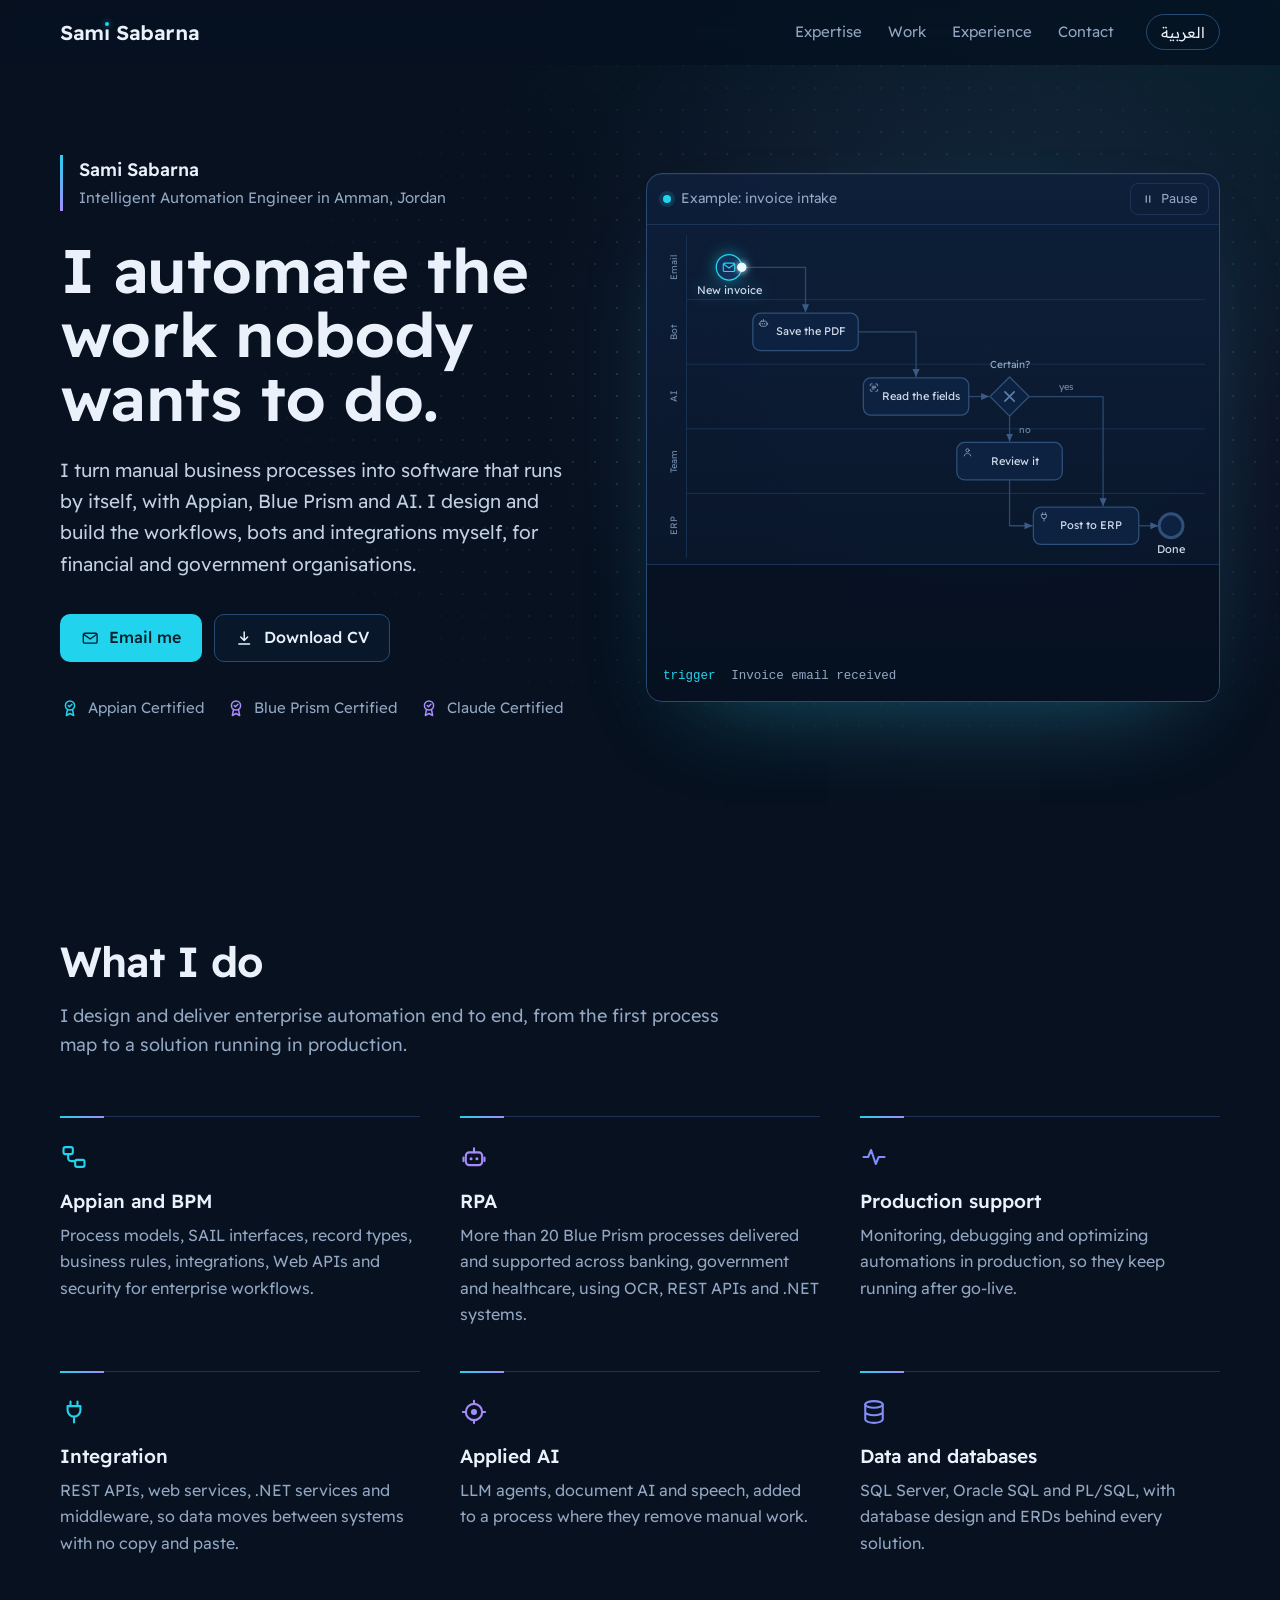
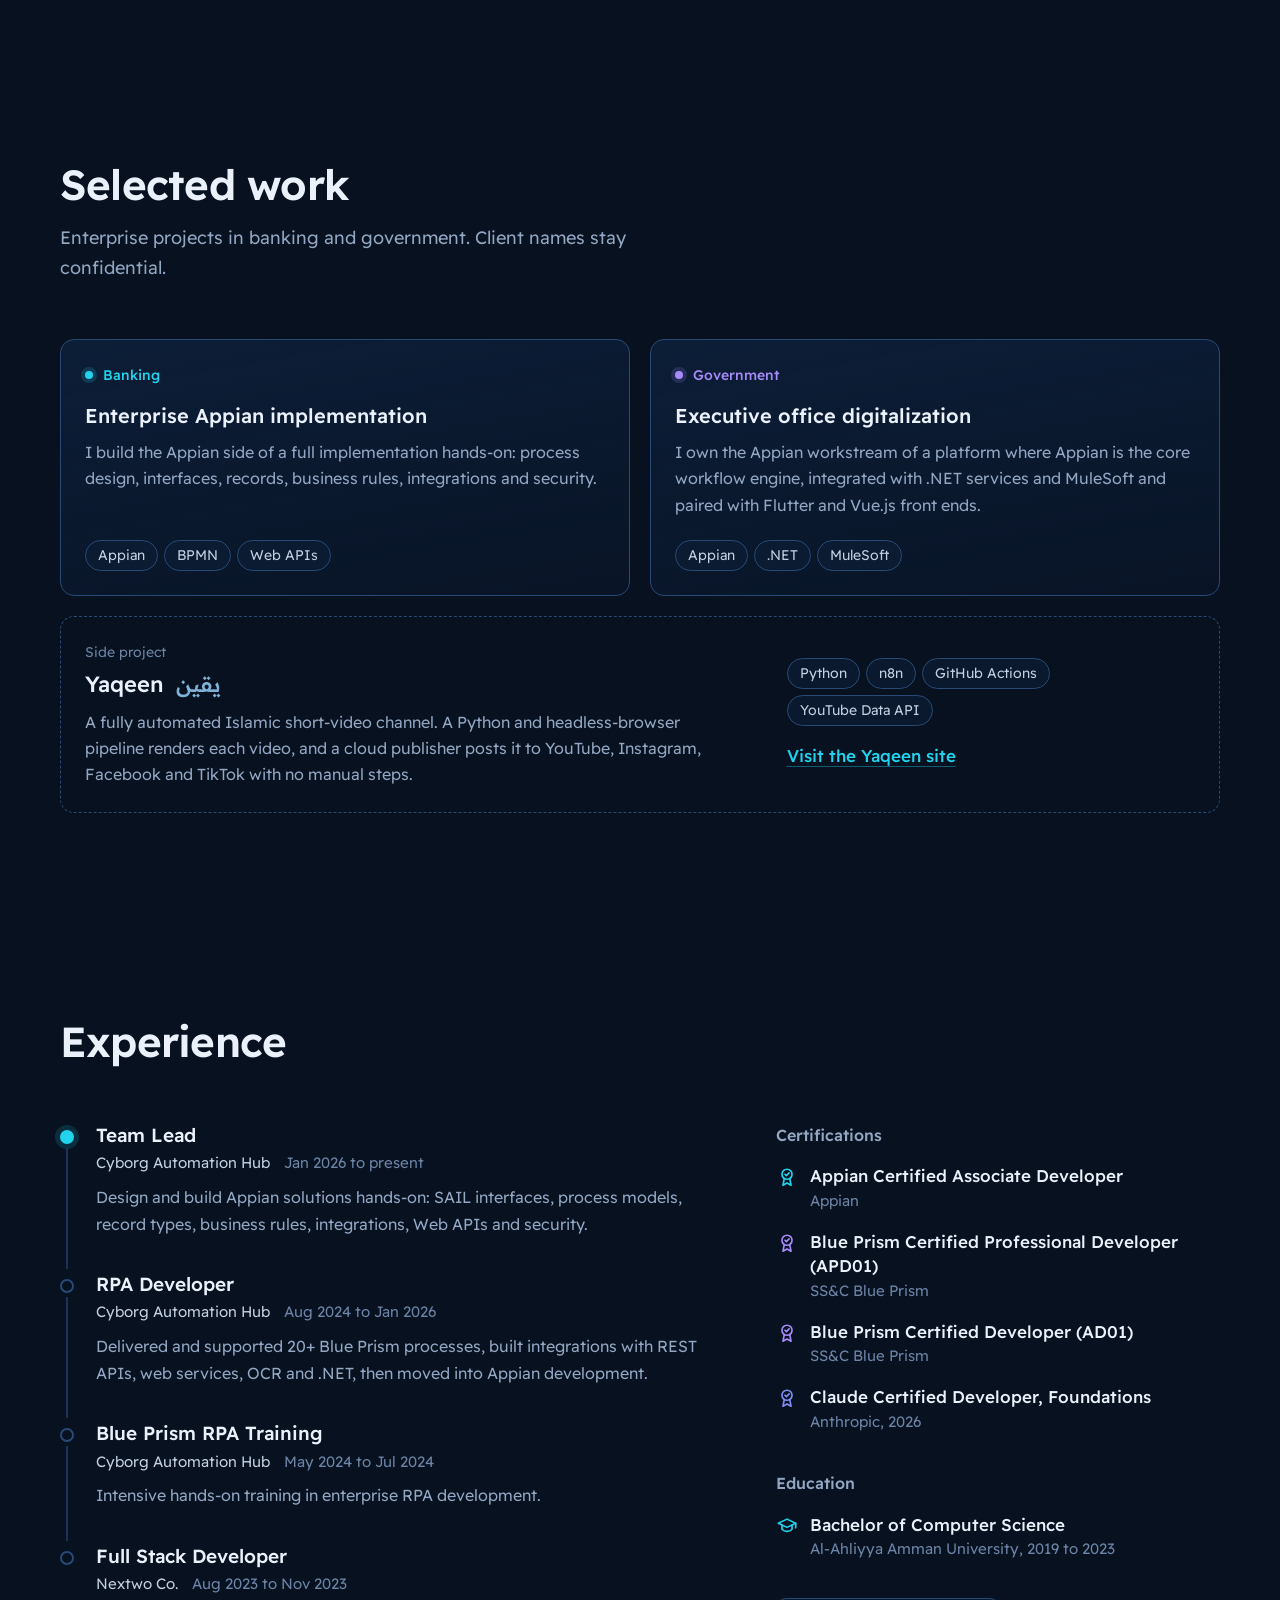
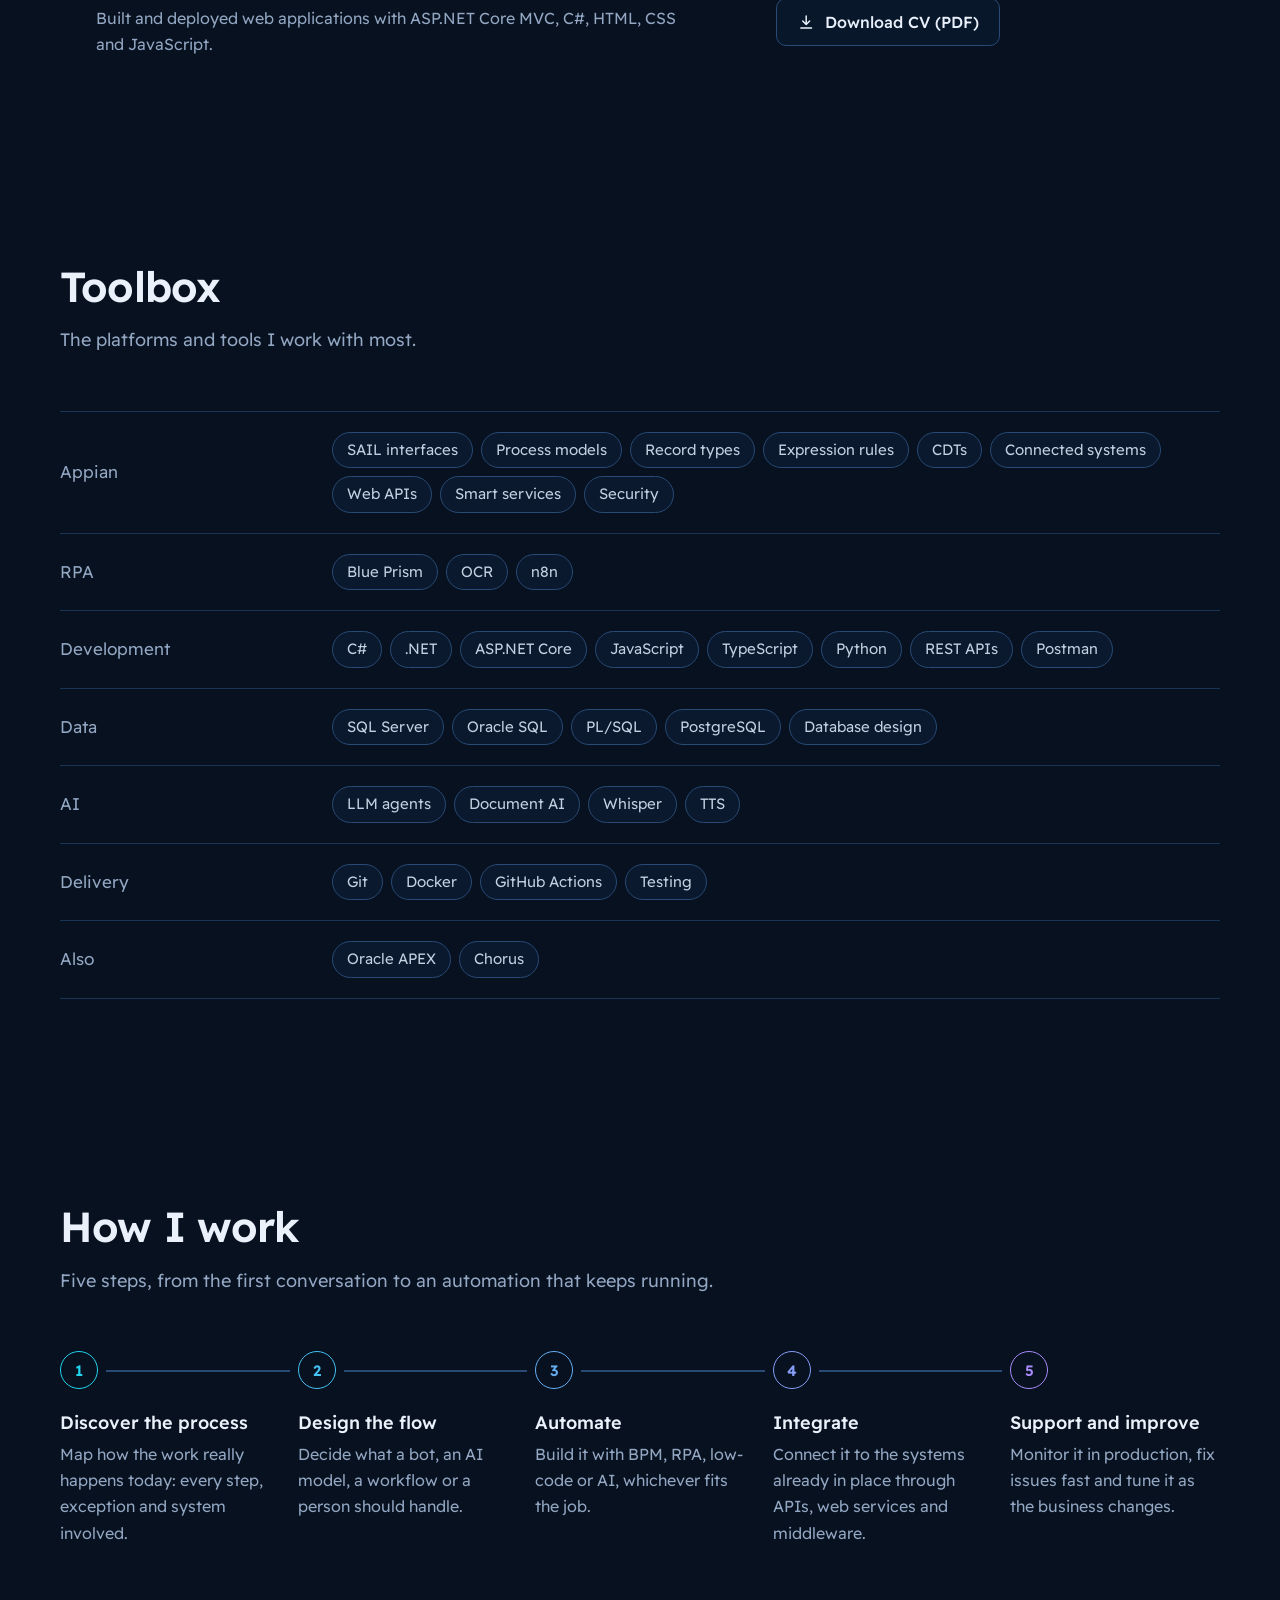
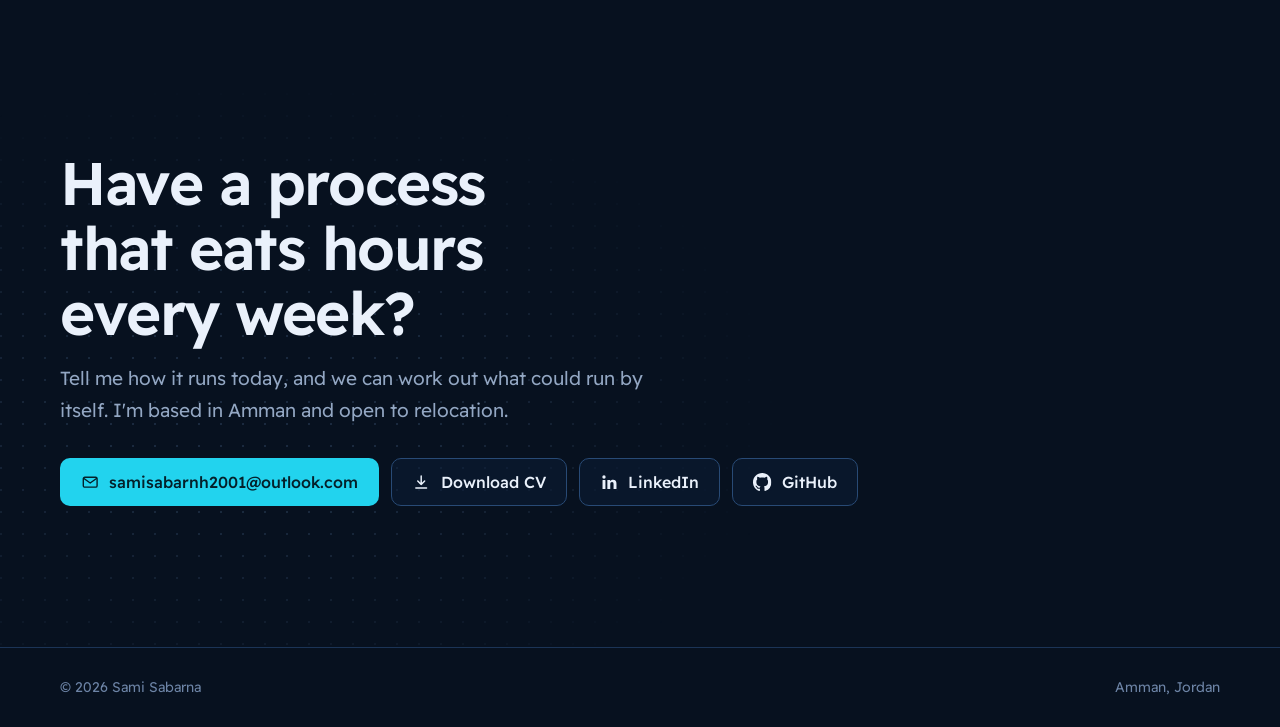
==== index.html @ a15de97c "Personal site: bilingual profile, work, experience and CV Co-Authored-By: Claude Opus 5.5 <noreply@a" ====
<!doctype html>
<html lang="en" dir="ltr" data-lang="en">
<head>
  <meta charset="utf-8">
  <meta name="viewport" content="width=device-width, initial-scale=1">
  <script>
    (function () {
      var l = 'en', q = null;
      try { q = new URLSearchParams(location.search).get('lang'); } catch (e) {}
      if (q === 'ar' || q === 'en') { l = q; }
      else { try { if (localStorage.getItem('lang') === 'ar') { l = 'ar'; } } catch (e) {} }
      var h = document.documentElement;
      h.lang = l; h.dir = l === 'ar' ? 'rtl' : 'ltr'; h.setAttribute('data-lang', l);
    })();
  </script>
  <title>Sami Sabarna | Intelligent Automation Engineer</title>
  <meta name="description" content="Sami Sabarna is an Intelligent Automation Engineer in Amman, Jordan, building Appian, Blue Prism and AI solutions for financial and government organisations.">
  <meta name="author" content="Sami Sabarna">
  <meta name="theme-color" content="#07111f">
  <meta name="color-scheme" content="dark">
  <link rel="canonical" href="https://samisabarna.github.io/">
  <link rel="alternate" hreflang="en" href="https://samisabarna.github.io/">
  <link rel="alternate" hreflang="ar" href="https://samisabarna.github.io/?lang=ar">
  <link rel="alternate" hreflang="x-default" href="https://samisabarna.github.io/">

  <meta property="og:type" content="profile">
  <meta property="og:site_name" content="Sami Sabarna">
  <meta property="og:title" content="Sami Sabarna | Intelligent Automation Engineer">
  <meta property="og:description" content="Appian, Blue Prism and AI. From a manual process to software that runs by itself.">
  <meta property="og:url" content="https://samisabarna.github.io/">
  <meta property="og:image" content="https://samisabarna.github.io/assets/og.png">
  <meta property="og:image:width" content="1200">
  <meta property="og:image:height" content="630">
  <meta property="og:image:alt" content="Sami Sabarna, Intelligent Automation Engineer, with an automation flow diagram">
  <meta property="og:locale" content="en_US">
  <meta property="og:locale:alternate" content="ar_JO">
  <meta name="twitter:card" content="summary_large_image">

  <link rel="icon" href="assets/favicon-32.png" type="image/png" sizes="32x32">
  <link rel="icon" href="assets/favicon-192.png" type="image/png" sizes="192x192">
  <link rel="apple-touch-icon" href="assets/apple-touch-icon.png">

  <link rel="preconnect" href="https://fonts.googleapis.com">
  <link rel="preconnect" href="https://fonts.gstatic.com" crossorigin>
  <link rel="stylesheet" href="https://fonts.googleapis.com/css2?family=Readex+Pro:HEXP,wght@0..100,160..700&display=swap">
  <link rel="stylesheet" href="assets/site.css">
  <script src="assets/site.js" defer></script>
  <noscript><style>.lang-toggle, .canvas-toggle { display: none; }</style></noscript>

  <script type="application/ld+json">
  {
    "@context": "https://schema.org",
    "@type": "Person",
    "name": "Sami Sabarna",
    "alternateName": "سامي صبارنة",
    "jobTitle": "Intelligent Automation Engineer",
    "worksFor": { "@type": "Organization", "name": "Cyborg Automation Hub" },
    "alumniOf": { "@type": "CollegeOrUniversity", "name": "Al-Ahliyya Amman University" },
    "url": "https://samisabarna.github.io/",
    "address": { "@type": "PostalAddress", "addressLocality": "Amman", "addressCountry": "JO" },
    "sameAs": ["https://www.linkedin.com/in/sami-sabarna/", "https://github.com/SamiSabarna"],
    "knowsAbout": ["Appian", "Blue Prism", "Business process management", "Robotic process automation", "Low-code development", "System integration", "AI agents"]
  }
  </script>
</head>
<body>
  <!-- Icon sprite -->
  <svg class="sprite" aria-hidden="true" focusable="false">
    <defs>
      <linearGradient id="g-accent" x1="0" y1="0" x2="1" y2="0">
        <stop offset="0" stop-color="#22d3ee"/>
        <stop offset="1" stop-color="#a78bfa"/>
      </linearGradient>
      <symbol id="i-mail" viewBox="0 0 24 24"><g fill="none" stroke="currentColor" stroke-width="1.8" stroke-linecap="round" stroke-linejoin="round"><rect x="3" y="5.5" width="18" height="13" rx="2"/><path d="m3.8 7.2 8.2 5.8 8.2-5.8"/></g></symbol>
      <symbol id="i-download" viewBox="0 0 24 24"><g fill="none" stroke="currentColor" stroke-width="1.9" stroke-linecap="round" stroke-linejoin="round"><path d="M12 4v11M7.5 10.5 12 15l4.5-4.5M5 19.5h14"/></g></symbol>
      <symbol id="i-robot" viewBox="0 0 24 24"><g fill="none" stroke="currentColor" stroke-width="1.8" stroke-linecap="round" stroke-linejoin="round"><rect x="5" y="8" width="14" height="11" rx="3"/><path d="M12 4.5V8M3 12.5v3M21 12.5v3"/></g><circle cx="9.5" cy="13.5" r="1.3" fill="currentColor"/><circle cx="14.5" cy="13.5" r="1.3" fill="currentColor"/></symbol>
      <symbol id="i-workflow" viewBox="0 0 24 24"><g fill="none" stroke="currentColor" stroke-width="1.8" stroke-linecap="round" stroke-linejoin="round"><rect x="3" y="3.5" width="8" height="6" rx="1.6"/><rect x="13" y="14.5" width="8" height="6" rx="1.6"/><path d="M7 9.5v3.5a2.5 2.5 0 0 0 2.5 2.5H13"/></g></symbol>
      <symbol id="i-db" viewBox="0 0 24 24"><g fill="none" stroke="currentColor" stroke-width="1.8" stroke-linecap="round"><ellipse cx="12" cy="5.5" rx="7.5" ry="2.8"/><path d="M4.5 5.5v13c0 1.5 3.4 2.8 7.5 2.8s7.5-1.3 7.5-2.8v-13M4.5 12c0 1.5 3.4 2.8 7.5 2.8s7.5-1.3 7.5-2.8"/></g></symbol>
      <symbol id="i-scan" viewBox="0 0 24 24"><g fill="none" stroke="currentColor" stroke-width="1.8" stroke-linecap="round" stroke-linejoin="round"><path d="M4 8V5.5A1.5 1.5 0 0 1 5.5 4H8M16 4h2.5A1.5 1.5 0 0 1 20 5.5V8M20 16v2.5a1.5 1.5 0 0 1-1.5 1.5H16M8 20H5.5A1.5 1.5 0 0 1 4 18.5V16"/><path d="M8 9h8M8 12h8M8 15h5"/></g></symbol>
      <symbol id="i-ai" viewBox="0 0 24 24"><g fill="none" stroke="currentColor" stroke-width="1.8" stroke-linecap="round"><circle cx="12" cy="12" r="7"/><circle cx="12" cy="12" r="2.6" fill="currentColor" stroke="none"/><path d="M12 2.5v2.5M12 19v2.5M2.5 12H5M19 12h2.5"/></g></symbol>
      <symbol id="i-user" viewBox="0 0 24 24"><g fill="none" stroke="currentColor" stroke-width="1.8" stroke-linecap="round"><circle cx="12" cy="8" r="3.6"/><path d="M5 20c.8-3.7 3.6-5.6 7-5.6s6.2 1.9 7 5.6"/></g></symbol>
      <symbol id="i-plug" viewBox="0 0 24 24"><g fill="none" stroke="currentColor" stroke-width="1.8" stroke-linecap="round" stroke-linejoin="round"><path d="M9 3v4M15 3v4M6.5 7h11v3.5a5.5 5.5 0 0 1-11 0zM12 16v5"/></g></symbol>
      <symbol id="i-pulse" viewBox="0 0 24 24"><path d="M3 12h4l2.5-6 4 12 2.5-6H21" fill="none" stroke="currentColor" stroke-width="1.8" stroke-linecap="round" stroke-linejoin="round"/></symbol>
      <symbol id="i-check" viewBox="0 0 24 24"><path d="m5 12.5 4.5 4.5L19 7.5" fill="none" stroke="currentColor" stroke-width="2" stroke-linecap="round" stroke-linejoin="round"/></symbol>
      <symbol id="i-seal" viewBox="0 0 24 24"><g fill="none" stroke="currentColor" stroke-width="1.8" stroke-linecap="round" stroke-linejoin="round"><circle cx="12" cy="9" r="5.5"/><path d="m9 13.8-1.4 7.2 4.4-2.4 4.4 2.4-1.4-7.2"/><path d="m9.8 9 1.5 1.5 3-3"/></g></symbol>
      <symbol id="i-cap" viewBox="0 0 24 24"><g fill="none" stroke="currentColor" stroke-width="1.8" stroke-linecap="round" stroke-linejoin="round"><path d="M2.5 9 12 4.5 21.5 9 12 13.5z"/><path d="M6.5 11v4.5c1.4 1.5 3.4 2.3 5.5 2.3s4.1-.8 5.5-2.3V11M21.5 9v5"/></g></symbol>
      <symbol id="i-pause" viewBox="0 0 24 24"><path d="M9 6.5v11M15 6.5v11" fill="none" stroke="currentColor" stroke-width="2.2" stroke-linecap="round"/></symbol>
      <symbol id="i-play" viewBox="0 0 24 24"><path d="M8 5.8v12.4L18 12z" fill="currentColor"/></symbol>
      <symbol id="i-github" viewBox="0 0 16 16"><path fill="currentColor" d="M8 0C3.58 0 0 3.58 0 8c0 3.54 2.29 6.53 5.47 7.59.4.07.55-.17.55-.38 0-.19-.01-.82-.01-1.49-2.01.37-2.53-.49-2.69-.94-.09-.23-.48-.94-.82-1.13-.28-.15-.68-.52-.01-.53.63-.01 1.08.58 1.23.82.72 1.21 1.87.87 2.33.66.07-.52.28-.87.51-1.07-1.78-.2-3.64-.89-3.64-3.95 0-.87.31-1.59.82-2.15-.08-.2-.36-1.02.08-2.12 0 0 .67-.21 2.2.82.64-.18 1.32-.27 2-.27.68 0 1.36.09 2 .27 1.53-1.04 2.2-.82 2.2-.82.44 1.1.16 1.92.08 2.12.51.56.82 1.27.82 2.15 0 3.07-1.87 3.75-3.65 3.95.29.25.54.73.54 1.48 0 1.07-.01 1.93-.01 2.2 0 .21.15.46.55.38A8.013 8.013 0 0 0 16 8c0-4.42-3.58-8-8-8z"/></symbol>
      <symbol id="i-linkedin" viewBox="0 0 24 24"><g fill="currentColor"><circle cx="5.2" cy="5.2" r="2.2"/><rect x="3.3" y="9" width="3.8" height="12" rx=".6"/><path d="M9.6 9h3.6v1.7c.6-1.1 2-2 3.9-2 3.1 0 4.4 1.9 4.4 5.2V21h-3.8v-6.4c0-1.7-.5-2.8-2-2.8-1.6 0-2.3 1.2-2.3 2.8V21H9.6z"/></g></symbol>
    </defs>
  </svg>

  <a class="skip-link" href="#main"><span lang="en">Skip to content</span><span lang="ar">انتقل إلى المحتوى</span></a>

  <header class="site-header">
    <div class="wrap header-inner">
      <a class="brand" href="#top" aria-label="Sami Sabarna">
        <span class="logo keep" lang="en" aria-hidden="true">Sam<span class="logo-i">ı</span> Sabarna</span>
      </a>
      <nav class="site-nav" aria-label="Main">
        <ul>
          <li><a href="#expertise"><span lang="en">Expertise</span><span lang="ar">خبراتي</span></a></li>
          <li><a href="#work"><span lang="en">Work</span><span lang="ar">أعمالي</span></a></li>
          <li><a href="#experience"><span lang="en">Experience</span><span lang="ar">مسيرتي</span></a></li>
          <li><a href="#contact"><span lang="en">Contact</span><span lang="ar">تواصل</span></a></li>
        </ul>
      </nav>
      <button class="lang-toggle" type="button" data-lang-toggle>
        <span class="lang-name keep" lang="ar" data-for="en">العربية</span>
        <span class="lang-name keep" lang="en" data-for="ar">English</span>
      </button>
    </div>
  </header>

  <main id="main">
    <!-- Hero -->
    <section class="hero" id="top" aria-labelledby="hero-title">
      <div class="wrap hero-grid">
        <div class="hero-copy">
          <p class="intro">
            <span class="intro-name"><span lang="en">Sami Sabarna</span><span lang="ar">سامي صبارنة</span></span>
            <span class="intro-role"><span lang="en">Intelligent Automation Engineer in Amman, Jordan</span><span lang="ar">مهندس أتمتة ذكية في عمّان، الأردن</span></span>
          </p>
          <h1 id="hero-title">
            <span lang="en">I automate the work nobody wants to do.</span>
            <span lang="ar">أحوّل العمل الروتيني إلى أنظمة تعمل وحدها.</span>
          </h1>
          <p class="lead" lang="en">I turn manual business processes into software that runs by itself, with Appian, Blue Prism and AI. I design and build the workflows, bots and integrations myself, for financial and government organisations.</p>
          <p class="lead" lang="ar">أحوّل الإجراءات اليدوية في المؤسسات إلى برمجيات تعمل تلقائياً باستخدام Appian وBlue Prism والذكاء الاصطناعي. أصمّم مسارات العمل والروبوتات والتكاملات وأبنيها بنفسي، لمؤسسات مالية وحكومية.</p>
          <div class="actions">
            <a class="btn btn-primary" href="#contact" data-mail>
              <svg class="icon" aria-hidden="true"><use href="#i-mail"/></svg>
              <span lang="en">Email me</span><span lang="ar">راسلني</span>
            </a>
            <a class="btn btn-ghost" href="assets/Sami_Sabarna_CV.pdf" download="Sami_Sabarna_CV.pdf">
              <svg class="icon" aria-hidden="true"><use href="#i-download"/></svg>
              <span lang="en">Download CV</span><span lang="ar">تحميل السيرة الذاتية</span>
            </a>
          </div>
          <ul class="creds">
            <li><svg class="icon" aria-hidden="true"><use href="#i-seal"/></svg><span lang="en">Appian Certified</span><span lang="ar">معتمد من Appian</span></li>
            <li><svg class="icon" aria-hidden="true"><use href="#i-seal"/></svg><span lang="en">Blue Prism Certified</span><span lang="ar">معتمد من Blue Prism</span></li>
            <li><svg class="icon" aria-hidden="true"><use href="#i-seal"/></svg><span lang="en">Claude Certified</span><span lang="ar">معتمد في Claude</span></li>
          </ul>
        </div>

        <figure class="canvas" data-canvas data-state="idle" aria-labelledby="canvas-title">
          <div class="canvas-bar">
            <span class="canvas-dot" aria-hidden="true"></span>
            <p class="canvas-title" id="canvas-title"><span lang="en">Example: invoice intake</span><span lang="ar">مثال: استلام فاتورة</span></p>
            <button class="canvas-toggle" type="button" data-canvas-toggle>
              <span class="when-running"><svg class="icon" aria-hidden="true"><use href="#i-pause"/></svg><span lang="en">Pause</span><span lang="ar">إيقاف</span></span>
              <span class="when-paused"><svg class="icon" aria-hidden="true"><use href="#i-play"/></svg><span lang="en">Play</span><span lang="ar">تشغيل</span></span>
            </button>
          </div>
          <p class="sr-only" lang="en">An animated example of an automated process. An invoice email arrives, a bot saves the attachment, AI reads the fields, unclear cases go to a person for review, and the invoice is posted to the ERP system.</p>
          <p class="sr-only" lang="ar">مثال متحرك على إجراء مؤتمت: يصل بريد يحمل فاتورة، فيحفظ الروبوت المرفق، ويقرأ الذكاء الاصطناعي البيانات، وتذهب الحالات غير الواضحة إلى موظف للمراجعة، ثم تُرحَّل الفاتورة إلى نظام ERP.</p>

          <svg class="bpmn" viewBox="0 0 640 380" dir="ltr" aria-hidden="true" focusable="false">
            <defs>
              <linearGradient id="g-flow" gradientUnits="userSpaceOnUse" x1="80" y1="0" x2="610" y2="0">
                <stop offset="0" stop-color="#22d3ee"/>
                <stop offset="1" stop-color="#a78bfa"/>
              </linearGradient>
              <marker id="arrow" viewBox="0 0 10 10" refX="9" refY="5" markerWidth="7" markerHeight="7" orient="auto">
                <path d="M0 1 9 5 0 9z" fill="#3b5b86"/>
              </marker>
              <marker id="arrow-lit" viewBox="0 0 10 10" refX="9" refY="5" markerWidth="7" markerHeight="7" orient="auto">
                <path d="M0 1 9 5 0 9z" fill="#8fdcf3"/>
              </marker>
              <filter id="glow" x="-60%" y="-60%" width="220%" height="220%">
                <feGaussianBlur stdDeviation="3.5" result="b"/>
                <feMerge><feMergeNode in="b"/><feMergeNode in="SourceGraphic"/></feMerge>
              </filter>
            </defs>

            <!-- swimlanes -->
            <g class="lanes">
              <line x1="30" y1="76" x2="640" y2="76"/>
              <line x1="30" y1="152" x2="640" y2="152"/>
              <line x1="30" y1="228" x2="640" y2="228"/>
              <line x1="30" y1="304" x2="640" y2="304"/>
              <line x1="30" y1="0" x2="30" y2="380"/>
            </g>
            <g class="lane-labels">
              <text lang="en" transform="translate(19 38) rotate(-90)">Email</text>
              <text lang="ar" transform="translate(19 38) rotate(-90)">البريد</text>
              <text lang="en" transform="translate(19 114) rotate(-90)">Bot</text>
              <text lang="ar" transform="translate(19 114) rotate(-90)">الروبوت</text>
              <text lang="en" transform="translate(19 190) rotate(-90)">AI</text>
              <text lang="ar" transform="translate(19 190) rotate(-90)">ذكاء اصطناعي</text>
              <text lang="en" transform="translate(19 266) rotate(-90)">Team</text>
              <text lang="ar" transform="translate(19 266) rotate(-90)">الفريق</text>
              <text transform="translate(19 342) rotate(-90)">ERP</text>
            </g>

            <!-- sequence flows -->
            <g class="flows">
              <path class="flow" data-seg="f1" d="M95 38H170V91" marker-end="url(#arrow)"/>
              <path class="flow" data-seg="f2" d="M232 114H300V167" marker-end="url(#arrow)"/>
              <path class="flow" data-seg="f3" d="M362 190H386" marker-end="url(#arrow)"/>
              <path class="flow" data-seg="f4y" d="M433 190H520V319" marker-end="url(#arrow)"/>
              <path class="flow" data-seg="f4n" d="M410 213V243" marker-end="url(#arrow)"/>
              <path class="flow" data-seg="f5n" d="M410 288V342H437" marker-end="url(#arrow)"/>
              <path class="flow" data-seg="f6" d="M562 342H585" marker-end="url(#arrow)"/>
              <path class="flow-lit" data-lit="f1" d="M95 38H170V91"/>
              <path class="flow-lit" data-lit="f2" d="M232 114H300V167"/>
              <path class="flow-lit" data-lit="f3" d="M362 190H386"/>
              <path class="flow-lit" data-lit="f4y" d="M433 190H520V319"/>
              <path class="flow-lit" data-lit="f4n" d="M410 213V243"/>
              <path class="flow-lit" data-lit="f5n" d="M410 288V342H437"/>
              <path class="flow-lit" data-lit="f6" d="M562 342H585"/>
              <text class="branch" lang="en" x="476" y="182">yes</text>
              <text class="branch" lang="ar" x="476" y="182">نعم</text>
              <text class="branch" lang="en" x="428" y="233">no</text>
              <text class="branch" lang="ar" x="426" y="233">لا</text>
            </g>

            <!-- nodes -->
            <g class="node event" data-node="start">
              <circle cx="80" cy="38" r="15"/>
              <use href="#i-mail" x="71" y="29" width="18" height="18"/>
              <text class="label" lang="en" x="80" y="69">New invoice</text>
              <text class="label" lang="ar" x="80" y="69">فاتورة جديدة</text>
            </g>
            <g class="node task" data-node="rpa">
              <rect x="108" y="92" width="124" height="44" rx="9"/>
              <use href="#i-robot" x="114" y="97" width="13" height="13"/>
              <text class="label" lang="en" x="176" y="118">Save the PDF</text>
              <text class="label" lang="ar" x="176" y="118">حفظ المرفق</text>
            </g>
            <g class="node task is-ai" data-node="ai">
              <rect x="238" y="168" width="124" height="44" rx="9"/>
              <use href="#i-scan" x="244" y="173" width="13" height="13"/>
              <text class="label" lang="en" x="306" y="194">Read the fields</text>
              <text class="label" lang="ar" x="306" y="194">قراءة البيانات</text>
            </g>
            <g class="node gateway is-ai" data-node="gw">
              <polygon points="410,167 433,190 410,213 387,190"/>
              <path class="gw-mark" d="M404.5 184.5l11 11M415.5 184.5l-11 11"/>
              <text class="label small" lang="en" x="410" y="157">Certain?</text>
              <text class="label small" lang="ar" x="410" y="157">مؤكدة؟</text>
            </g>
            <g class="node task is-team" data-node="team">
              <rect x="348" y="244" width="124" height="44" rx="9"/>
              <use href="#i-user" x="354" y="249" width="13" height="13"/>
              <text class="label" lang="en" x="416" y="270">Review it</text>
              <text class="label" lang="ar" x="416" y="270">مراجعة الحالة</text>
            </g>
            <g class="node task is-erp" data-node="erp">
              <rect x="438" y="320" width="124" height="44" rx="9"/>
              <use href="#i-plug" x="444" y="325" width="13" height="13"/>
              <text class="label" lang="en" x="506" y="346">Post to ERP</text>
              <text class="label" lang="ar" x="506" y="346">ترحيل إلى ERP</text>
            </g>
            <g class="node event is-end" data-node="end">
              <circle cx="600" cy="342" r="14"/>
              <use class="end-check" href="#i-check" x="592" y="334" width="16" height="16"/>
              <text class="label" lang="en" x="600" y="374">Done</text>
              <text class="label" lang="ar" x="600" y="374">تم</text>
            </g>

            <circle class="token" data-token r="5.5" cx="80" cy="38" filter="url(#glow)"/>
          </svg>

          <ol class="mini" aria-hidden="true">
            <li class="m-event" data-node="start"><svg class="icon"><use href="#i-mail"/></svg></li>
            <li class="m-task" data-node="rpa"><svg class="icon"><use href="#i-robot"/></svg></li>
            <li class="m-task is-ai" data-node="ai"><svg class="icon"><use href="#i-scan"/></svg></li>
            <li class="m-gw is-ai" data-node="gw"><span></span></li>
            <li class="m-task is-team" data-node="team"><svg class="icon"><use href="#i-user"/></svg></li>
            <li class="m-task is-erp" data-node="erp"><svg class="icon"><use href="#i-plug"/></svg></li>
            <li class="m-event is-end" data-node="end"><svg class="icon"><use href="#i-check"/></svg></li>
          </ol>

          <ol class="log" data-log aria-hidden="true"></ol>
        </figure>
      </div>
    </section>

    <!-- Expertise -->
    <section class="section" id="expertise" aria-labelledby="expertise-title">
      <div class="wrap">
        <header class="section-head">
          <h2 id="expertise-title"><span lang="en">What I do</span><span lang="ar">ما أقوم به</span></h2>
          <p lang="en">I design and deliver enterprise automation end to end, from the first process map to a solution running in production.</p>
          <p lang="ar">أصمّم أتمتة المؤسسات وأسلّمها من البداية إلى النهاية، من أول مخطط للإجراء حتى حل يعمل في بيئة الإنتاج.</p>
        </header>
        <ul class="services">
          <li class="service">
            <svg class="service-icon" aria-hidden="true"><use href="#i-workflow"/></svg>
            <h3><span lang="en">Appian and BPM</span><span lang="ar">Appian وإدارة العمليات</span></h3>
            <p lang="en">Process models, SAIL interfaces, record types, business rules, integrations, Web APIs and security for enterprise workflows.</p>
            <p lang="ar">نماذج إجراءات وواجهات SAIL وأنواع سجلات وقواعد عمل وتكاملات وواجهات Web API وصلاحيات لمسارات عمل المؤسسات.</p>
          </li>
          <li class="service">
            <svg class="service-icon" aria-hidden="true"><use href="#i-robot"/></svg>
            <h3><span lang="en">RPA</span><span lang="ar">أتمتة العمليات بالروبوتات</span></h3>
            <p lang="en">More than 20 Blue Prism processes delivered and supported across banking, government and healthcare, using OCR, REST APIs and .NET systems.</p>
            <p lang="ar">أكثر من 20 إجراء على Blue Prism سلّمتها ودعمتها في قطاعات البنوك والحكومة والرعاية الصحية، باستخدام OCR وواجهات REST وأنظمة <bdi>.NET</bdi>.</p>
          </li>
          <li class="service">
            <svg class="service-icon" aria-hidden="true"><use href="#i-pulse"/></svg>
            <h3><span lang="en">Production support</span><span lang="ar">الدعم في بيئة الإنتاج</span></h3>
            <p lang="en">Monitoring, debugging and optimizing automations in production, so they keep running after go-live.</p>
            <p lang="ar">مراقبة الأتمتة في بيئة الإنتاج وتتبع أخطائها وتحسينها، لتستمر بالعمل بعد الإطلاق.</p>
          </li>
          <li class="service">
            <svg class="service-icon" aria-hidden="true"><use href="#i-plug"/></svg>
            <h3><span lang="en">Integration</span><span lang="ar">ربط الأنظمة</span></h3>
            <p lang="en">REST APIs, web services, .NET services and middleware, so data moves between systems with no copy and paste.</p>
            <p lang="ar">واجهات REST وخدمات الويب وخدمات <bdi>.NET</bdi> والبرمجيات الوسيطة، لتنتقل البيانات بين الأنظمة دون نسخ ولصق.</p>
          </li>
          <li class="service">
            <svg class="service-icon" aria-hidden="true"><use href="#i-ai"/></svg>
            <h3><span lang="en">Applied AI</span><span lang="ar">ذكاء اصطناعي تطبيقي</span></h3>
            <p lang="en">LLM agents, document AI and speech, added to a process where they remove manual work.</p>
            <p lang="ar">وكلاء النماذج اللغوية وقراءة المستندات والتعامل مع الصوت، أضيفها إلى الإجراء حيث تختصر عملاً يدوياً.</p>
          </li>
          <li class="service">
            <svg class="service-icon" aria-hidden="true"><use href="#i-db"/></svg>
            <h3><span lang="en">Data and databases</span><span lang="ar">البيانات وقواعد البيانات</span></h3>
            <p lang="en">SQL Server, Oracle SQL and PL/SQL, with database design and ERDs behind every solution.</p>
            <p lang="ar">SQL Server وOracle SQL وPL/SQL، مع تصميم قواعد البيانات ومخططات ERD خلف كل حل.</p>
          </li>
        </ul>
      </div>
    </section>

    <!-- Work -->
    <section class="section" id="work" aria-labelledby="work-title">
      <div class="wrap">
        <header class="section-head">
          <h2 id="work-title"><span lang="en">Selected work</span><span lang="ar">أعمال مختارة</span></h2>
          <p lang="en">Enterprise projects in banking and government. Client names stay confidential.</p>
          <p lang="ar">مشاريع مؤسسية في قطاعي البنوك والحكومة. أسماء العملاء تبقى سرية.</p>
        </header>

        <ul class="projects">
          <li class="project" data-sector="bank">
            <p class="project-sector"><span lang="en">Banking</span><span lang="ar">بنوك</span></p>
            <h3><span lang="en">Enterprise Appian implementation</span><span lang="ar">تنفيذ Appian متكامل لبنك</span></h3>
            <p lang="en">I build the Appian side of a full implementation hands-on: process design, interfaces, records, business rules, integrations and security.</p>
            <p lang="ar">أبني جانب Appian عملياً في مشروع متكامل: تصميم الإجراءات والواجهات والسجلات وقواعد العمل والتكاملات والصلاحيات.</p>
            <ul class="chips"><li class="chip">Appian</li><li class="chip">BPMN</li><li class="chip">Web APIs</li></ul>
          </li>
          <li class="project" data-sector="gov">
            <p class="project-sector"><span lang="en">Government</span><span lang="ar">قطاع حكومي</span></p>
            <h3><span lang="en">Executive office digitalization</span><span lang="ar">رقمنة مكتب تنفيذي</span></h3>
            <p lang="en">I own the Appian workstream of a platform where Appian is the core workflow engine, integrated with .NET services and MuleSoft and paired with Flutter and Vue.js front ends.</p>
            <p lang="ar">أتولى مسار Appian في منصة يكون فيها Appian محرك سير العمل الأساسي، مع تكامل مع خدمات <bdi>.NET</bdi> وMuleSoft وواجهات مبنية بـ Flutter وVue.js.</p>
            <ul class="chips"><li class="chip">Appian</li><li class="chip">.NET</li><li class="chip">MuleSoft</li></ul>
          </li>
        </ul>

        <article class="side" aria-labelledby="side-title">
          <div class="side-copy">
            <p class="side-label"><span lang="en">Side project</span><span lang="ar">مشروع جانبي</span></p>
            <h3 class="side-title" id="side-title">
              <span lang="en">Yaqeen</span>
              <span class="side-ar keep" lang="ar">يقين</span>
            </h3>
            <p lang="en">A fully automated Islamic short-video channel. A Python and headless-browser pipeline renders each video, and a cloud publisher posts it to YouTube, Instagram, Facebook and TikTok with no manual steps.</p>
            <p lang="ar">قناة فيديوهات إسلامية قصيرة تعمل تلقائياً بالكامل. خط إنتاج مبني بـ Python ومتصفح بلا واجهة يُنتج كل فيديو، ثم ينشره ناشر سحابي على YouTube وInstagram وFacebook وTikTok دون أي خطوة يدوية.</p>
          </div>
          <div class="side-meta">
            <ul class="chips"><li class="chip">Python</li><li class="chip">n8n</li><li class="chip">GitHub Actions</li><li class="chip">YouTube Data API</li></ul>
            <a class="text-link" href="https://samisabarna.github.io/yaqeen/"><span lang="en">Visit the Yaqeen site</span><span lang="ar">زيارة موقع يقين</span></a>
          </div>
        </article>
      </div>
    </section>

    <!-- Experience -->
    <section class="section" id="experience" aria-labelledby="experience-title">
      <div class="wrap">
        <header class="section-head">
          <h2 id="experience-title"><span lang="en">Experience</span><span lang="ar">المسيرة المهنية</span></h2>
        </header>
        <div class="exp-grid">
          <ol class="timeline">
            <li class="role is-current">
              <h3><span lang="en">Team Lead</span><span lang="ar">قائد فريق</span></h3>
              <p class="role-meta"><span class="role-org">Cyborg Automation Hub</span><span class="role-date"><span lang="en">Jan 2026 to present</span><span lang="ar">كانون الثاني 2026 حتى الآن</span></span></p>
              <p lang="en">Design and build Appian solutions hands-on: SAIL interfaces, process models, record types, business rules, integrations, Web APIs and security.</p>
              <p lang="ar">أصمّم حلول Appian وأبنيها بنفسي: واجهات SAIL ونماذج الإجراءات وأنواع السجلات وقواعد العمل والتكاملات وواجهات Web API والصلاحيات.</p>
            </li>
            <li class="role">
              <h3><span lang="en">RPA Developer</span><span lang="ar">مطوّر RPA</span></h3>
              <p class="role-meta"><span class="role-org">Cyborg Automation Hub</span><span class="role-date"><span lang="en">Aug 2024 to Jan 2026</span><span lang="ar">آب 2024 حتى كانون الثاني 2026</span></span></p>
              <p lang="en">Delivered and supported 20+ Blue Prism processes, built integrations with REST APIs, web services, OCR and .NET, then moved into Appian development.</p>
              <p lang="ar">سلّمت ودعمت أكثر من 20 إجراء على Blue Prism، وبنيت تكاملات مع واجهات REST وخدمات الويب وOCR و<bdi>.NET</bdi>، ثم انتقلت إلى تطوير Appian.</p>
            </li>
            <li class="role">
              <h3><span lang="en">Blue Prism RPA Training</span><span lang="ar">تدريب Blue Prism RPA</span></h3>
              <p class="role-meta"><span class="role-org">Cyborg Automation Hub</span><span class="role-date"><span lang="en">May 2024 to Jul 2024</span><span lang="ar">أيار 2024 حتى تموز 2024</span></span></p>
              <p lang="en">Intensive hands-on training in enterprise RPA development.</p>
              <p lang="ar">تدريب عملي مكثف على تطوير أتمتة العمليات للمؤسسات.</p>
            </li>
            <li class="role">
              <h3><span lang="en">Full Stack Developer</span><span lang="ar">مطوّر Full Stack</span></h3>
              <p class="role-meta"><span class="role-org">Nextwo Co.</span><span class="role-date"><span lang="en">Aug 2023 to Nov 2023</span><span lang="ar">آب 2023 حتى تشرين الثاني 2023</span></span></p>
              <p lang="en">Built and deployed web applications with ASP.NET Core MVC, C#, HTML, CSS and JavaScript.</p>
              <p lang="ar">بنيت تطبيقات ويب ونشرتها باستخدام ASP.NET Core MVC و<bdi>C#</bdi> وHTML وCSS وJavaScript.</p>
            </li>
          </ol>

          <div class="exp-side">
            <h3 class="exp-side-title"><span lang="en">Certifications</span><span lang="ar">الشهادات</span></h3>
            <ul class="cert-list">
              <li><svg class="icon" aria-hidden="true"><use href="#i-seal"/></svg><span><strong>Appian Certified Associate Developer</strong><span class="cert-org">Appian</span></span></li>
              <li><svg class="icon" aria-hidden="true"><use href="#i-seal"/></svg><span><strong>Blue Prism Certified Professional Developer (APD01)</strong><span class="cert-org">SS&amp;C Blue Prism</span></span></li>
              <li><svg class="icon" aria-hidden="true"><use href="#i-seal"/></svg><span><strong>Blue Prism Certified Developer (AD01)</strong><span class="cert-org">SS&amp;C Blue Prism</span></span></li>
              <li><svg class="icon" aria-hidden="true"><use href="#i-seal"/></svg><span><strong>Claude Certified Developer, Foundations</strong><span class="cert-org">Anthropic, 2026</span></span></li>
            </ul>
            <h3 class="exp-side-title"><span lang="en">Education</span><span lang="ar">التعليم</span></h3>
            <ul class="cert-list">
              <li><svg class="icon" aria-hidden="true"><use href="#i-cap"/></svg><span><strong><span lang="en">Bachelor of Computer Science</span><span lang="ar">بكالوريوس علم الحاسوب</span></strong><span class="cert-org"><span lang="en">Al-Ahliyya Amman University, 2019 to 2023</span><span lang="ar">جامعة عمّان الأهلية، 2019 حتى 2023</span></span></span></li>
            </ul>
            <a class="btn btn-ghost" href="assets/Sami_Sabarna_CV.pdf" download="Sami_Sabarna_CV.pdf">
              <svg class="icon" aria-hidden="true"><use href="#i-download"/></svg>
              <span lang="en">Download CV (PDF)</span><span lang="ar">تحميل السيرة الذاتية (PDF)</span>
            </a>
          </div>
        </div>
      </div>
    </section>

    <!-- Toolbox -->
    <section class="section" id="toolbox" aria-labelledby="toolbox-title">
      <div class="wrap">
        <header class="section-head">
          <h2 id="toolbox-title"><span lang="en">Toolbox</span><span lang="ar">الأدوات</span></h2>
          <p lang="en">The platforms and tools I work with most.</p>
          <p lang="ar">المنصات والأدوات التي أعمل بها أكثر من غيرها.</p>
        </header>
        <dl class="tools">
          <div class="tools-row">
            <dt>Appian</dt>
            <dd><ul class="chips"><li class="chip">SAIL interfaces</li><li class="chip">Process models</li><li class="chip">Record types</li><li class="chip">Expression rules</li><li class="chip">CDTs</li><li class="chip">Connected systems</li><li class="chip">Web APIs</li><li class="chip">Smart services</li><li class="chip">Security</li></ul></dd>
          </div>
          <div class="tools-row">
            <dt>RPA</dt>
            <dd><ul class="chips"><li class="chip">Blue Prism</li><li class="chip">OCR</li><li class="chip">n8n</li></ul></dd>
          </div>
          <div class="tools-row">
            <dt><span lang="en">Development</span><span lang="ar">البرمجة</span></dt>
            <dd><ul class="chips"><li class="chip">C#</li><li class="chip">.NET</li><li class="chip">ASP.NET Core</li><li class="chip">JavaScript</li><li class="chip">TypeScript</li><li class="chip">Python</li><li class="chip">REST APIs</li><li class="chip">Postman</li></ul></dd>
          </div>
          <div class="tools-row">
            <dt><span lang="en">Data</span><span lang="ar">البيانات</span></dt>
            <dd><ul class="chips"><li class="chip">SQL Server</li><li class="chip">Oracle SQL</li><li class="chip">PL/SQL</li><li class="chip">PostgreSQL</li><li class="chip"><span lang="en">Database design</span><span lang="ar">تصميم قواعد البيانات</span></li></ul></dd>
          </div>
          <div class="tools-row">
            <dt><span lang="en">AI</span><span lang="ar">الذكاء الاصطناعي</span></dt>
            <dd><ul class="chips"><li class="chip"><span lang="en">LLM agents</span><span lang="ar">وكلاء LLM</span></li><li class="chip">Document AI</li><li class="chip">Whisper</li><li class="chip">TTS</li></ul></dd>
          </div>
          <div class="tools-row">
            <dt><span lang="en">Delivery</span><span lang="ar">التسليم والتشغيل</span></dt>
            <dd><ul class="chips"><li class="chip">Git</li><li class="chip">Docker</li><li class="chip">GitHub Actions</li><li class="chip"><span lang="en">Testing</span><span lang="ar">الاختبار</span></li></ul></dd>
          </div>
          <div class="tools-row">
            <dt><span lang="en">Also</span><span lang="ar">أدوات أخرى</span></dt>
            <dd><ul class="chips"><li class="chip">Oracle APEX</li><li class="chip">Chorus</li></ul></dd>
          </div>
        </dl>
      </div>
    </section>

    <!-- Process -->
    <section class="section" id="process" aria-labelledby="process-title">
      <div class="wrap">
        <header class="section-head">
          <h2 id="process-title"><span lang="en">How I work</span><span lang="ar">طريقة عملي</span></h2>
          <p lang="en">Five steps, from the first conversation to an automation that keeps running.</p>
          <p lang="ar">خمس خطوات، من أول حديث حتى أتمتة تستمر بالعمل.</p>
        </header>
        <ol class="steps">
          <li class="step">
            <h3><span lang="en">Discover the process</span><span lang="ar">فهم الإجراء</span></h3>
            <p lang="en">Map how the work really happens today: every step, exception and system involved.</p>
            <p lang="ar">أرسم كيف يتم العمل فعلاً اليوم: كل خطوة واستثناء ونظام.</p>
          </li>
          <li class="step">
            <h3><span lang="en">Design the flow</span><span lang="ar">تصميم المسار</span></h3>
            <p lang="en">Decide what a bot, an AI model, a workflow or a person should handle.</p>
            <p lang="ar">أحدد ما يتولاه الروبوت، وما يتولاه الذكاء الاصطناعي أو مسار العمل، وما يبقى بيد الموظف.</p>
          </li>
          <li class="step">
            <h3><span lang="en">Automate</span><span lang="ar">الأتمتة</span></h3>
            <p lang="en">Build it with BPM, RPA, low-code or AI, whichever fits the job.</p>
            <p lang="ar">أبنيه باستخدام BPM أو RPA أو المنصات منخفضة الكود أو الذكاء الاصطناعي، حسب ما يناسب المهمة.</p>
          </li>
          <li class="step">
            <h3><span lang="en">Integrate</span><span lang="ar">الربط</span></h3>
            <p lang="en">Connect it to the systems already in place through APIs, web services and middleware.</p>
            <p lang="ar">أربطه بالأنظمة الموجودة عبر واجهات API وخدمات الويب والبرمجيات الوسيطة.</p>
          </li>
          <li class="step">
            <h3><span lang="en">Support and improve</span><span lang="ar">الدعم والتحسين</span></h3>
            <p lang="en">Monitor it in production, fix issues fast and tune it as the business changes.</p>
            <p lang="ar">أراقبه في بيئة الإنتاج، وأعالج المشكلات بسرعة، وأطوّره مع تغيّر احتياجات العمل.</p>
          </li>
        </ol>
      </div>
    </section>

    <!-- Contact -->
    <section class="section contact" id="contact" aria-labelledby="contact-title">
      <div class="wrap">
        <h2 class="contact-title" id="contact-title">
          <span lang="en">Have a process that eats hours every week?</span>
          <span lang="ar">هل لديك إجراء يستهلك ساعات كل أسبوع؟</span>
        </h2>
        <p class="contact-lead" lang="en">Tell me how it runs today, and we can work out what could run by itself. I'm based in Amman and open to relocation.</p>
        <p class="contact-lead" lang="ar">أخبرني كيف يتم اليوم، ولنحدد معاً ما يمكن أن يعمل وحده. أقيم في عمّان ومنفتح على الانتقال للعمل في بلد آخر.</p>
        <div class="actions">
          <a class="btn btn-primary" href="#contact" data-mail>
            <svg class="icon" aria-hidden="true"><use href="#i-mail"/></svg>
            <span class="mail-text" data-mail-text dir="ltr">samisabarnh2001 [at] outlook.com</span>
          </a>
          <a class="btn btn-ghost" href="assets/Sami_Sabarna_CV.pdf" download="Sami_Sabarna_CV.pdf">
            <svg class="icon" aria-hidden="true"><use href="#i-download"/></svg>
            <span lang="en">Download CV</span><span lang="ar">تحميل السيرة الذاتية</span>
          </a>
          <a class="btn btn-ghost" href="https://www.linkedin.com/in/sami-sabarna/">
            <svg class="icon" aria-hidden="true"><use href="#i-linkedin"/></svg>LinkedIn
          </a>
          <a class="btn btn-ghost" href="https://github.com/SamiSabarna">
            <svg class="icon" aria-hidden="true"><use href="#i-github"/></svg>GitHub
          </a>
        </div>
      </div>
    </section>
  </main>

  <footer class="site-footer">
    <div class="wrap footer-inner">
      <p>&copy; <span data-year>2026</span> <span lang="en">Sami Sabarna</span><span lang="ar">سامي صبارنة</span></p>
      <p><span lang="en">Amman, Jordan</span><span lang="ar">عمّان، الأردن</span></p>
    </div>
  </footer>
</body>
</html>
---- assets/site.css ----
/* Sami Sabarna — personal site
   Palette and motif follow the GitHub profile banner: navy/teal canvas, cyan to violet accent,
   BPMN-style shapes (events = circles, tasks = rounded rectangles, gateways = diamonds). */

:root {
  --bg: #07111f;
  --bg-raised: #0c1d35;
  --teal: #062d38;
  --line: #1b3456;
  --line-2: #284a75;
  --text: #eaf1fb;
  --text-2: #c3d0e1;
  --muted: #93a7c3;
  --faint: #6d84a6;
  --cyan: #22d3ee;
  --violet: #a78bfa;
  --indigo: #818cf8;
  --grad: linear-gradient(90deg, var(--cyan), var(--violet));
  --font: "Readex Pro", "Segoe UI", system-ui, -apple-system, sans-serif;
  --mono: ui-monospace, "Cascadia Mono", "SF Mono", Menlo, Consolas, monospace;
  --wrap: 1160px;
  --gutter: clamp(16px, 4vw, 32px);
  color-scheme: dark;
}

*, *::before, *::after { box-sizing: border-box; }

html {
  -webkit-text-size-adjust: 100%;
  text-size-adjust: 100%;
  scroll-behavior: smooth;
  scroll-padding-top: 84px;
  background: var(--bg);
}

body {
  margin: 0;
  min-height: 100vh;
  background:
    radial-gradient(1200px 600px at 100% 0%, rgba(6, 45, 56, .55), transparent 70%),
    var(--bg);
  color: var(--text);
  font-family: var(--font);
  font-size: 1.0625rem;
  font-weight: 360;
  line-height: 1.65;
  -webkit-font-smoothing: antialiased;
  -moz-osx-font-smoothing: grayscale;
  text-rendering: optimizeLegibility;
}

html[lang="ar"] body { font-size: 1.125rem; line-height: 1.85; }
:lang(ar) { letter-spacing: 0 !important; }

/* Language switching: both languages live in the markup, the inactive one is hidden. */
html[data-lang="en"] [lang="ar"]:not(.keep),
html[data-lang="ar"] [lang="en"]:not(.keep) { display: none !important; }
html[data-lang="en"] .lang-name[data-for="ar"],
html[data-lang="ar"] .lang-name[data-for="en"] { display: none; }

::selection { background: rgba(34, 211, 238, .32); color: #fff; }

a { color: inherit; }
img, svg { display: block; }
h1, h2, h3 { color: var(--text); }
p { margin: 0 0 1em; }

:focus-visible {
  outline: 2px solid var(--cyan);
  outline-offset: 3px;
  border-radius: 6px;
}

.sprite { position: absolute; width: 0; height: 0; overflow: hidden; }
.icon { width: 1.15em; height: 1.15em; flex: none; }

.sr-only {
  position: absolute !important;
  width: 1px; height: 1px;
  padding: 0; margin: -1px;
  overflow: hidden; clip: rect(0 0 0 0);
  white-space: nowrap; border: 0;
}

.skip-link {
  position: absolute;
  inset-inline-start: 16px;
  top: -100px;
  z-index: 100;
  padding: 10px 16px;
  border-radius: 10px;
  background: var(--cyan);
  color: #04202a;
  font-weight: 600;
  text-decoration: none;
}
.skip-link:focus { top: 12px; }

.wrap {
  width: 100%;
  max-width: calc(var(--wrap) + 2 * var(--gutter));
  margin-inline: auto;
  padding-inline: var(--gutter);
}

/* ---------- Header ---------- */

.site-header {
  position: sticky;
  top: 0;
  z-index: 50;
  background: rgba(7, 17, 31, .74);
  -webkit-backdrop-filter: saturate(140%) blur(14px);
  backdrop-filter: saturate(140%) blur(14px);
  border-bottom: 1px solid transparent;
  transition: border-color .2s ease;
}
.site-header.is-scrolled { border-bottom-color: var(--line); }

.header-inner { display: flex; align-items: center; gap: 20px; height: 64px; }

.brand {
  display: inline-flex;
  align-items: center;
  gap: 10px;
  color: var(--text);
  text-decoration: none;
  font-weight: 560;
  font-size: 1rem;
  white-space: nowrap;
}
.logo {
  position: relative;
  font-size: 1.25rem;
  font-weight: 620;
  letter-spacing: -.02em;
  font-variation-settings: "HEXP" 12;
  color: var(--text);
}
.logo-i { position: relative; }
.logo-i::after {
  content: "";
  position: absolute;
  top: .1em;
  left: 50%;
  width: .21em;
  height: .21em;
  margin-left: -.105em;
  border-radius: 50%;
  background: var(--cyan);
  box-shadow: 0 0 .3em rgba(34, 211, 238, .8);
}

.site-nav { margin-inline-start: auto; }
.site-nav ul { display: flex; gap: 2px; list-style: none; margin: 0; padding: 0; }
.site-nav a {
  display: block;
  padding: 8px 12px;
  border-radius: 8px;
  color: var(--muted);
  font-size: .9375rem;
  text-decoration: none;
  transition: color .15s ease, background-color .15s ease;
}
.site-nav a:hover { color: var(--text); background: rgba(148, 178, 220, .07); }

.lang-toggle {
  min-height: 36px;
  padding: 4px 14px;
  border: 1px solid var(--line-2);
  border-radius: 999px;
  background: transparent;
  color: var(--text);
  font: inherit;
  font-size: .9375rem;
  line-height: 1;
  cursor: pointer;
  transition: border-color .15s ease;
}
.lang-toggle:hover { border-color: var(--cyan); }

@media (max-width: 760px) {
  .site-nav { display: none; }
  .lang-toggle { margin-inline-start: auto; }
}

/* ---------- Buttons and chips ---------- */

.actions { display: flex; flex-wrap: wrap; gap: 12px; }

.btn {
  display: inline-flex;
  align-items: center;
  justify-content: center;
  gap: 10px;
  min-height: 48px;
  padding: 0 20px;
  border: 1px solid transparent;
  border-radius: 10px;
  font: inherit;
  font-size: 1rem;
  font-weight: 500;
  line-height: 1.2;
  text-decoration: none;
  cursor: pointer;
  transition: background-color .15s ease, border-color .15s ease, color .15s ease;
}
.btn-primary { background: var(--cyan); color: #04202a; }
.btn-primary:hover { background: #67e8f9; }
.btn-ghost { background: rgba(12, 29, 53, .55); border-color: var(--line-2); color: var(--text); }
.btn-ghost:hover { border-color: var(--cyan); }

.chip {
  display: inline-flex;
  align-items: center;
  padding: 4px 12px;
  border: 1px solid var(--line-2);
  border-radius: 999px;
  background: rgba(12, 29, 53, .7);
  color: var(--text-2);
  font-size: .875rem;
  line-height: 1.5;
  white-space: nowrap;
}

/* ---------- Hero ---------- */

.hero {
  position: relative;
  isolation: isolate;
  overflow: hidden;
  padding-block: clamp(40px, 7vw, 96px) clamp(72px, 9vw, 128px);
}
.hero::before {
  content: "";
  position: absolute;
  inset: 0;
  z-index: -1;
  background-image: radial-gradient(circle at 1px 1px, rgba(120, 160, 210, .2) 1px, transparent 1.3px);
  background-size: 22px 22px;
  -webkit-mask-image: radial-gradient(ellipse 75% 70% at 68% 42%, #000 25%, transparent 75%);
  mask-image: radial-gradient(ellipse 75% 70% at 68% 42%, #000 25%, transparent 75%);
}
.hero::after {
  content: "";
  position: absolute;
  z-index: -1;
  top: -20%;
  inset-inline-end: -12%;
  width: min(900px, 95vw);
  aspect-ratio: 1;
  background: radial-gradient(closest-side, rgba(34, 211, 238, .13), rgba(167, 139, 250, .06) 55%, transparent);
  pointer-events: none;
}

.hero-grid { display: grid; gap: clamp(44px, 5vw, 72px); align-items: center; }
@media (min-width: 1000px) {
  .hero-grid { grid-template-columns: minmax(0, 1fr) minmax(0, 1.1fr); }
}

.intro {
  display: flex;
  flex-direction: column;
  gap: 2px;
  margin: 0 0 28px;
  padding-inline-start: 16px;
  border-inline-start: 3px solid var(--cyan);
  border-image: linear-gradient(180deg, var(--cyan), var(--violet)) 1;
}
.intro-name { font-size: 1.125rem; font-weight: 560; color: var(--text); }
.intro-role { font-size: .9375rem; color: var(--muted); }

h1 {
  margin: 0 0 24px;
  font-size: clamp(2.5rem, 1.2rem + 3.3vw, 4.125rem);
  font-weight: 620;
  line-height: 1.04;
  letter-spacing: -.028em;
  font-variation-settings: "HEXP" 12;
  text-wrap: balance;
}
html[lang="ar"] h1 {
  font-size: clamp(2.125rem, 1.2rem + 2.8vw, 3.5rem);
  font-weight: 600;
  line-height: 1.32;
  font-variation-settings: normal;
}

.lead {
  max-width: 54ch;
  margin: 0;
  color: var(--text-2);
  font-size: clamp(1.0625rem, 1rem + .3vw, 1.1875rem);
}

.hero .actions { margin-top: 34px; }

.creds {
  display: flex;
  flex-wrap: wrap;
  gap: 10px 22px;
  margin: 34px 0 0;
  padding: 0;
  list-style: none;
  color: var(--muted);
  font-size: .9375rem;
}
.creds li { display: inline-flex; align-items: center; gap: 8px; }
.creds .icon { width: 20px; height: 20px; color: var(--cyan); }
.creds li + li .icon { color: var(--violet); }

/* ---------- Process canvas (hero visual) ---------- */

.canvas {
  position: relative;
  margin: 0;
  overflow: hidden;
  border: 1px solid var(--line-2);
  border-radius: 16px;
  background: linear-gradient(180deg, rgba(13, 31, 58, .94), rgba(8, 20, 38, .94));
  box-shadow: 0 40px 90px -45px rgba(34, 211, 238, .35), inset 0 1px 0 rgba(255, 255, 255, .03);
}

.canvas-bar {
  display: flex;
  align-items: center;
  gap: 10px;
  padding: 9px 10px;
  padding-inline-start: 16px;
  border-bottom: 1px solid var(--line);
}
.canvas-dot {
  width: 8px; height: 8px;
  flex: none;
  border-radius: 50%;
  background: var(--faint);
  transition: background-color .2s ease, box-shadow .2s ease;
}
.canvas[data-state="running"] .canvas-dot,
.canvas[data-state="static"] .canvas-dot { background: var(--cyan); box-shadow: 0 0 0 4px rgba(34, 211, 238, .14); }
.canvas-title { flex: 1; min-width: 0; margin: 0; color: var(--muted); font-size: .875rem; }

.canvas-toggle {
  display: inline-flex;
  align-items: center;
  min-height: 32px;
  padding: 4px 10px;
  border: 1px solid var(--line);
  border-radius: 8px;
  background: transparent;
  color: var(--muted);
  font: inherit;
  font-size: .8125rem;
  cursor: pointer;
  transition: color .15s ease, border-color .15s ease;
}
.canvas-toggle:hover { color: var(--text); border-color: var(--line-2); }
.canvas-toggle .icon { width: 14px; height: 14px; }
.when-running, .when-paused { display: inline-flex; align-items: center; gap: 6px; }
.when-paused { display: none; }
.canvas[data-state="paused"] .when-running { display: none; }
.canvas[data-state="paused"] .when-paused { display: inline-flex; }
.canvas[data-state="static"] .canvas-toggle { display: none; }

.bpmn { width: 100%; height: auto; padding: 10px 14px 6px; }
.bpmn text {
  font-family: var(--font);
  font-size: 13px;
  font-weight: 400;
  text-anchor: middle;
  fill: #cfdbeb;
}
.bpmn text[lang="ar"] { direction: rtl; font-size: 13.5px; }
.bpmn .label.small { font-size: 12px; fill: var(--muted); }
.bpmn .lanes line { stroke: var(--line); stroke-width: 1; }
.bpmn .lane-labels text { font-size: 11px; fill: var(--faint); }
.bpmn .branch { font-size: 11px; fill: var(--faint); }

.flow { fill: none; stroke: #2c4a70; stroke-width: 1.5; stroke-linejoin: round; }
.flow.is-done { marker-end: url(#arrow-lit); }
.flow-lit {
  fill: none;
  stroke: url(#g-flow);
  stroke-width: 2.2;
  stroke-linejoin: round;
  stroke-linecap: round;
  opacity: 0;
}
.flow-lit.is-on { opacity: 1; }

[data-node] { --c: var(--cyan); }
[data-node].is-ai { --c: var(--violet); }
[data-node].is-team { --c: #e2e8f0; }
[data-node].is-erp { --c: var(--indigo); }

.node { color: #8aa2c2; }
.node rect, .node circle, .node polygon {
  fill: #0d2140;
  stroke: #2f5078;
  stroke-width: 1.5;
  transition: stroke .35s ease, fill .35s ease;
}
.node.is-end circle { stroke-width: 3.5; }
.node .gw-mark { fill: none; stroke: #5d7ca5; stroke-width: 2; stroke-linecap: round; transition: stroke .35s ease; }
.node .end-check { opacity: 0; transition: opacity .3s ease; }
.node.is-active, .node.is-done { color: var(--c); }
.node.is-active rect, .node.is-active circle, .node.is-active polygon { stroke: var(--c); fill: #11315b; }
.node.is-done rect, .node.is-done circle, .node.is-done polygon { stroke: color-mix(in srgb, var(--c) 62%, #2f5078); }
.node.is-active { filter: drop-shadow(0 0 9px color-mix(in srgb, var(--c) 50%, transparent)); }
.node.is-active .gw-mark, .node.is-done .gw-mark { stroke: var(--c); }
.node.is-active .end-check, .node.is-done .end-check { opacity: 1; }

.token { fill: #e6fcff; opacity: 0; transition: opacity .25s ease; }
.canvas.has-token .token { opacity: 1; }

/* Small screens: a compact strip replaces the swimlane diagram. */
.mini { display: none; }

@media (max-width: 719px) {
  .bpmn { display: none; }
  .mini {
    position: relative;
    display: flex;
    align-items: center;
    justify-content: space-between;
    margin: 0;
    padding: 22px 16px;
    list-style: none;
  }
  .mini::before {
    content: "";
    position: absolute;
    top: 50%;
    inset-inline: 32px;
    height: 1.5px;
    background: #2c4a70;
  }
  .mini li {
    position: relative;
    display: grid;
    place-items: center;
    width: 34px;
    height: 34px;
    border: 1.5px solid #2f5078;
    background: #0d2140;
    color: #8aa2c2;
    transition: border-color .3s ease, color .3s ease, box-shadow .3s ease;
  }
  .mini .icon { width: 16px; height: 16px; }
  .mini .m-event { border-radius: 50%; }
  .mini .m-event.is-end { border-width: 3px; }
  .mini .m-task { border-radius: 9px; }
  .mini .m-gw { width: 25px; height: 25px; border-radius: 4px; transform: rotate(45deg); }
  .mini li.is-active { border-color: var(--c); color: var(--c); box-shadow: 0 0 0 4px color-mix(in srgb, var(--c) 18%, transparent); }
  .mini li.is-done { border-color: color-mix(in srgb, var(--c) 62%, #2f5078); color: var(--c); }
}

.log {
  display: flex;
  flex-direction: column;
  justify-content: flex-end;
  height: calc(5 * 1.75em + 28px);
  margin: 0;
  padding: 14px 16px;
  overflow: hidden;
  border-top: 1px solid var(--line);
  background: rgba(4, 12, 24, .4);
  color: var(--muted);
  font-family: var(--mono);
  font-size: .78125rem;
  line-height: 1.75;
  list-style: none;
}
html[lang="ar"] .log { font-family: var(--font); font-size: .84375rem; }
.log li { display: flex; gap: 12px; min-width: 0; white-space: nowrap; animation: log-in .3s ease-out; }
.log-key { flex: none; width: 7.5ch; font-family: var(--mono); color: var(--c, var(--cyan)); }
.log-msg { min-width: 0; overflow: hidden; text-overflow: ellipsis; }
.log li.is-old { opacity: .55; }
@keyframes log-in { from { opacity: 0; transform: translateY(4px); } to { opacity: 1; transform: none; } }

/* ---------- Sections ---------- */

.section { padding-block: clamp(64px, 8vw, 104px); }

.section-head { max-width: 680px; margin-bottom: clamp(36px, 4.5vw, 56px); }
h2 {
  margin: 0 0 14px;
  font-size: clamp(1.875rem, 1.35rem + 1.7vw, 2.625rem);
  font-weight: 600;
  line-height: 1.15;
  letter-spacing: -.018em;
  text-wrap: balance;
}
html[lang="ar"] h2 { line-height: 1.4; }
.section-head p { margin: 0; max-width: 60ch; color: var(--muted); font-size: 1.125rem; }

/* Expertise */
.services {
  display: grid;
  gap: clamp(32px, 3vw, 40px);
  margin: 0;
  padding: 0;
  list-style: none;
}
@media (min-width: 640px) { .services { grid-template-columns: repeat(2, minmax(0, 1fr)); } }
@media (min-width: 1040px) { .services { grid-template-columns: repeat(3, minmax(0, 1fr)); gap: 44px 40px; } }

.service { position: relative; padding-top: 26px; border-top: 1px solid var(--line); }
.service::before {
  content: "";
  position: absolute;
  top: -1px;
  inset-inline-start: 0;
  width: 44px;
  height: 2px;
  background: var(--grad);
}
html[dir="rtl"] .service::before { background: linear-gradient(270deg, var(--cyan), var(--violet)); }
.service-icon { width: 28px; height: 28px; margin-bottom: 18px; color: var(--cyan); }
.service:nth-child(3n+2) .service-icon { color: var(--violet); }
.service:nth-child(3n) .service-icon { color: var(--indigo); }
.service h3 { margin: 0 0 8px; font-size: 1.1875rem; font-weight: 550; line-height: 1.3; }
.service p { margin: 0; color: var(--muted); font-size: 1rem; }

/* Work */
.projects { display: grid; gap: 20px; margin: 0; padding: 0; list-style: none; }
@media (min-width: 760px) { .projects { grid-template-columns: repeat(2, minmax(0, 1fr)); } }

.project {
  --c: var(--cyan);
  display: flex;
  flex-direction: column;
  padding: 24px;
  border: 1px solid var(--line-2);
  border-radius: 14px;
  background: linear-gradient(170deg, rgba(13, 31, 58, .9), rgba(9, 22, 42, .6));
}
.project[data-sector="gov"] { --c: var(--violet); }
.project[data-sector="fin"] { --c: var(--indigo); }
.project-sector {
  display: inline-flex;
  align-items: center;
  gap: 10px;
  margin: 0 0 16px;
  color: var(--c);
  font-size: .875rem;
  font-weight: 500;
}
.project-sector::before {
  content: "";
  width: 8px;
  height: 8px;
  border-radius: 50%;
  background: var(--c);
  box-shadow: 0 0 0 4px color-mix(in srgb, var(--c) 16%, transparent);
}
.project h3 { margin: 0 0 10px; font-size: 1.25rem; font-weight: 550; line-height: 1.3; }
.project > p:not(.project-sector) { margin: 0 0 22px; color: var(--muted); font-size: 1rem; }
.project .chips { gap: 6px; margin-top: auto; }

.side {
  display: grid;
  gap: 20px 48px;
  margin-top: 20px;
  padding: 24px;
  border: 1px dashed var(--line-2);
  border-radius: 14px;
}
@media (min-width: 900px) { .side { grid-template-columns: minmax(0, 1.6fr) minmax(0, 1fr); align-items: center; } }
.side-label { margin: 0 0 6px; color: var(--faint); font-size: .875rem; }
.side-title {
  display: flex;
  flex-wrap: wrap;
  align-items: baseline;
  gap: 4px 12px;
  margin: 0 0 10px;
  font-size: 1.375rem;
  font-weight: 550;
  line-height: 1.3;
}
.side-ar { color: #7fb2d6; font-weight: 500; }
html[lang="ar"] .side-ar { color: var(--text); font-weight: 550; }
.side-copy p:not(.side-label) { margin: 0; color: var(--muted); font-size: 1rem; }
.side-meta { display: flex; flex-direction: column; align-items: flex-start; gap: 16px; }
.side-meta .chips { gap: 6px; }
.text-link {
  color: var(--cyan);
  font-weight: 500;
  text-decoration: underline;
  text-decoration-color: rgba(34, 211, 238, .4);
  text-underline-offset: 4px;
}
.text-link:hover { text-decoration-color: var(--cyan); }

/* Experience */
.exp-grid { display: grid; gap: 48px 72px; }
@media (min-width: 960px) { .exp-grid { grid-template-columns: minmax(0, 1.45fr) minmax(0, 1fr); } }

.timeline { margin: 0; padding: 0; list-style: none; }
.role { position: relative; padding-inline-start: 36px; padding-bottom: 34px; }
.role:last-child { padding-bottom: 0; }
.role::before {
  content: "";
  position: absolute;
  top: 8px;
  inset-inline-start: 0;
  width: 14px;
  height: 14px;
  border: 2px solid var(--line-2);
  border-radius: 50%;
  background: var(--bg);
}
.role.is-current::before { border-color: var(--cyan); background: var(--cyan); box-shadow: 0 0 0 5px rgba(34, 211, 238, .15); }
.role::after {
  content: "";
  position: absolute;
  top: 26px;
  bottom: 2px;
  inset-inline-start: 6px;
  width: 2px;
  background: var(--line);
}
.role:last-child::after { display: none; }
.role h3 { margin: 0; font-size: 1.1875rem; font-weight: 550; line-height: 1.45; }
.role-meta { display: flex; flex-wrap: wrap; gap: 2px 14px; margin: 2px 0 8px; font-size: .9375rem; }
.role-org { color: var(--text-2); }
.role-date { color: var(--faint); font-variant-numeric: tabular-nums; }
.role > p:not(.role-meta) { max-width: 62ch; margin: 0; color: var(--muted); font-size: 1rem; }

.exp-side { display: flex; flex-direction: column; align-items: flex-start; }
.exp-side-title { margin: 0 0 16px; color: var(--muted); font-size: 1rem; font-weight: 550; }
.cert-list { display: grid; gap: 16px; width: 100%; margin: 0 0 36px; padding: 0; list-style: none; }
.cert-list li { display: flex; align-items: flex-start; gap: 12px; }
.cert-list .icon { width: 22px; height: 22px; margin-top: 2px; color: var(--cyan); }
.cert-list li:nth-child(2) .icon, .cert-list li:nth-child(3) .icon { color: var(--violet); }
.cert-list li:nth-child(4) .icon { color: var(--indigo); }
.cert-list strong { display: block; color: var(--text); font-weight: 500; line-height: 1.45; }
.cert-org { display: block; color: var(--faint); font-size: .9375rem; }

/* Toolbox */
.tools { display: grid; margin: 0; border-top: 1px solid var(--line); }
.tools-row { display: grid; gap: 12px 32px; padding: 20px 0; border-bottom: 1px solid var(--line); }
@media (min-width: 720px) { .tools-row { grid-template-columns: 240px minmax(0, 1fr); align-items: center; } }
.tools dt { color: var(--muted); }
.tools dd { margin: 0; }
.chips { display: flex; flex-wrap: wrap; gap: 8px; margin: 0; padding: 0; list-style: none; }
.tools .chip { padding: 6px 14px; font-size: .9375rem; }

/* Process */
.steps { display: grid; gap: 30px; margin: 0; padding: 0; list-style: none; counter-reset: step; }
.step { --c: var(--cyan); position: relative; padding-inline-start: 58px; counter-increment: step; }
.step:nth-child(2) { --c: #43c1f1; }
.step:nth-child(3) { --c: #64aff4; }
.step:nth-child(4) { --c: #869df7; }
.step:nth-child(5) { --c: var(--violet); }
.step::before {
  content: counter(step);
  position: absolute;
  top: 0;
  inset-inline-start: 0;
  display: grid;
  place-items: center;
  width: 38px;
  height: 38px;
  border: 1.5px solid var(--c);
  border-radius: 50%;
  background: var(--bg);
  color: var(--c);
  font-size: .9375rem;
  font-weight: 600;
  line-height: 1;
}
html[lang="ar"] .step::before { content: counter(step, arabic-indic); }
.step::after {
  content: "";
  position: absolute;
  top: 44px;
  bottom: -26px;
  inset-inline-start: 18px;
  width: 1.5px;
  background: var(--line-2);
}
.step:last-child::after { display: none; }
.step h3 { margin: 6px 0 6px; font-size: 1.125rem; font-weight: 550; line-height: 1.3; }
.step p { margin: 0; color: var(--muted); font-size: 1rem; }

@media (min-width: 960px) {
  .steps { grid-template-columns: repeat(5, minmax(0, 1fr)); gap: 28px; }
  .step { padding-inline-start: 0; padding-top: 60px; }
  .step::after { top: 19px; bottom: auto; inset-inline-start: 46px; inset-inline-end: -20px; width: auto; height: 1.5px; }
  .step:last-child::after { display: none; }
  .step h3 { margin-top: 0; }
}

/* Contact */
.contact { position: relative; isolation: isolate; overflow: hidden; padding-bottom: clamp(88px, 11vw, 150px); }
.contact::before {
  content: "";
  position: absolute;
  inset: 0;
  z-index: -1;
  background-image: radial-gradient(circle at 1px 1px, rgba(120, 160, 210, .18) 1px, transparent 1.3px);
  background-size: 22px 22px;
  -webkit-mask-image: radial-gradient(ellipse 60% 80% at 20% 60%, #000 20%, transparent 70%);
  mask-image: radial-gradient(ellipse 60% 80% at 20% 60%, #000 20%, transparent 70%);
}
html[dir="rtl"] .contact::before {
  -webkit-mask-image: radial-gradient(ellipse 60% 80% at 80% 60%, #000 20%, transparent 70%);
  mask-image: radial-gradient(ellipse 60% 80% at 80% 60%, #000 20%, transparent 70%);
}
.contact-title {
  max-width: 17ch;
  margin: 0 0 18px;
  font-size: clamp(2.125rem, 1.35rem + 3.1vw, 3.75rem);
  line-height: 1.08;
  letter-spacing: -.024em;
}
html[lang="ar"] .contact-title { line-height: 1.38; max-width: 20ch; }
.contact-lead { max-width: 52ch; margin: 0 0 32px; color: var(--muted); font-size: clamp(1.0625rem, 1rem + .3vw, 1.1875rem); }
.mail-text { direction: ltr; unicode-bidi: isolate; }

/* Footer */
.site-footer { padding-block: 28px; border-top: 1px solid var(--line); color: var(--faint); font-size: .875rem; }
.footer-inner { display: flex; flex-wrap: wrap; justify-content: space-between; gap: 8px 24px; }
.footer-inner p { margin: 0; }

/* Small screens */
@media (max-width: 480px) {
  .actions .btn { flex: 1 1 auto; }
  .contact .actions .btn { width: 100%; }
}

@media (prefers-reduced-motion: reduce) {
  html { scroll-behavior: auto; }
  *, *::before, *::after { animation: none !important; transition: none !important; }
}

/* Latin terms inside Arabic text (".NET", "C#", "Co.") keep their own direction */
.chip, .role-org { unicode-bidi: plaintext; }
bdi { unicode-bidi: isolate; }
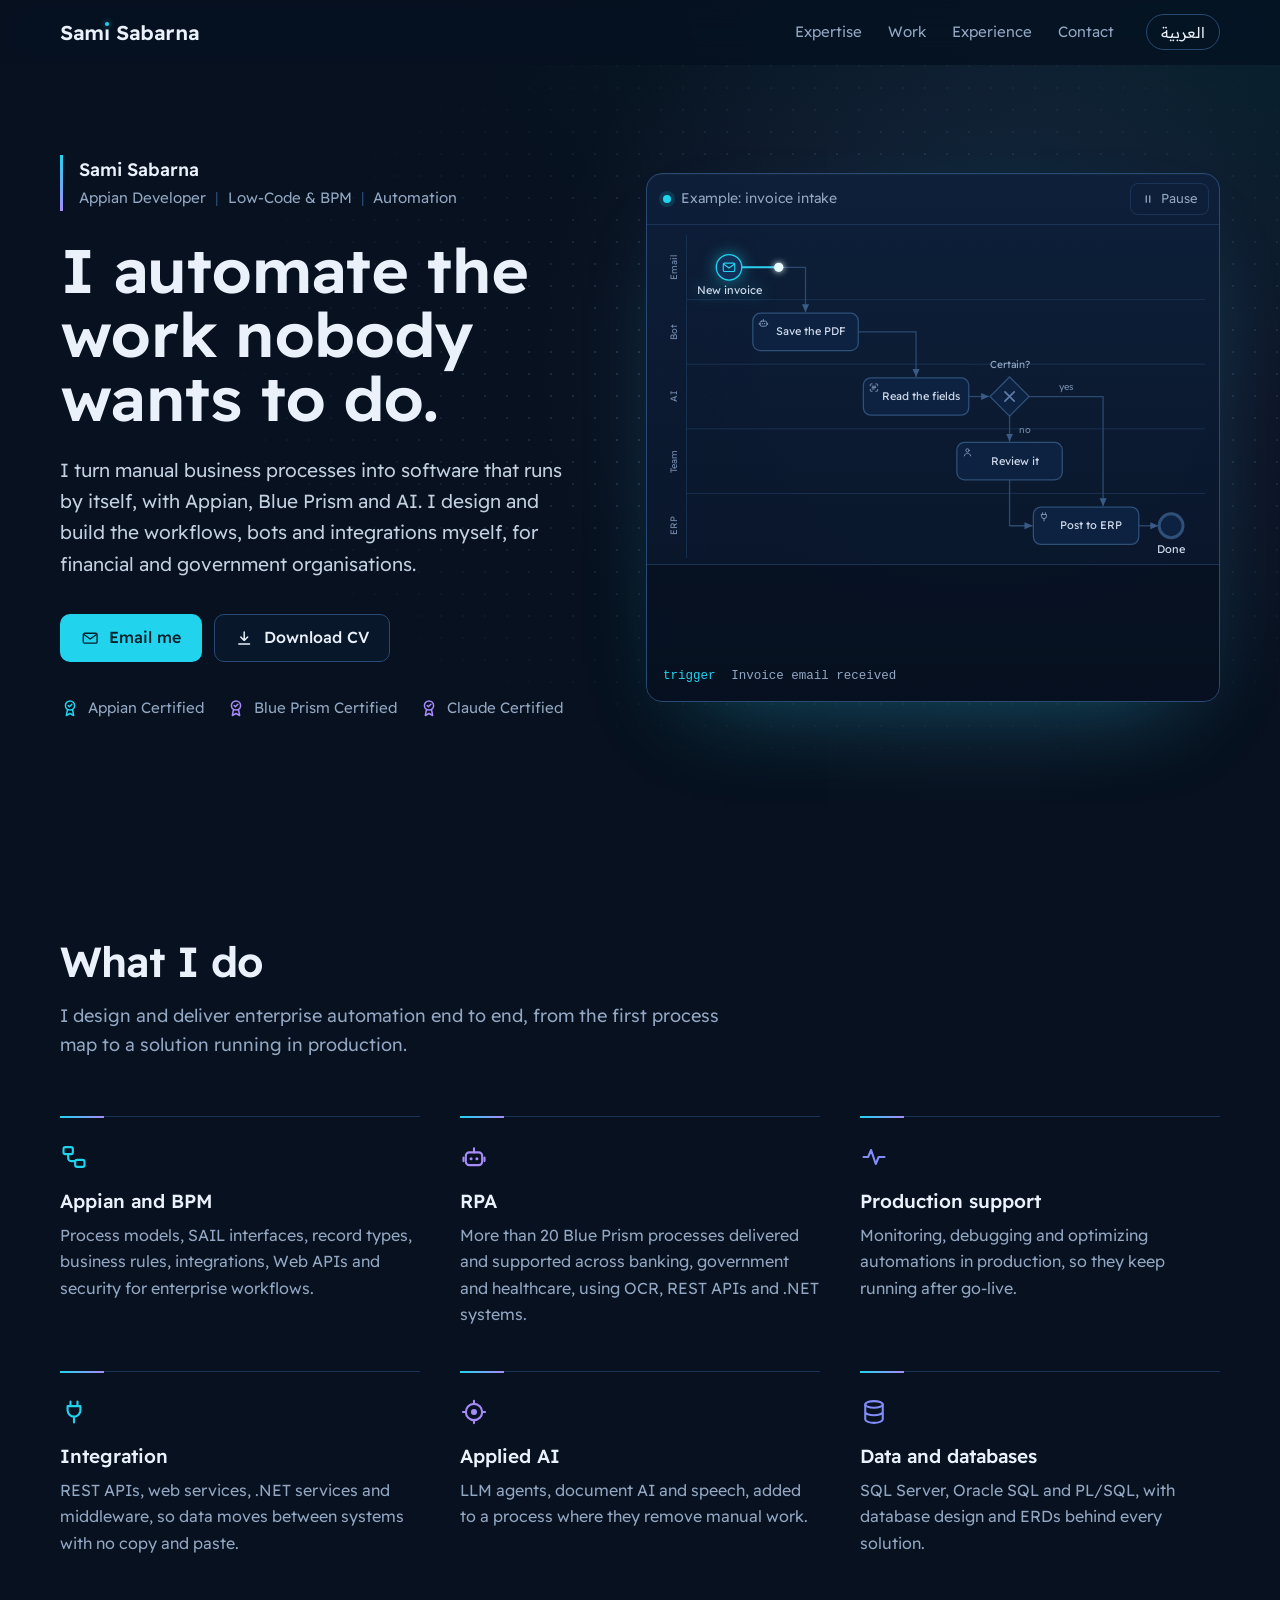
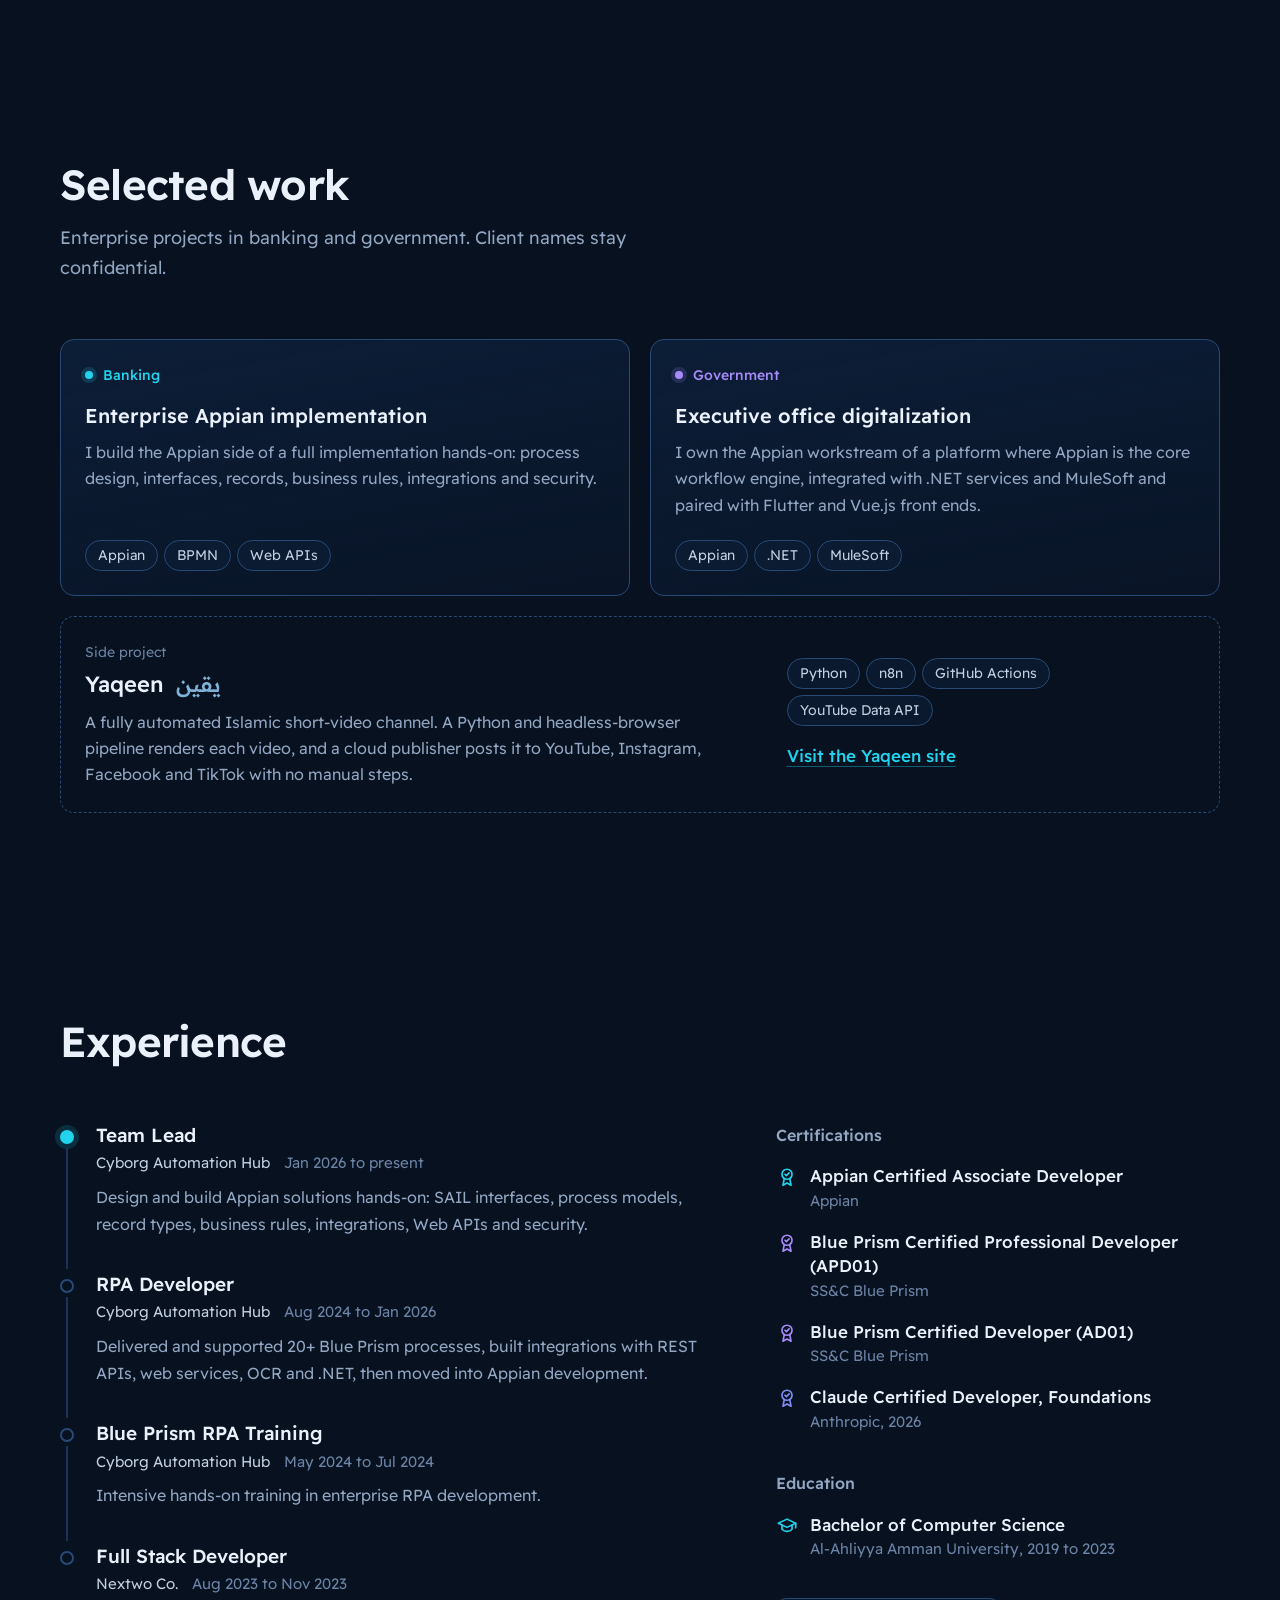
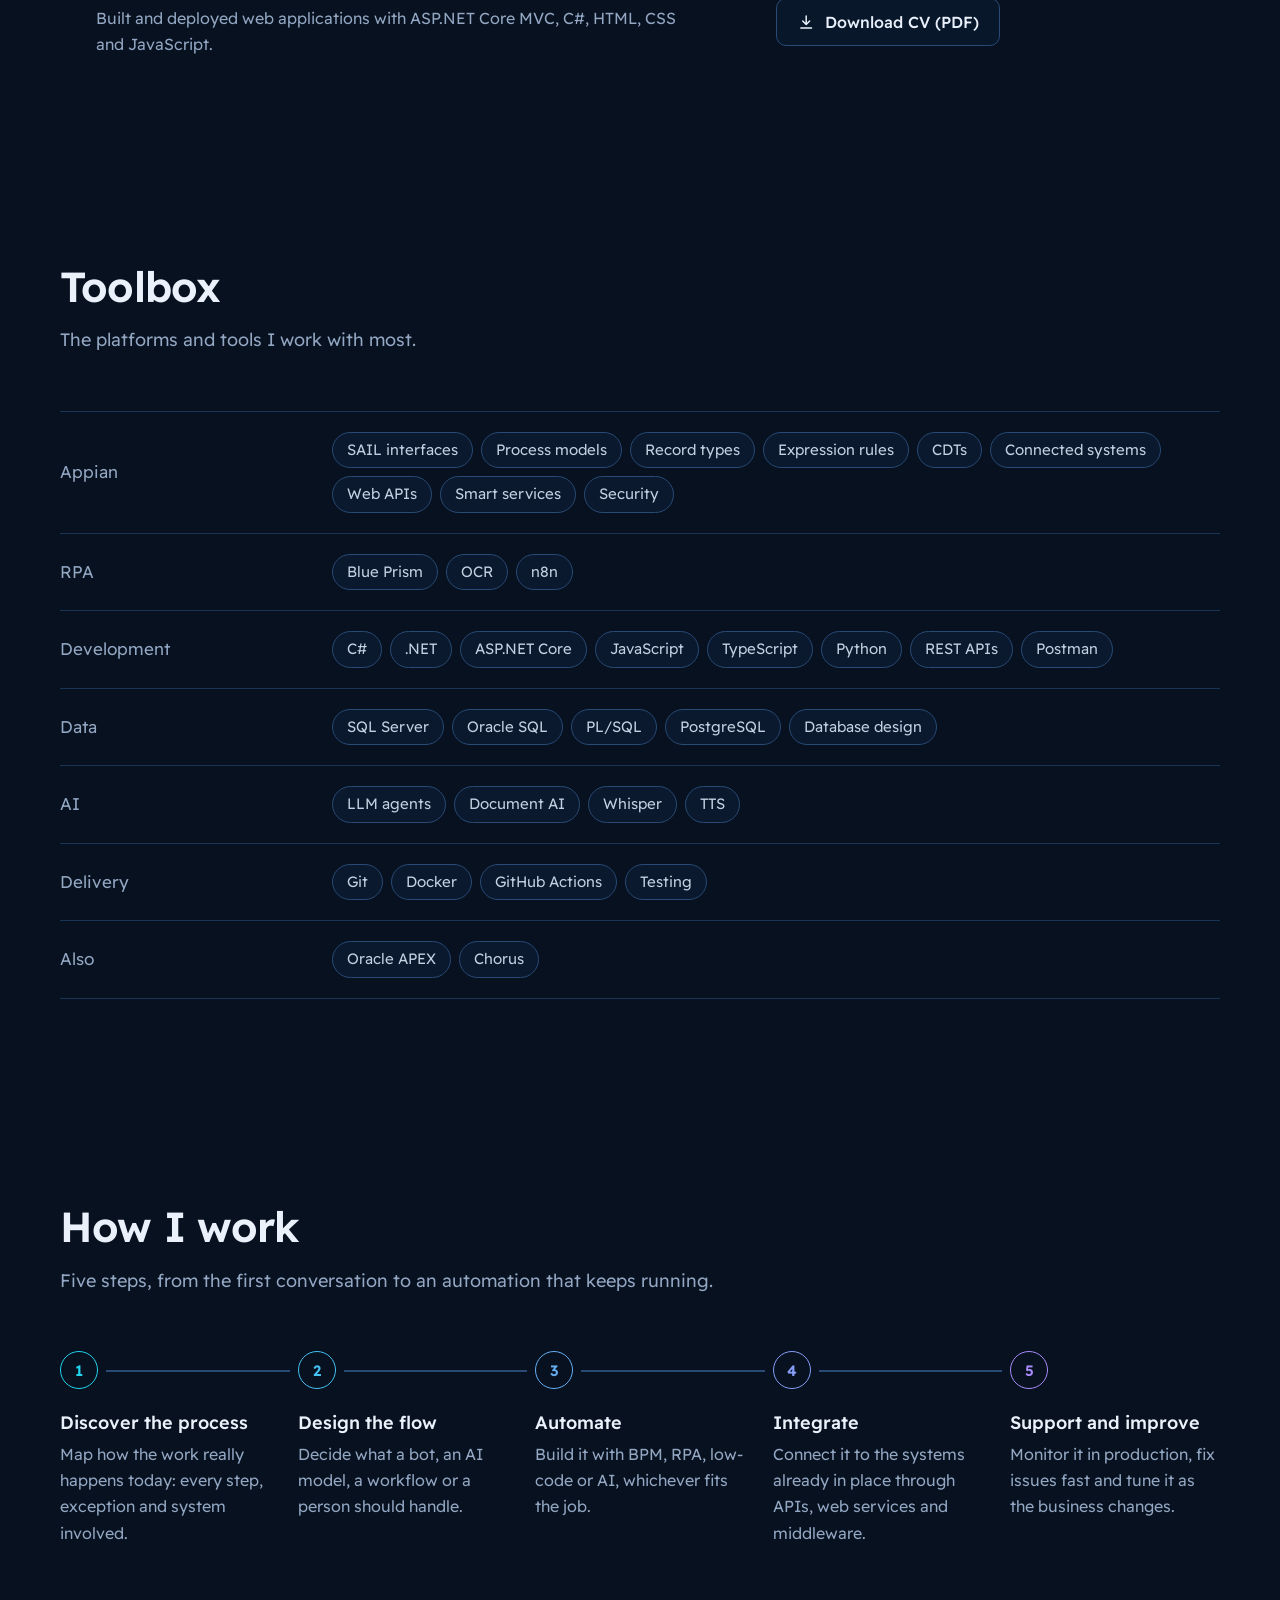
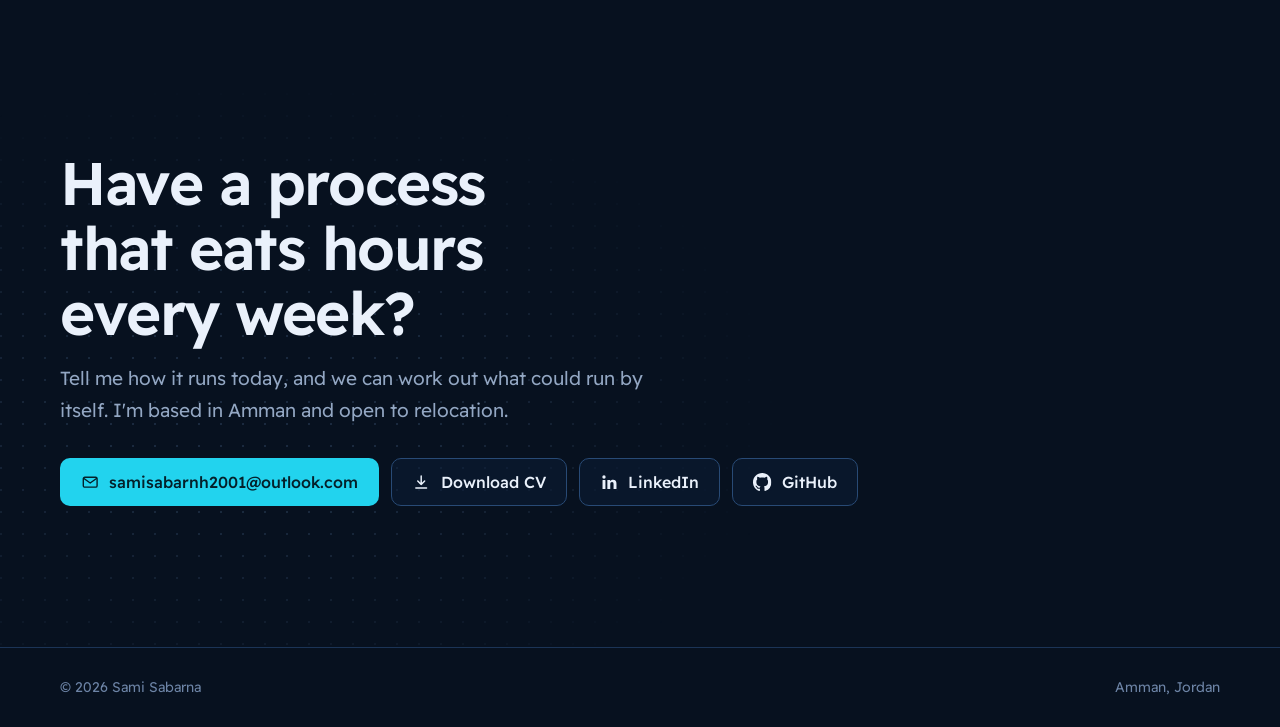
==== commit 8985b8fa: "Show the CV headline under the name Co-Authored-By: Claude Opus 5.5 <noreply@anthropic.com>" ====
--- a/index.html
+++ b/index.html
@@ -120,7 +120,7 @@
         <div class="hero-copy">
           <p class="intro">
             <span class="intro-name"><span lang="en">Sami Sabarna</span><span lang="ar">سامي صبارنة</span></span>
-            <span class="intro-role"><span lang="en">Intelligent Automation Engineer in Amman, Jordan</span><span lang="ar">مهندس أتمتة ذكية في عمّان، الأردن</span></span>
+            <span class="intro-role"><span lang="en">Appian Developer <span class="sep" aria-hidden="true">|</span> Low-Code &amp; BPM <span class="sep" aria-hidden="true">|</span> Automation</span><span lang="ar">مطوّر Appian <span class="sep" aria-hidden="true">|</span> المنصات منخفضة الكود وBPM <span class="sep" aria-hidden="true">|</span> الأتمتة</span></span>
           </p>
           <h1 id="hero-title">
             <span lang="en">I automate the work nobody wants to do.</span>
--- a/assets/site.css
+++ b/assets/site.css
@@ -269,6 +269,7 @@
 }
 .intro-name { font-size: 1.125rem; font-weight: 560; color: var(--text); }
 .intro-role { font-size: .9375rem; color: var(--muted); }
+.intro-role .sep { margin-inline: .35em; color: var(--line-2); }
 
 h1 {
   margin: 0 0 24px;
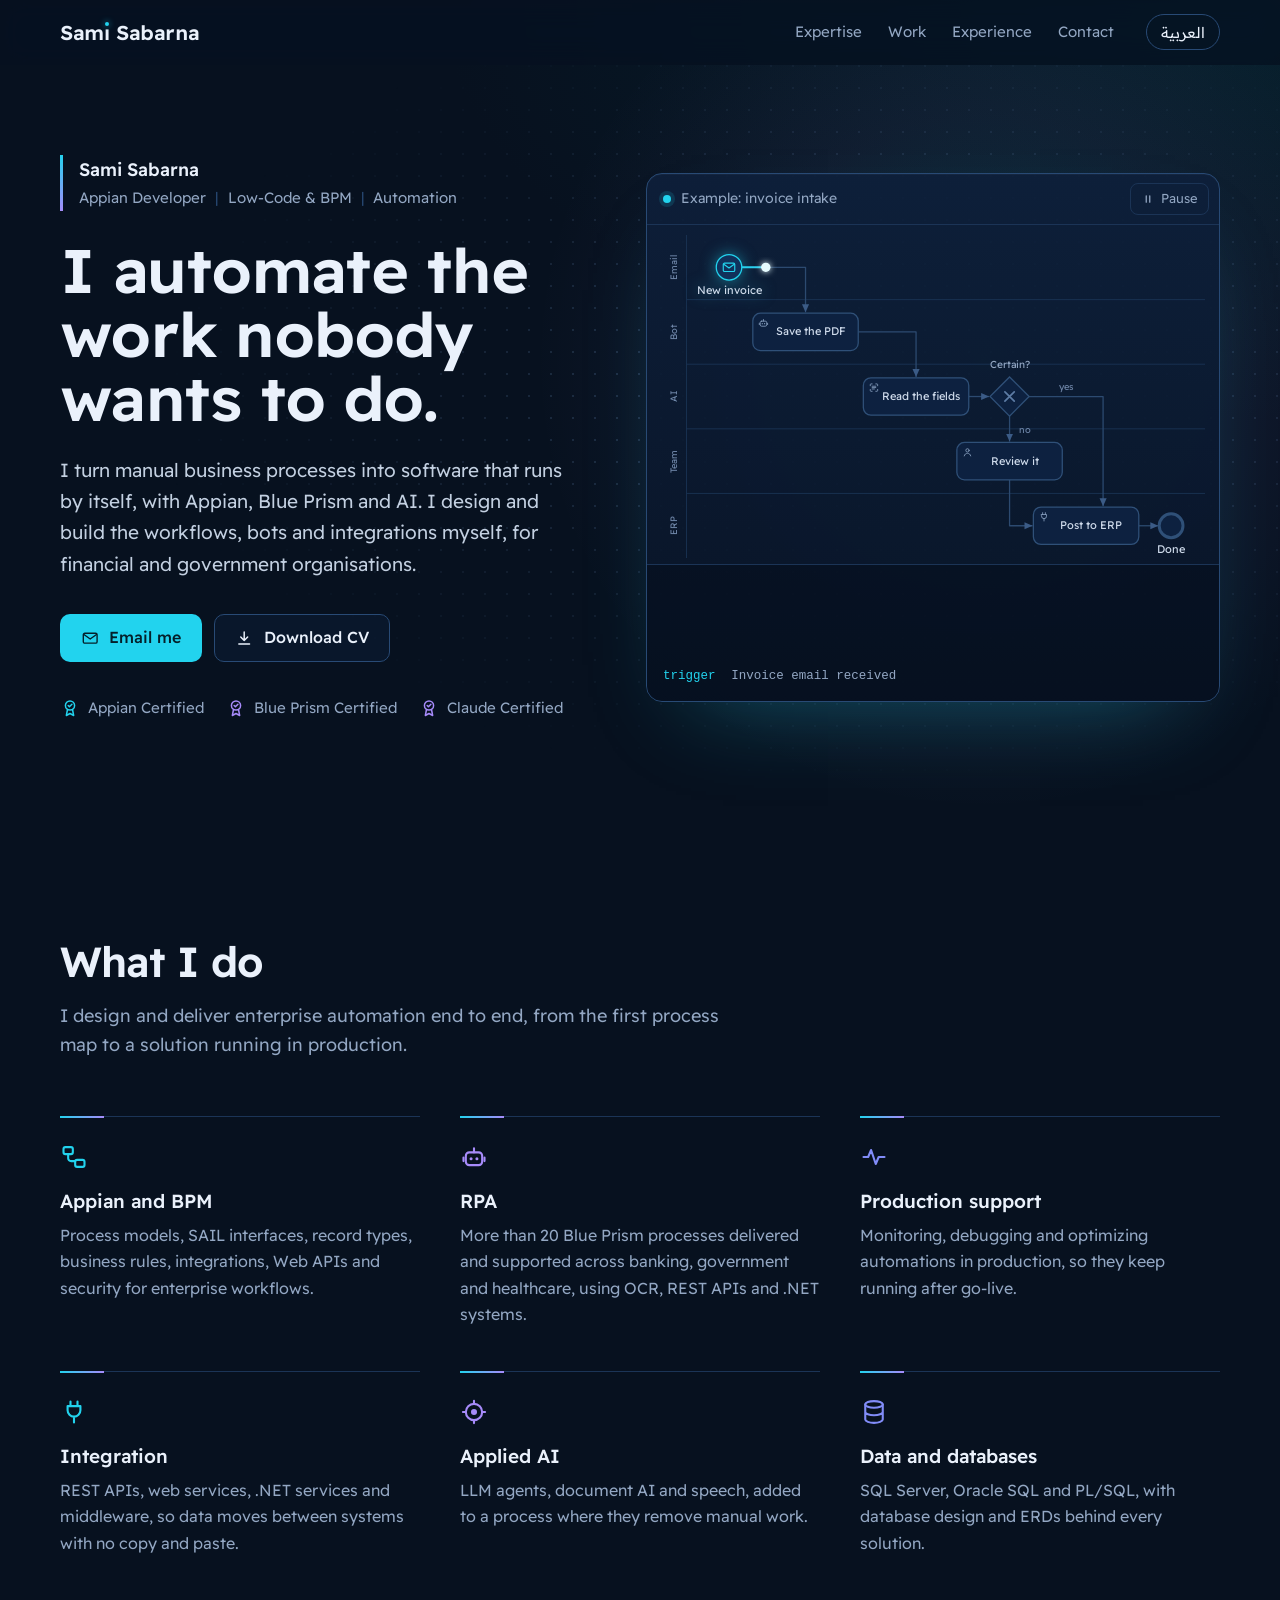
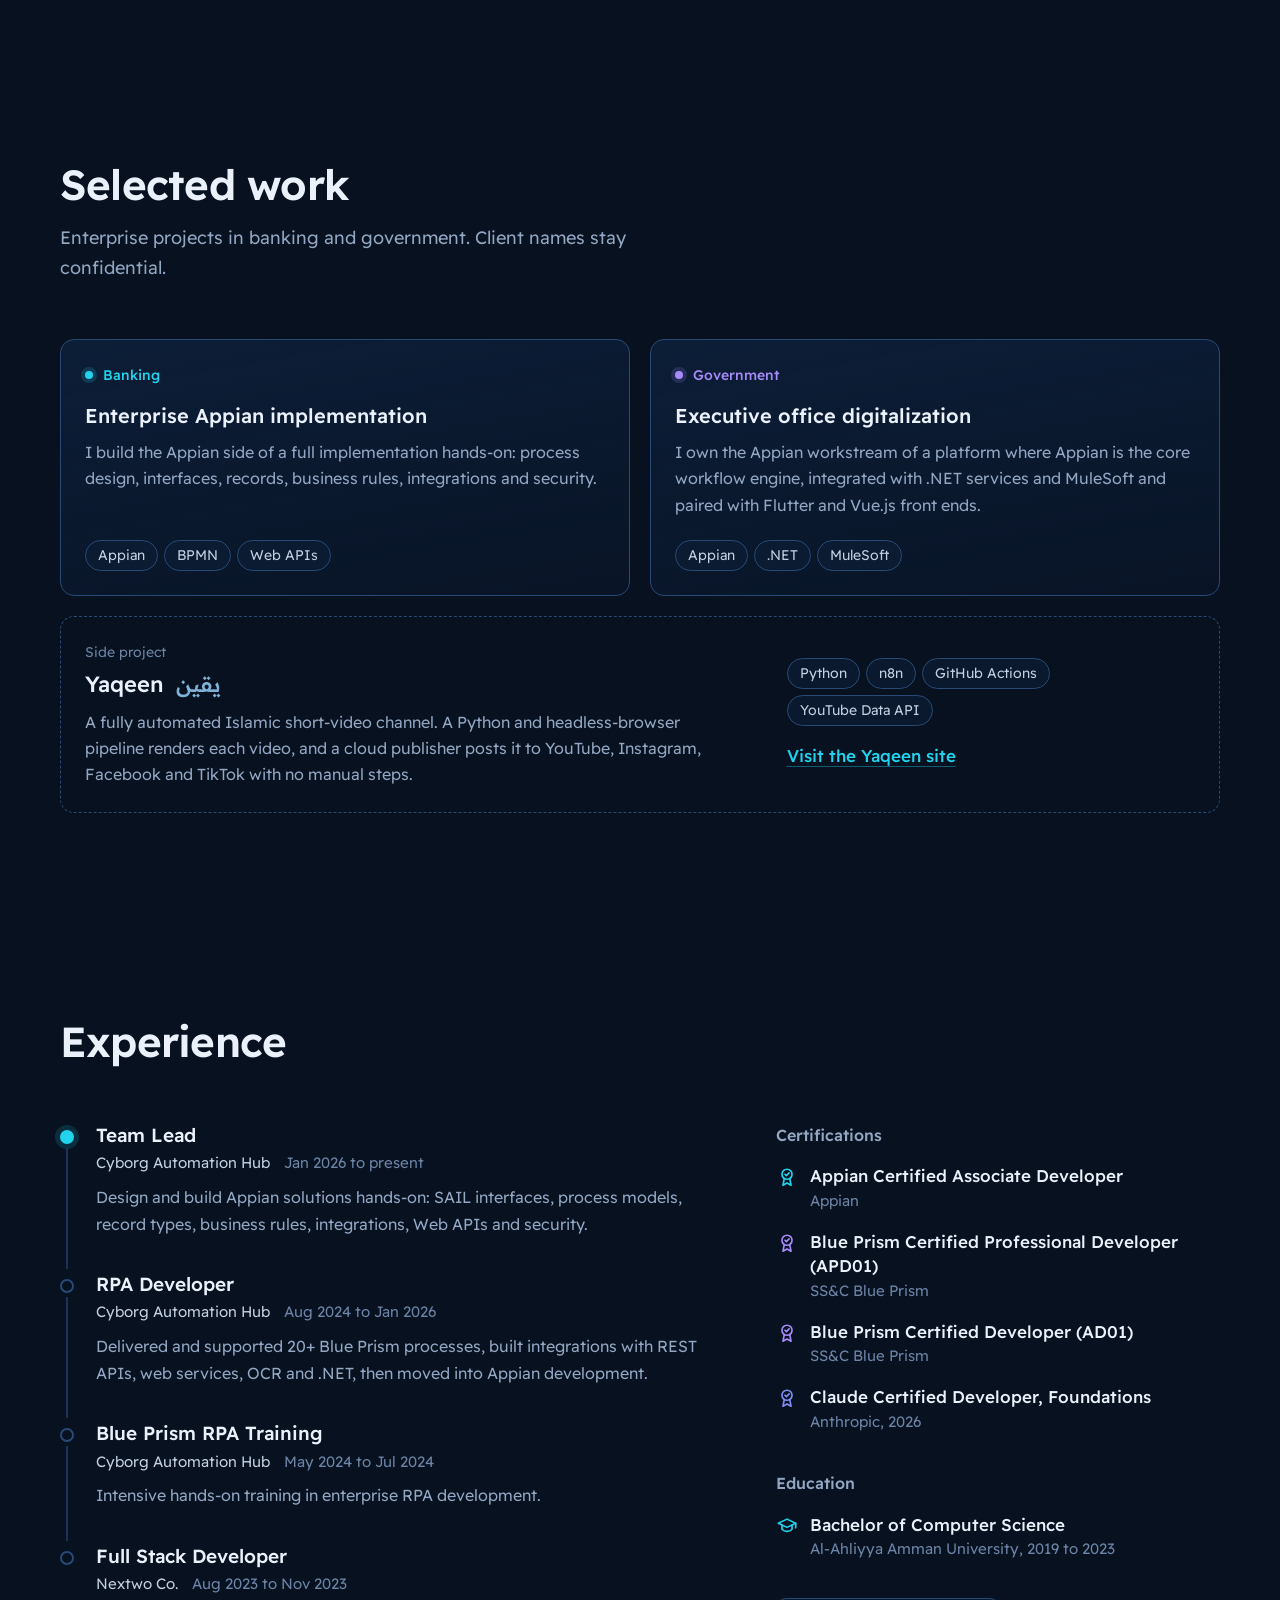
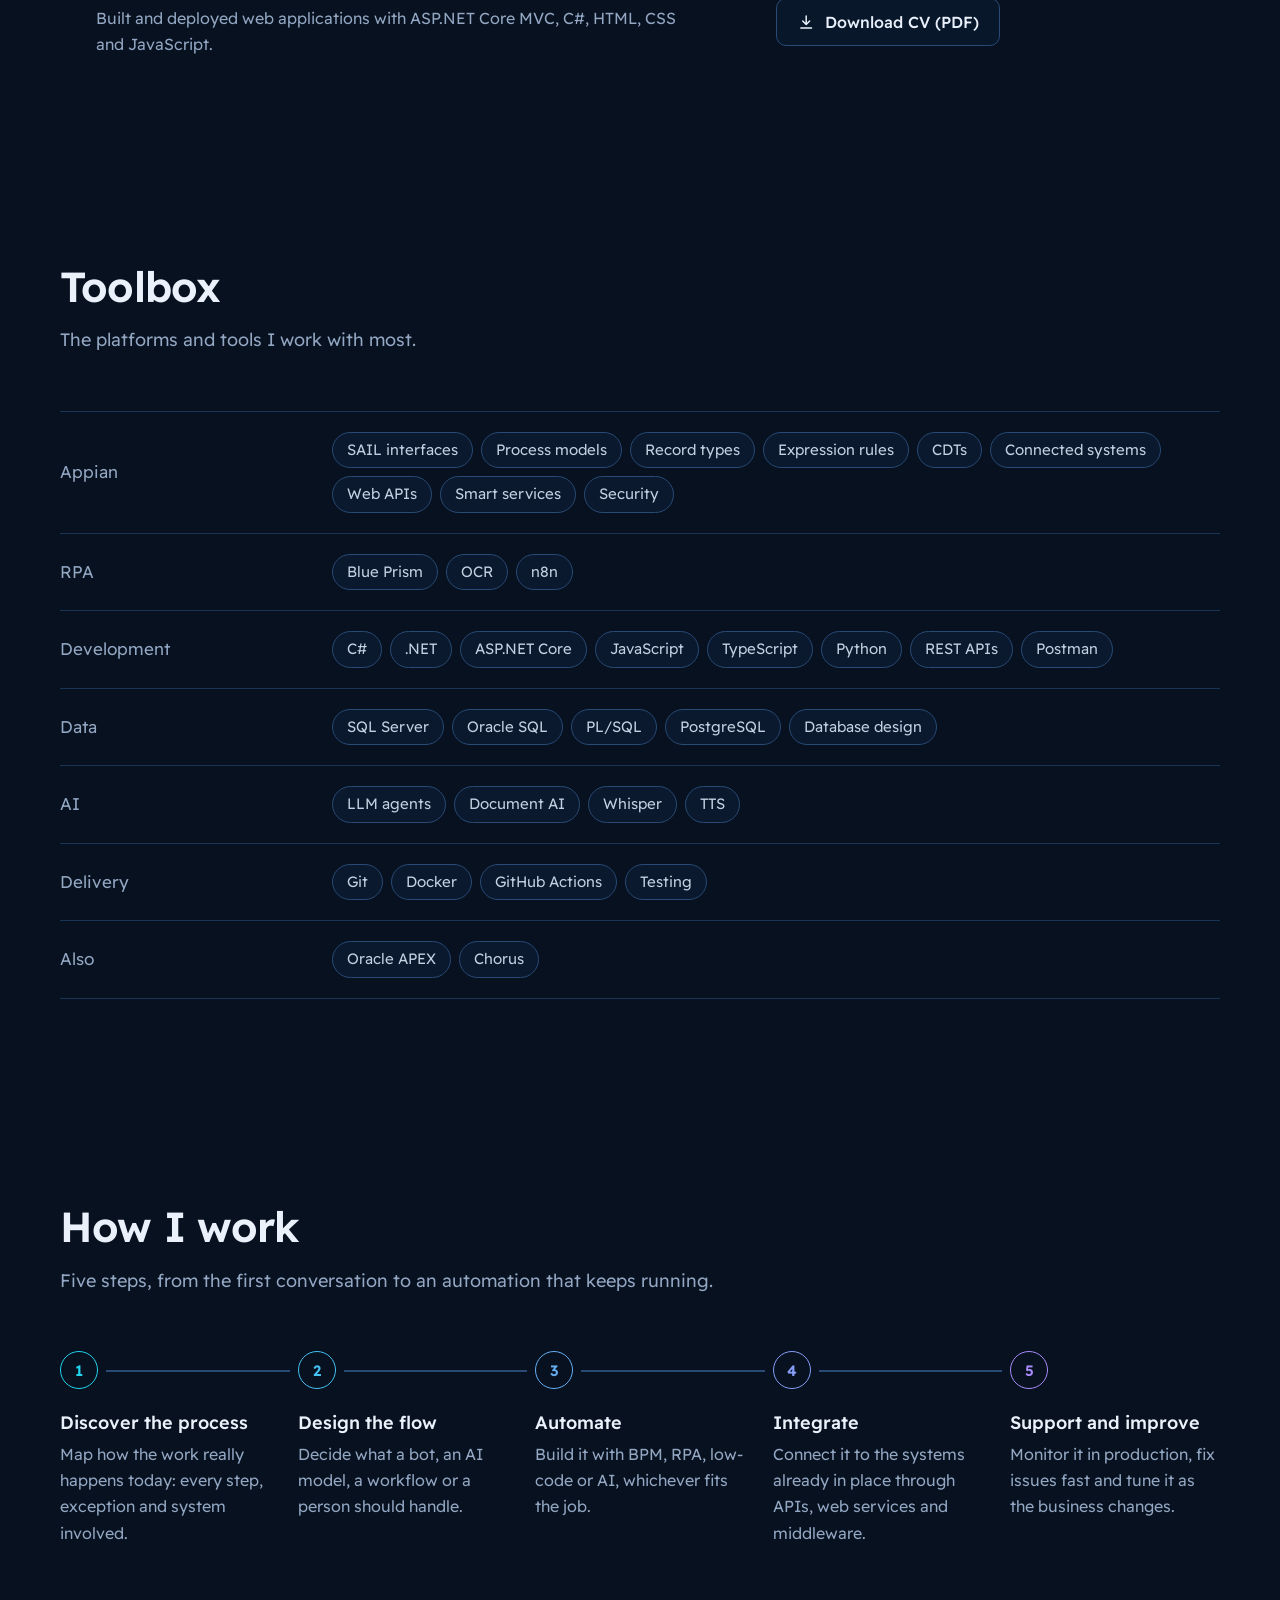
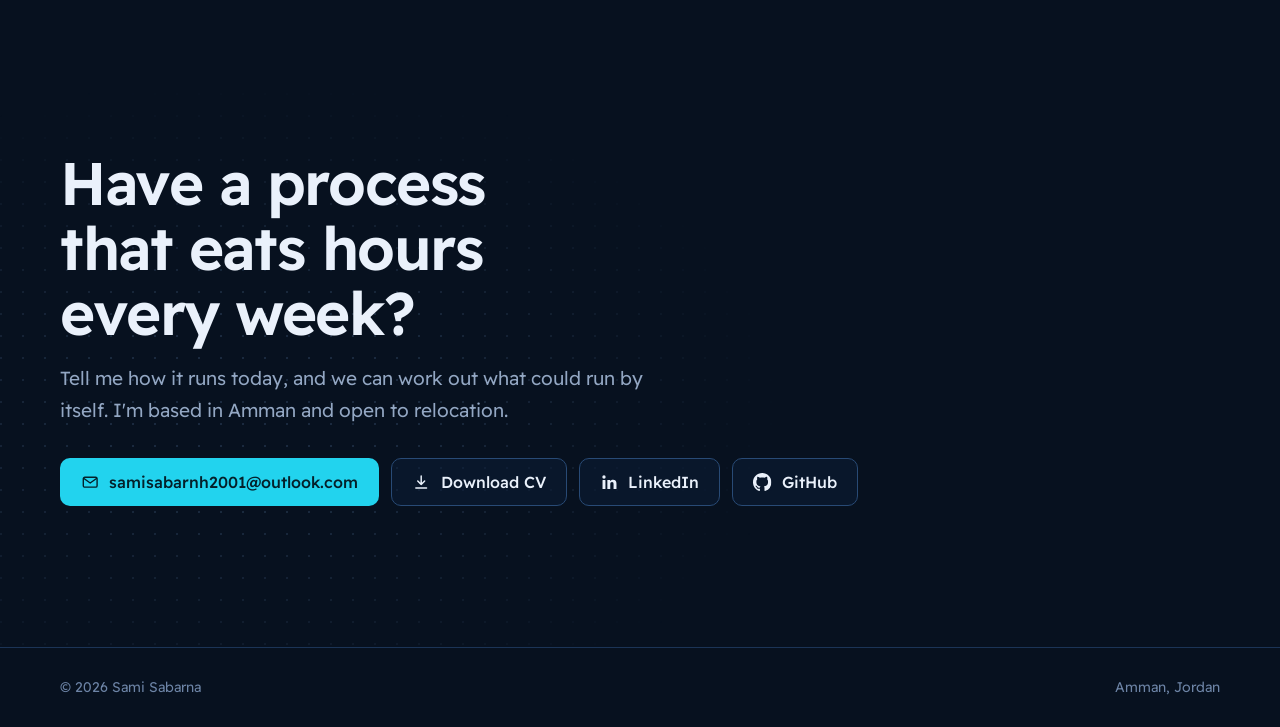
==== commit 907d549a: "SEO: Google Search Console verification, clearer title and description Co-Authored-By: Claude Opus 5" ====
--- a/index.html
+++ b/index.html
@@ -13,9 +13,10 @@
       h.lang = l; h.dir = l === 'ar' ? 'rtl' : 'ltr'; h.setAttribute('data-lang', l);
     })();
   </script>
-  <title>Sami Sabarna | Intelligent Automation Engineer</title>
-  <meta name="description" content="Sami Sabarna is an Intelligent Automation Engineer in Amman, Jordan, building Appian, Blue Prism and AI solutions for financial and government organisations.">
+  <title>Sami Sabarna | Appian Developer &amp; Intelligent Automation Engineer</title>
+  <meta name="description" content="Sami Sabarna is an Appian developer and intelligent automation engineer in Amman, Jordan, building Appian, Blue Prism and AI solutions for financial and government organisations.">
   <meta name="author" content="Sami Sabarna">
+  <meta name="google-site-verification" content="_aaR7siOGMglRLm1wD4MlE7_PqkwJ9cT15-JqxNWj3w">
   <meta name="theme-color" content="#07111f">
   <meta name="color-scheme" content="dark">
   <link rel="canonical" href="https://samisabarna.github.io/">
@@ -25,7 +26,7 @@
 
   <meta property="og:type" content="profile">
   <meta property="og:site_name" content="Sami Sabarna">
-  <meta property="og:title" content="Sami Sabarna | Intelligent Automation Engineer">
+  <meta property="og:title" content="Sami Sabarna | Appian Developer &amp; Intelligent Automation Engineer">
   <meta property="og:description" content="Appian, Blue Prism and AI. From a manual process to software that runs by itself.">
   <meta property="og:url" content="https://samisabarna.github.io/">
   <meta property="og:image" content="https://samisabarna.github.io/assets/og.png">
@@ -53,7 +54,7 @@
     "@type": "Person",
     "name": "Sami Sabarna",
     "alternateName": "سامي صبارنة",
-    "jobTitle": "Intelligent Automation Engineer",
+    "jobTitle": "Appian Developer and Intelligent Automation Engineer",
     "worksFor": { "@type": "Organization", "name": "Cyborg Automation Hub" },
     "alumniOf": { "@type": "CollegeOrUniversity", "name": "Al-Ahliyya Amman University" },
     "url": "https://samisabarna.github.io/",
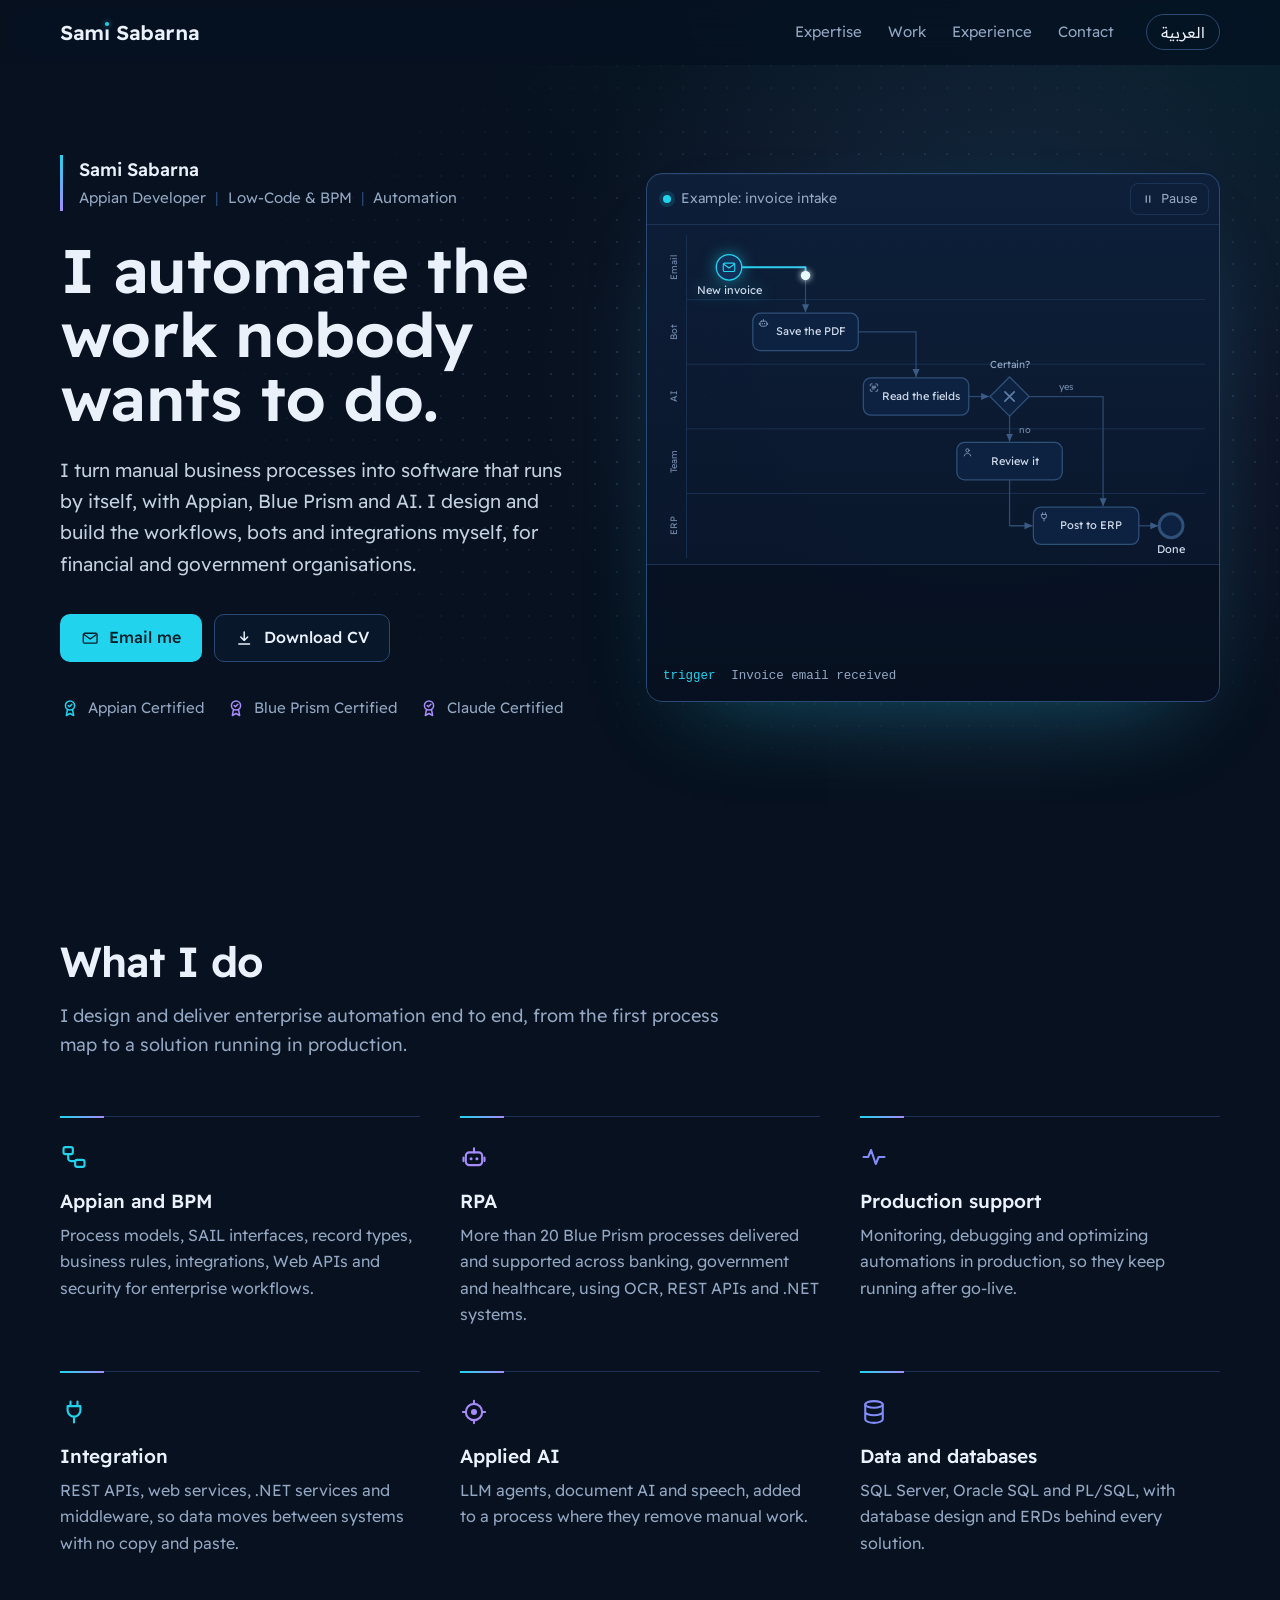
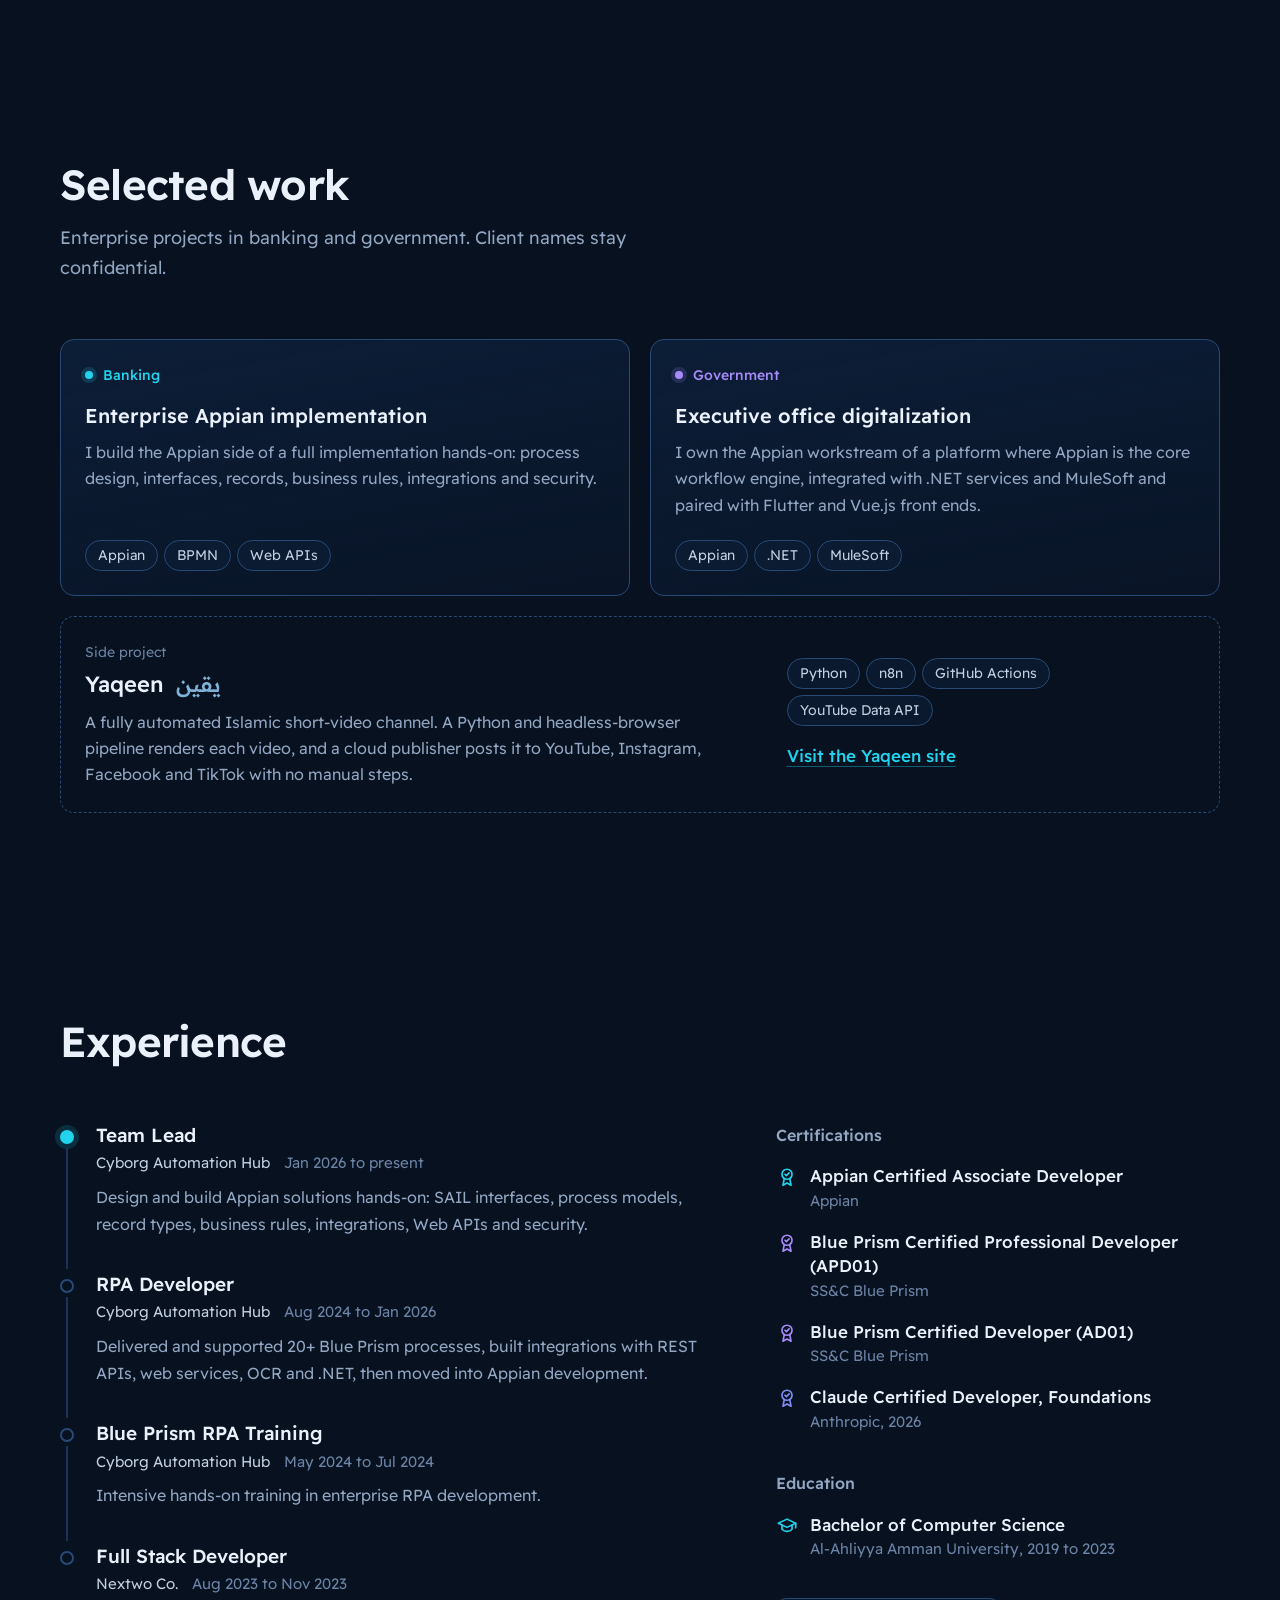
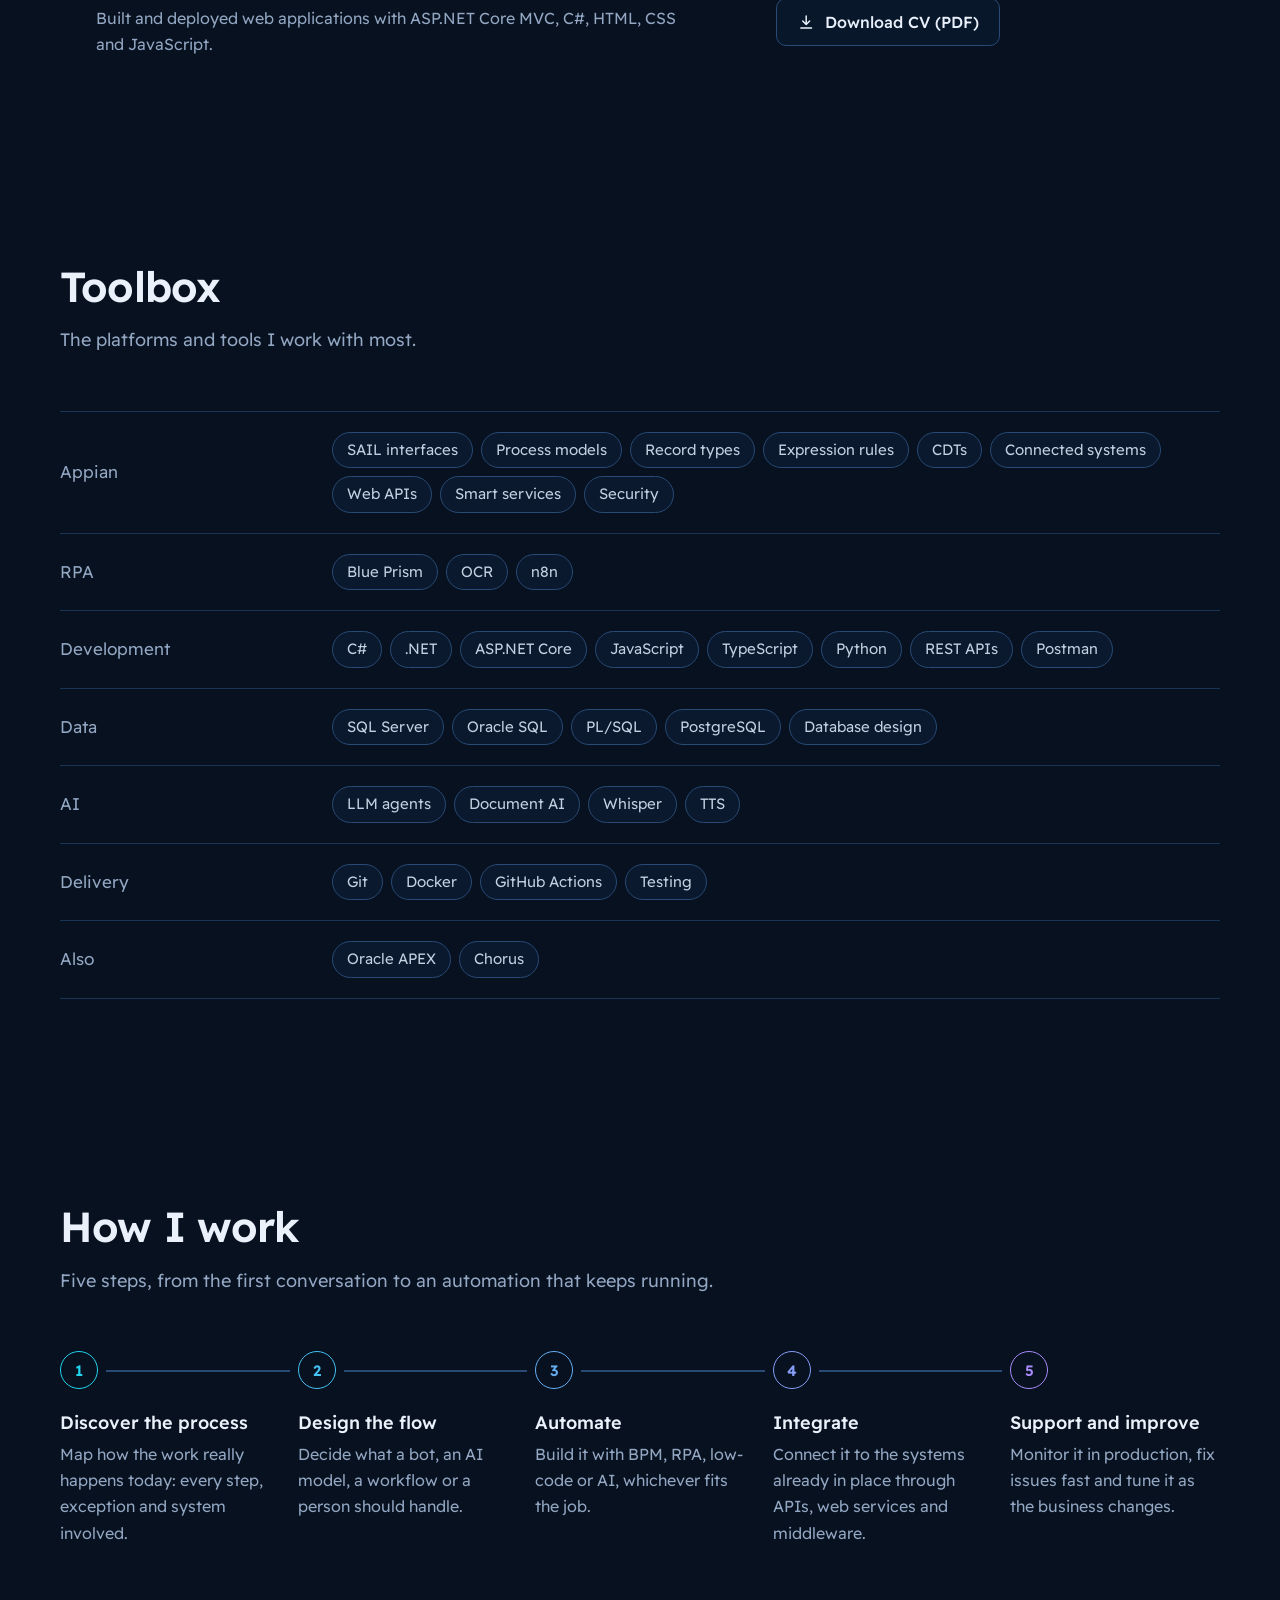
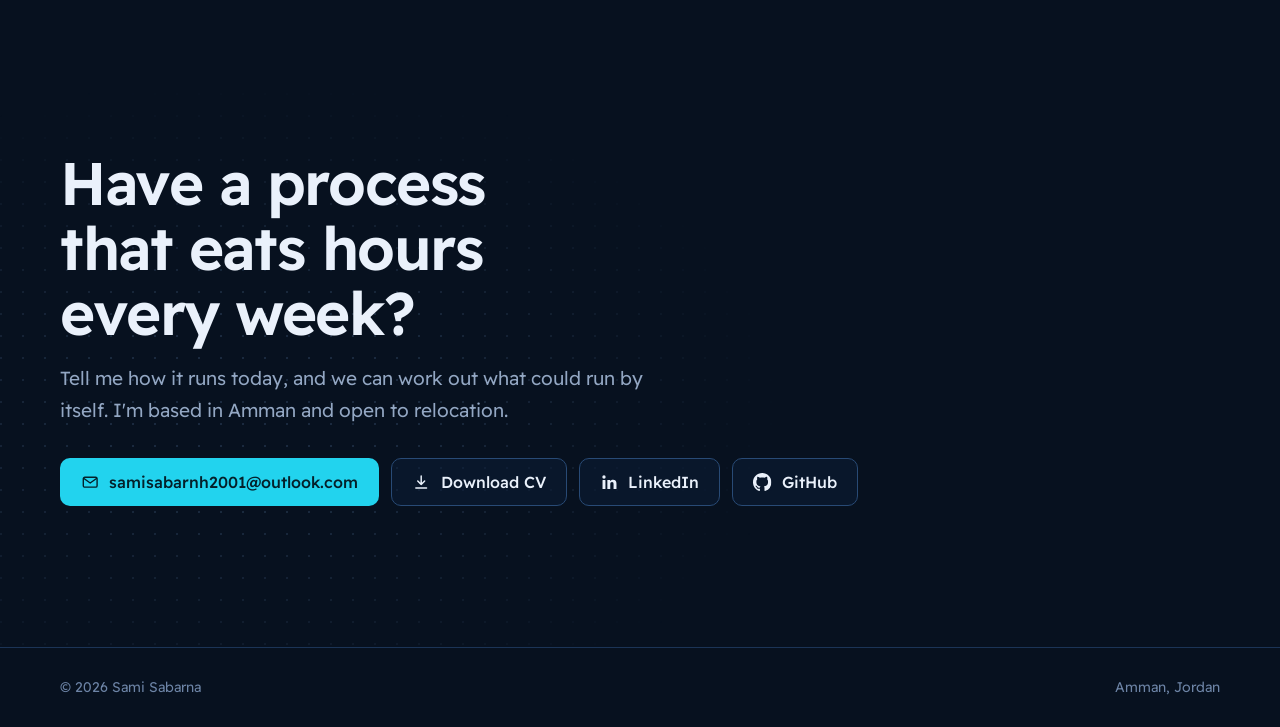
==== commit f138b551: "Link preview image: show the Appian Developer headline Co-Authored-By: Claude Opus 5.5 <noreply@anth" ====
--- a/index.html
+++ b/index.html
@@ -29,10 +29,10 @@
   <meta property="og:title" content="Sami Sabarna | Appian Developer &amp; Intelligent Automation Engineer">
   <meta property="og:description" content="Appian, Blue Prism and AI. From a manual process to software that runs by itself.">
   <meta property="og:url" content="https://samisabarna.github.io/">
-  <meta property="og:image" content="https://samisabarna.github.io/assets/og.png">
+  <meta property="og:image" content="https://samisabarna.github.io/assets/og.png?v=2">
   <meta property="og:image:width" content="1200">
   <meta property="og:image:height" content="630">
-  <meta property="og:image:alt" content="Sami Sabarna, Intelligent Automation Engineer, with an automation flow diagram">
+  <meta property="og:image:alt" content="Sami Sabarna, Appian Developer, with an automation flow diagram">
   <meta property="og:locale" content="en_US">
   <meta property="og:locale:alternate" content="ar_JO">
   <meta name="twitter:card" content="summary_large_image">
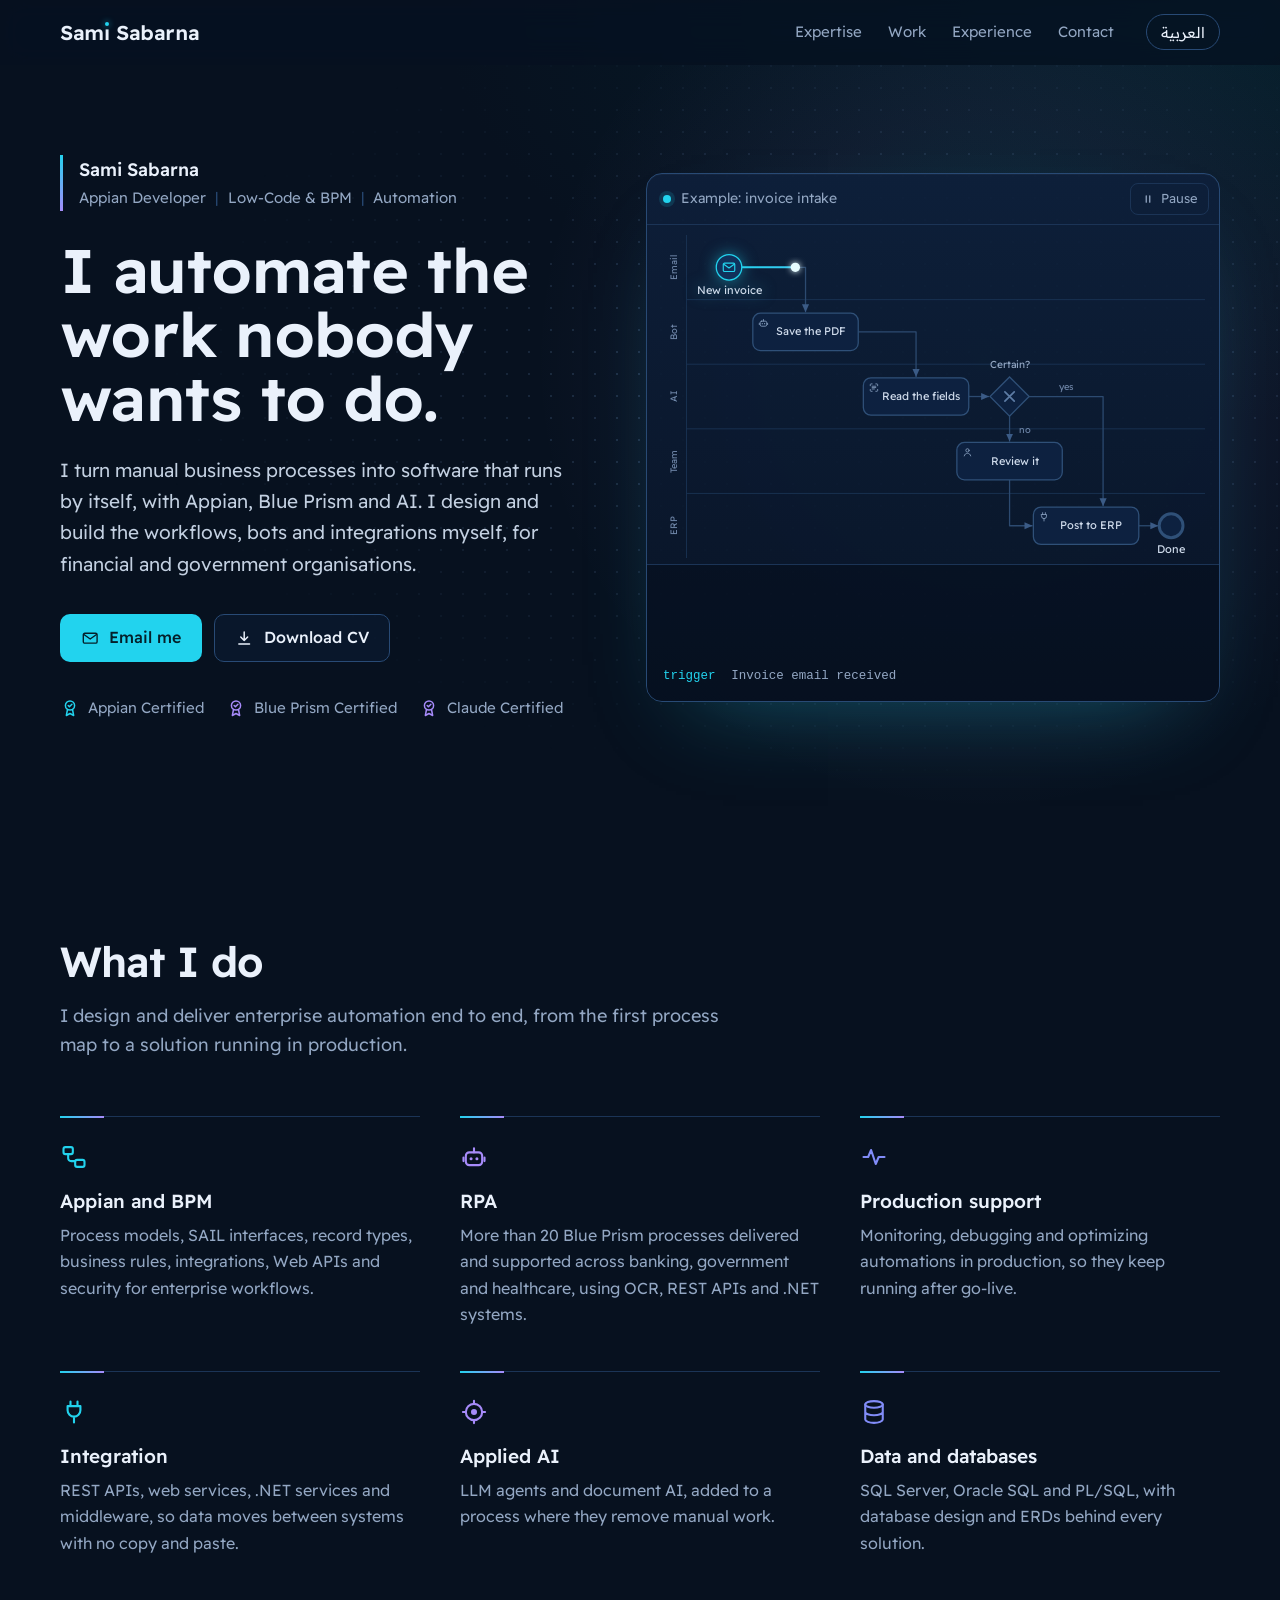
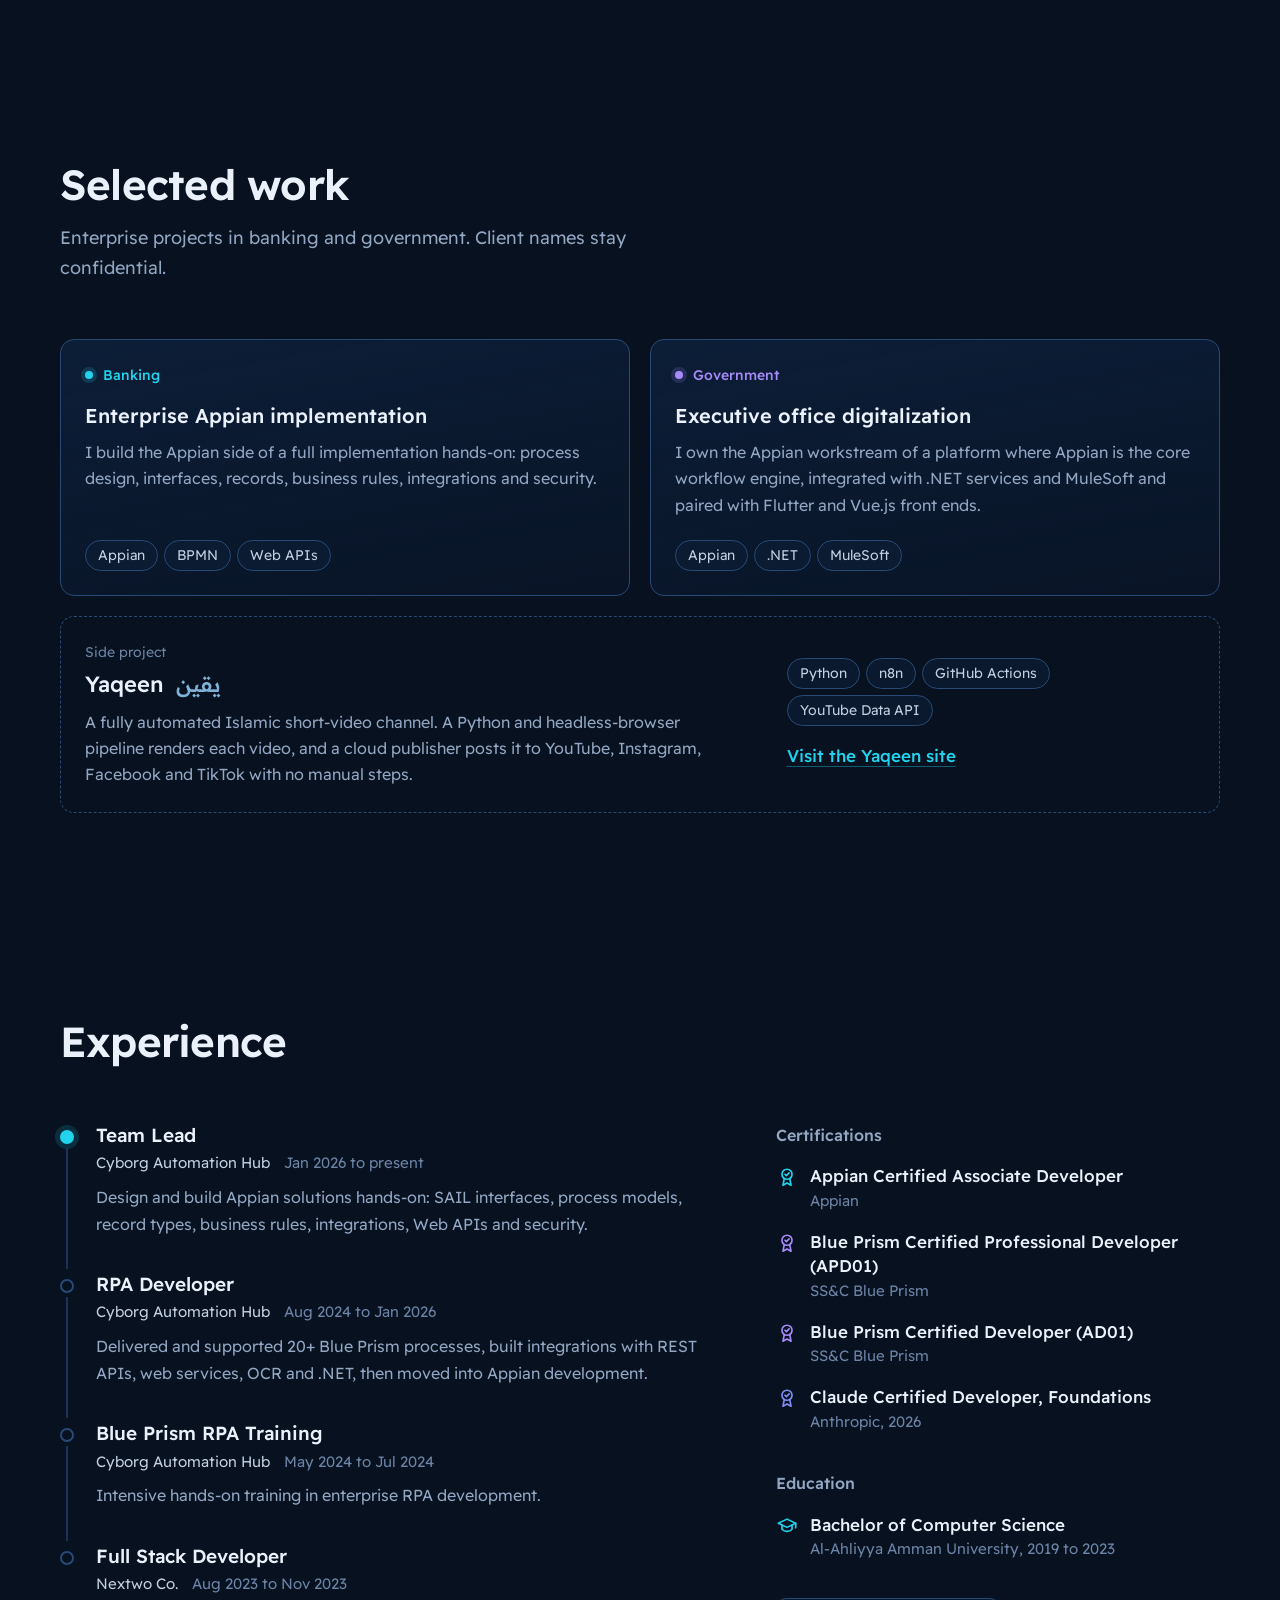
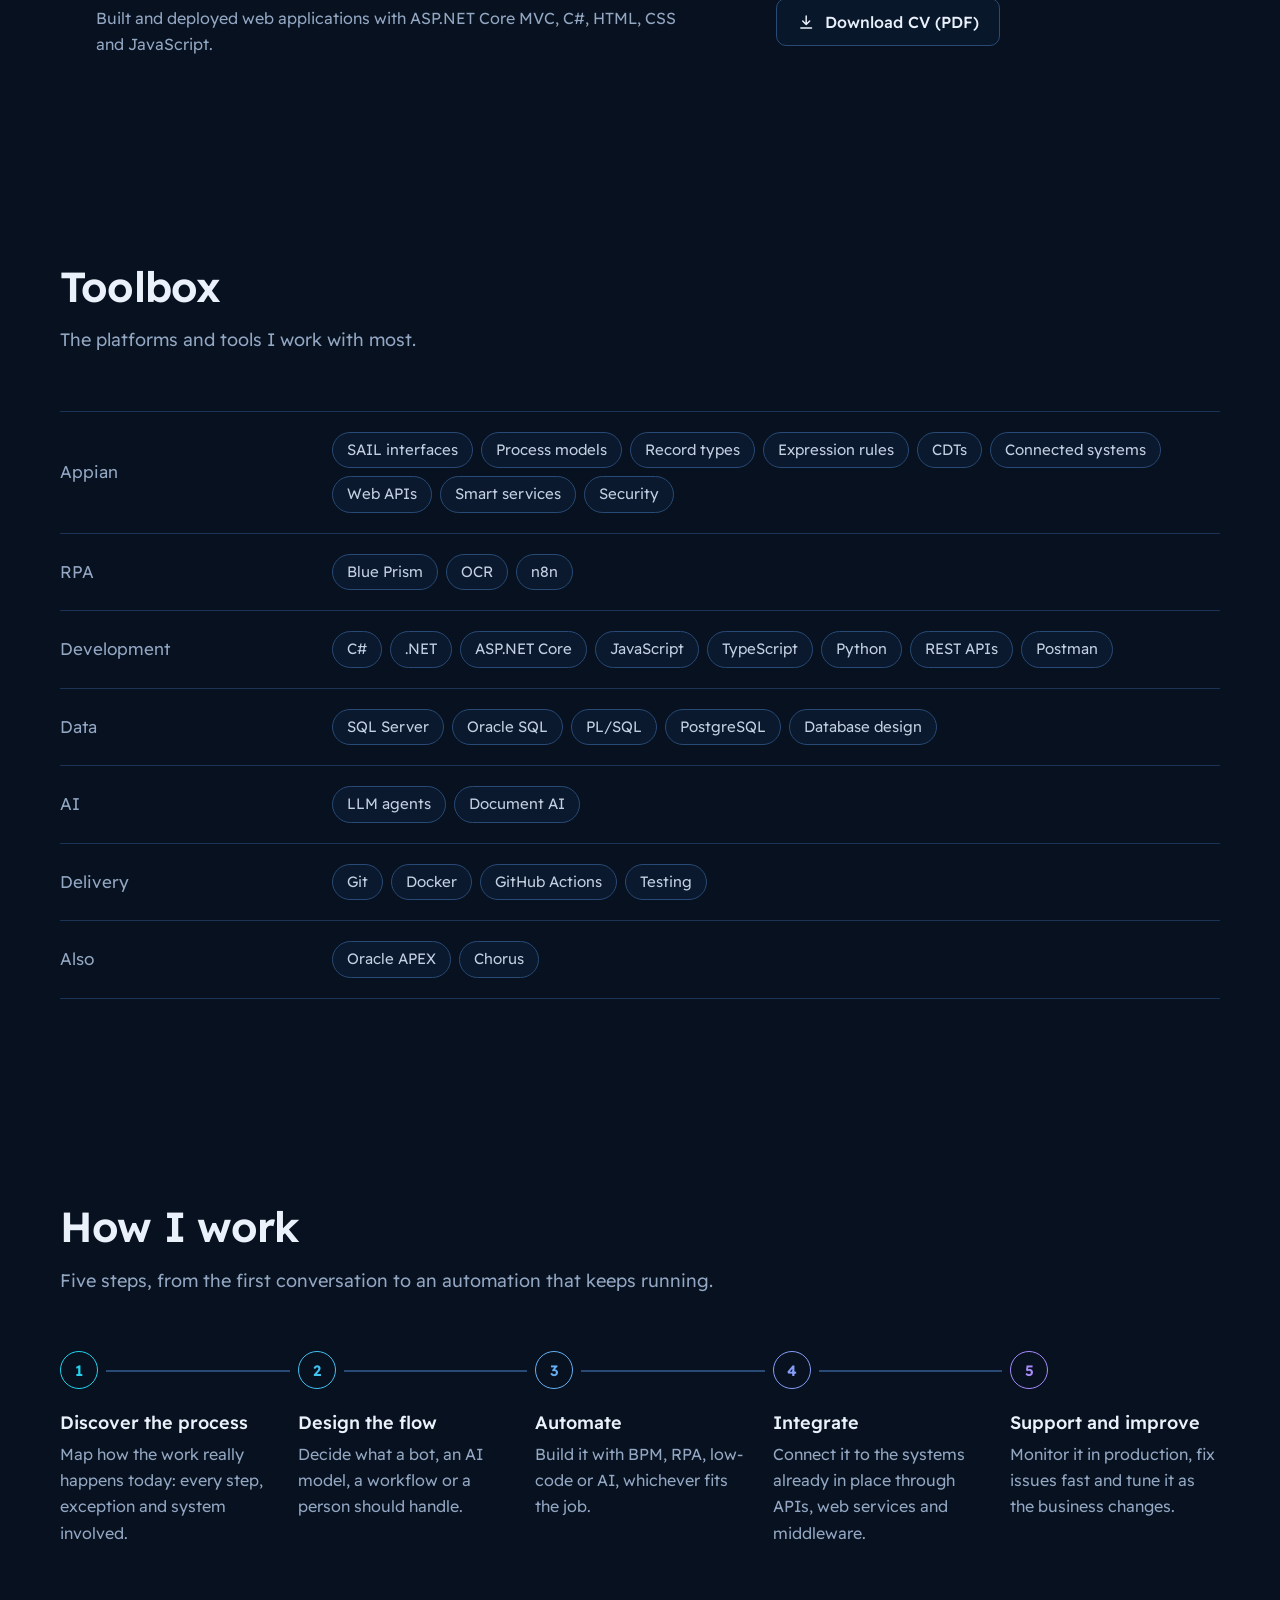
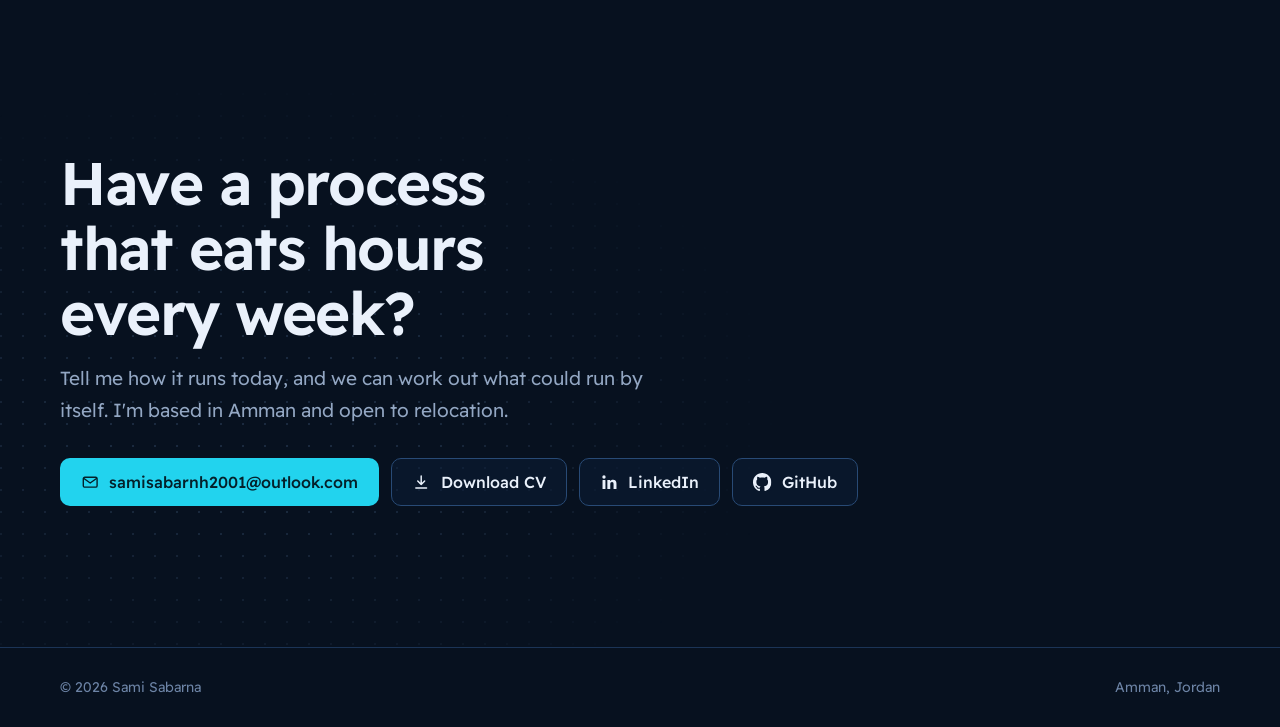
==== commit dd6f240d: "Toolbox: drop Whisper and TTS Co-Authored-By: Claude Opus 5.5 <noreply@anthropic.com>" ====
--- a/index.html
+++ b/index.html
@@ -316,8 +316,8 @@
           <li class="service">
             <svg class="service-icon" aria-hidden="true"><use href="#i-ai"/></svg>
             <h3><span lang="en">Applied AI</span><span lang="ar">ذكاء اصطناعي تطبيقي</span></h3>
-            <p lang="en">LLM agents, document AI and speech, added to a process where they remove manual work.</p>
-            <p lang="ar">وكلاء النماذج اللغوية وقراءة المستندات والتعامل مع الصوت، أضيفها إلى الإجراء حيث تختصر عملاً يدوياً.</p>
+            <p lang="en">LLM agents and document AI, added to a process where they remove manual work.</p>
+            <p lang="ar">وكلاء النماذج اللغوية وقراءة المستندات بالذكاء الاصطناعي، أضيفها إلى الإجراء حيث تختصر عملاً يدوياً.</p>
           </li>
           <li class="service">
             <svg class="service-icon" aria-hidden="true"><use href="#i-db"/></svg>
@@ -455,7 +455,7 @@
           </div>
           <div class="tools-row">
             <dt><span lang="en">AI</span><span lang="ar">الذكاء الاصطناعي</span></dt>
-            <dd><ul class="chips"><li class="chip"><span lang="en">LLM agents</span><span lang="ar">وكلاء LLM</span></li><li class="chip">Document AI</li><li class="chip">Whisper</li><li class="chip">TTS</li></ul></dd>
+            <dd><ul class="chips"><li class="chip"><span lang="en">LLM agents</span><span lang="ar">وكلاء LLM</span></li><li class="chip">Document AI</li></ul></dd>
           </div>
           <div class="tools-row">
             <dt><span lang="en">Delivery</span><span lang="ar">التسليم والتشغيل</span></dt>
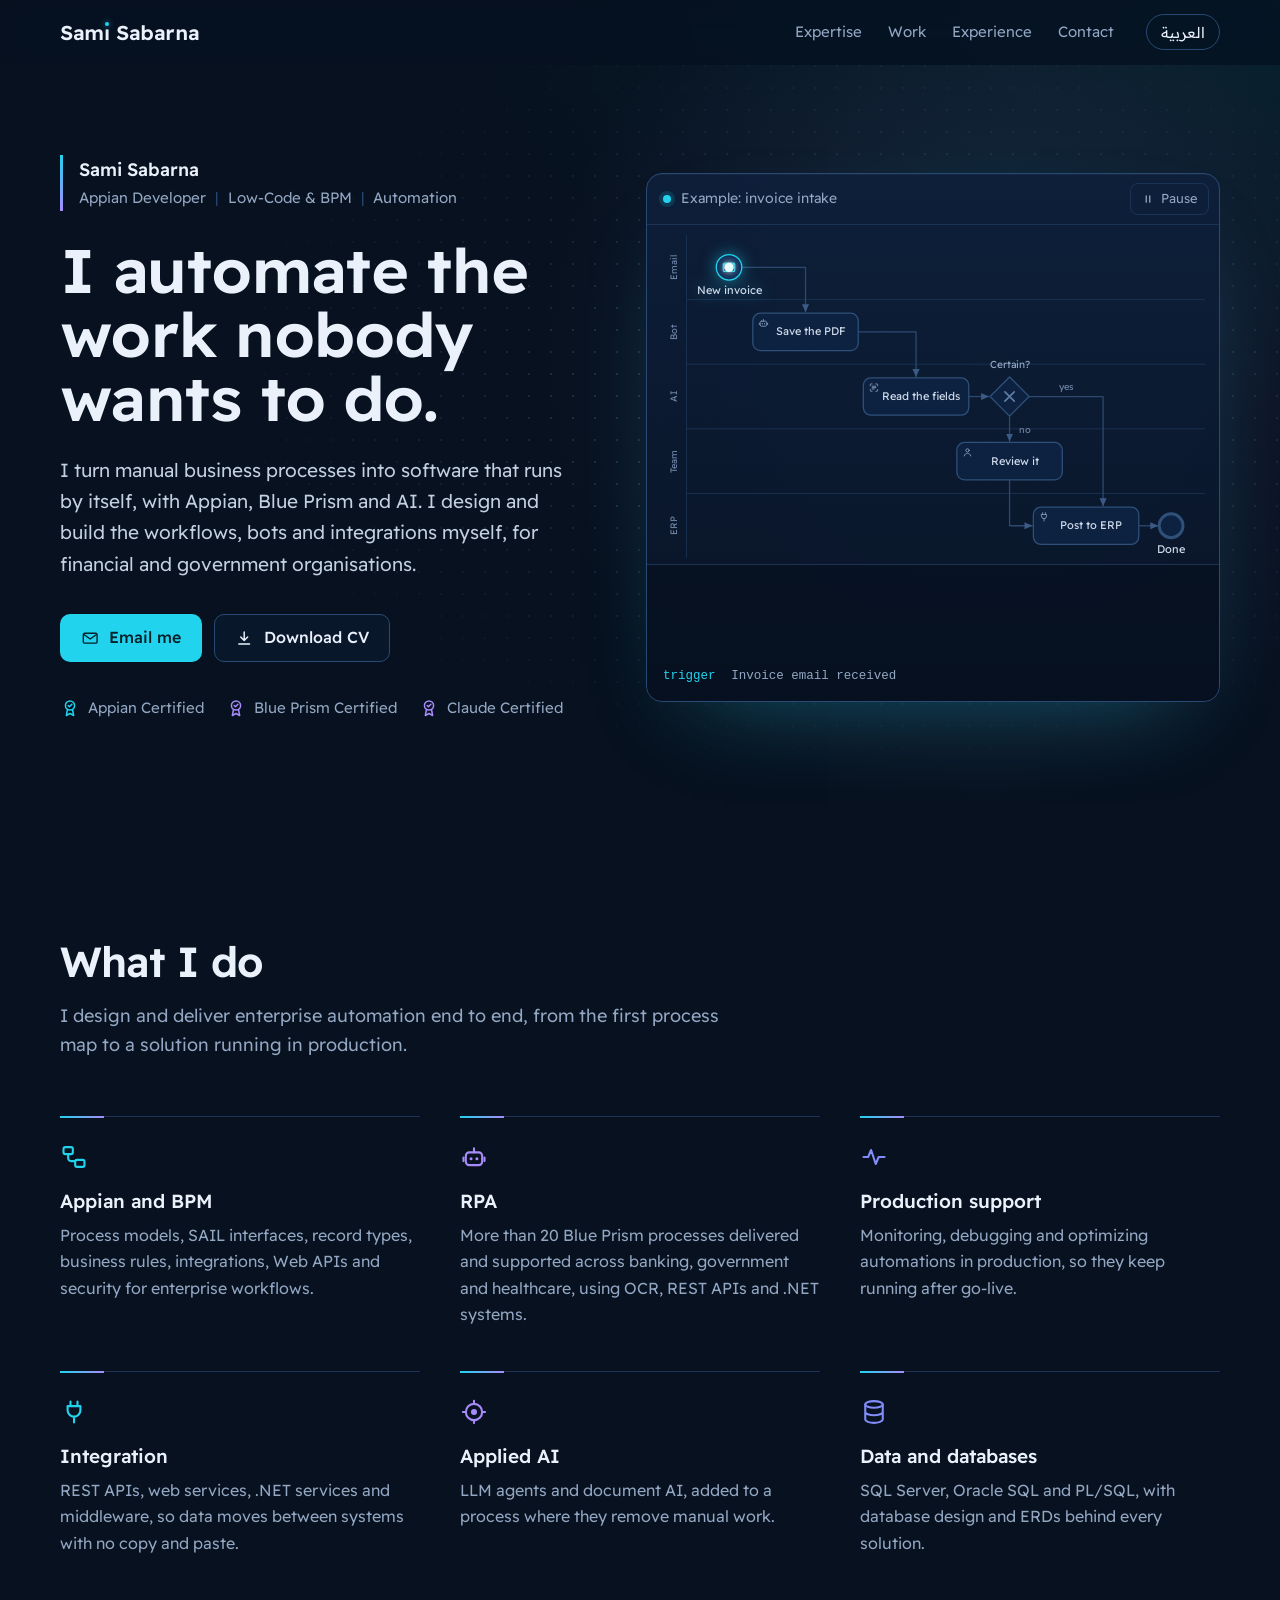
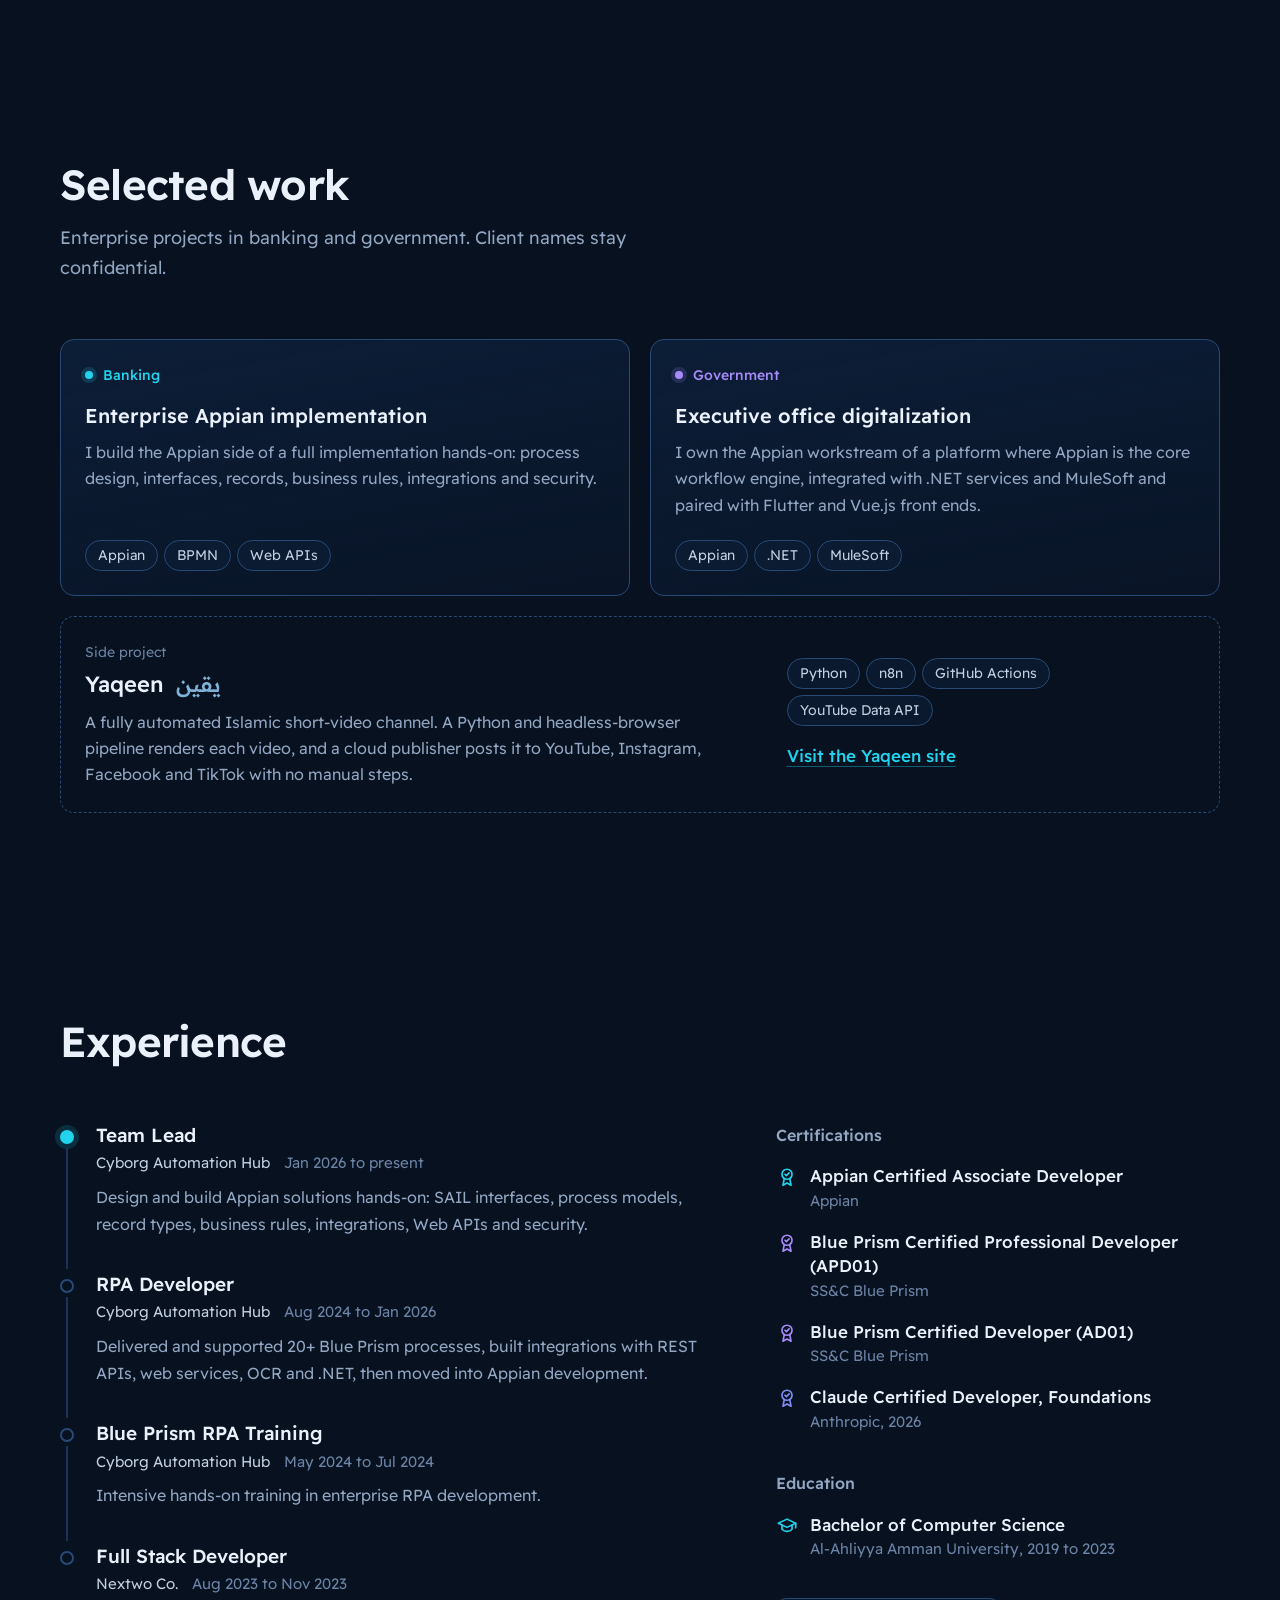
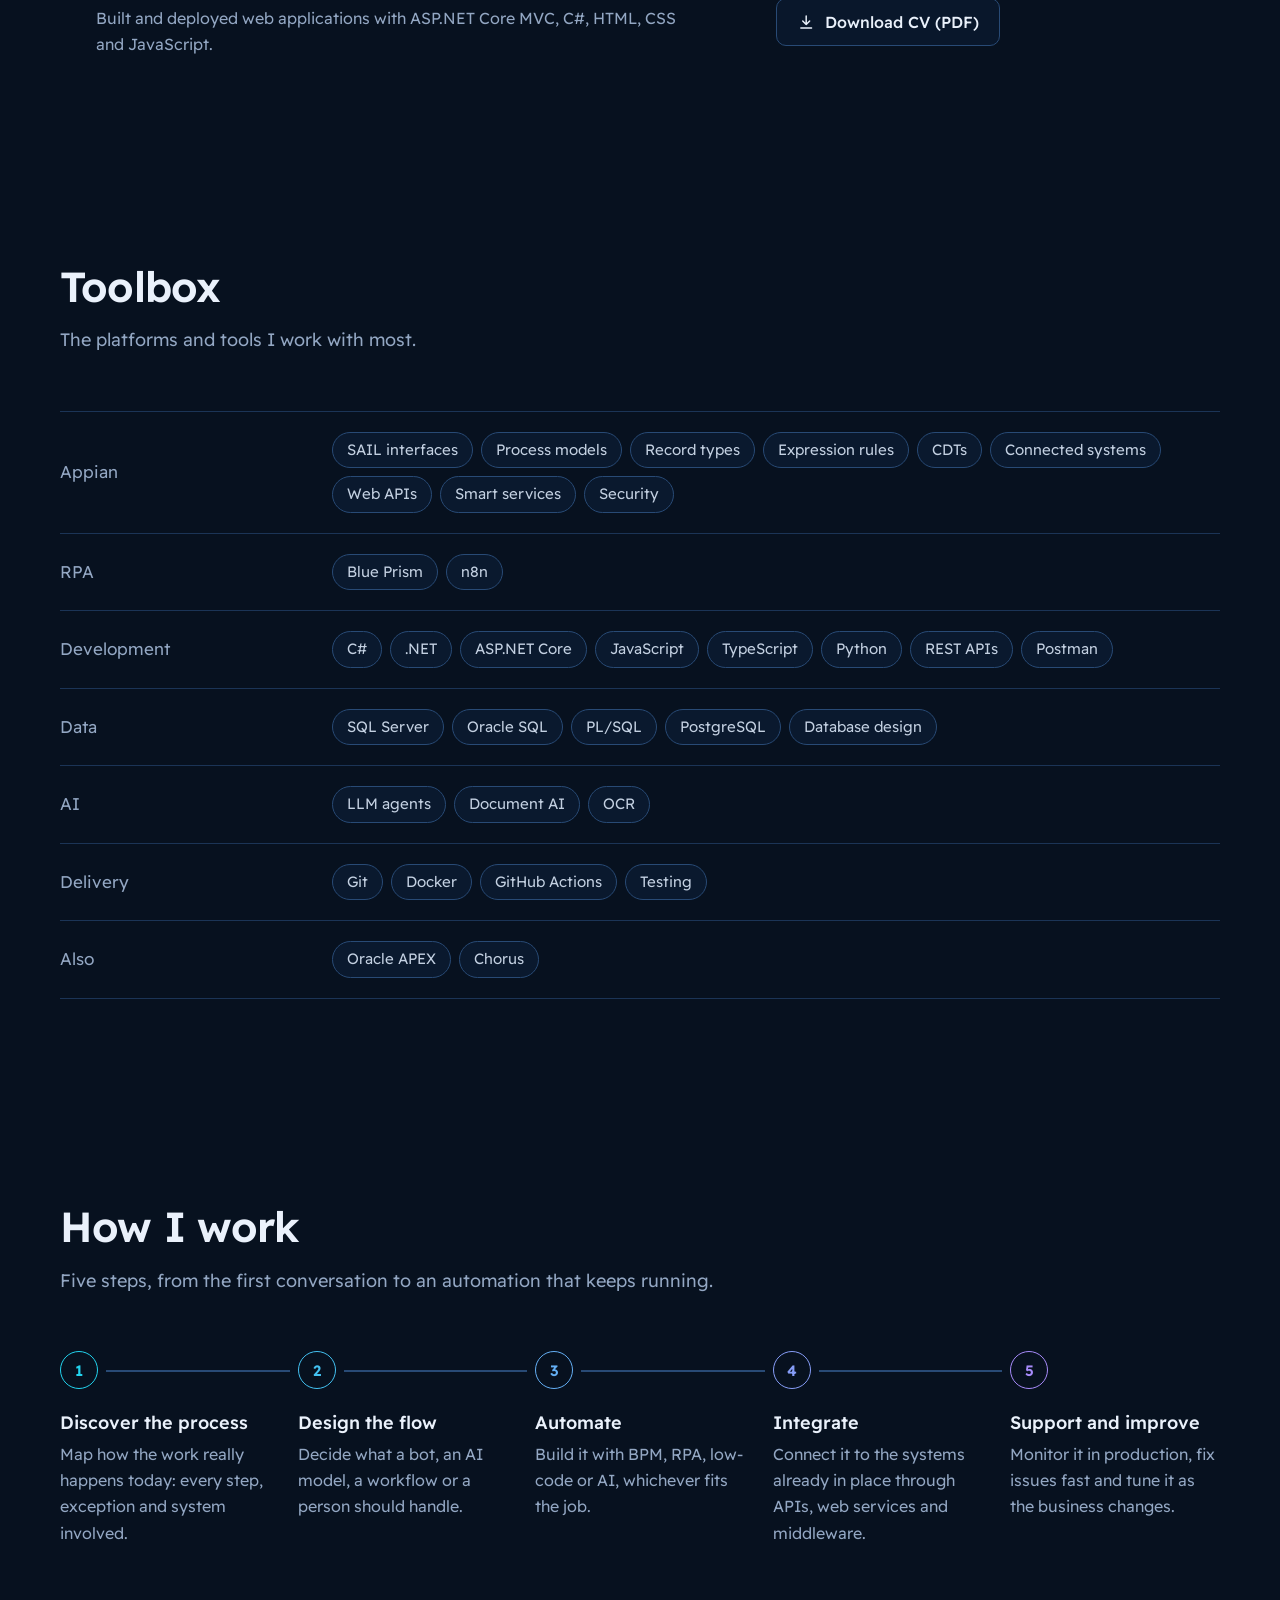
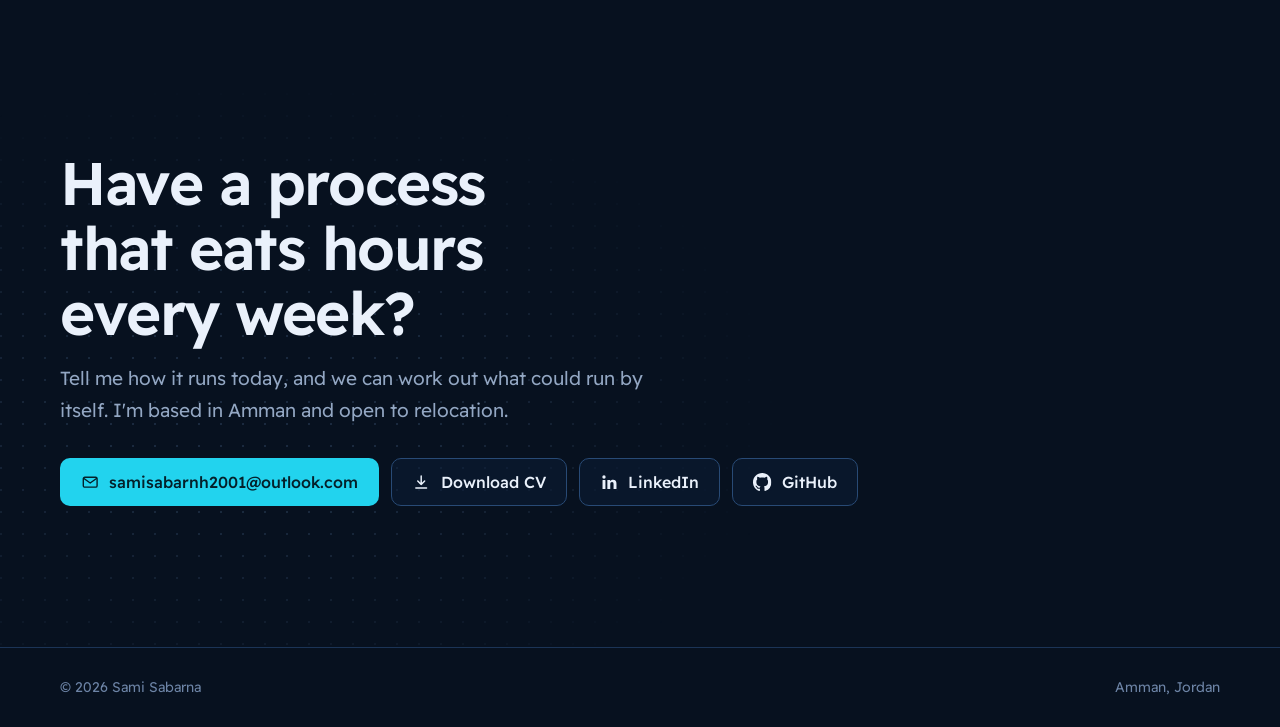
==== commit be3621d4: "Toolbox: list OCR under AI Co-Authored-By: Claude Opus 5.5 <noreply@anthropic.com>" ====
--- a/index.html
+++ b/index.html
@@ -443,7 +443,7 @@
           </div>
           <div class="tools-row">
             <dt>RPA</dt>
-            <dd><ul class="chips"><li class="chip">Blue Prism</li><li class="chip">OCR</li><li class="chip">n8n</li></ul></dd>
+            <dd><ul class="chips"><li class="chip">Blue Prism</li><li class="chip">n8n</li></ul></dd>
           </div>
           <div class="tools-row">
             <dt><span lang="en">Development</span><span lang="ar">البرمجة</span></dt>
@@ -455,7 +455,7 @@
           </div>
           <div class="tools-row">
             <dt><span lang="en">AI</span><span lang="ar">الذكاء الاصطناعي</span></dt>
-            <dd><ul class="chips"><li class="chip"><span lang="en">LLM agents</span><span lang="ar">وكلاء LLM</span></li><li class="chip">Document AI</li></ul></dd>
+            <dd><ul class="chips"><li class="chip"><span lang="en">LLM agents</span><span lang="ar">وكلاء LLM</span></li><li class="chip">Document AI</li><li class="chip">OCR</li></ul></dd>
           </div>
           <div class="tools-row">
             <dt><span lang="en">Delivery</span><span lang="ar">التسليم والتشغيل</span></dt>
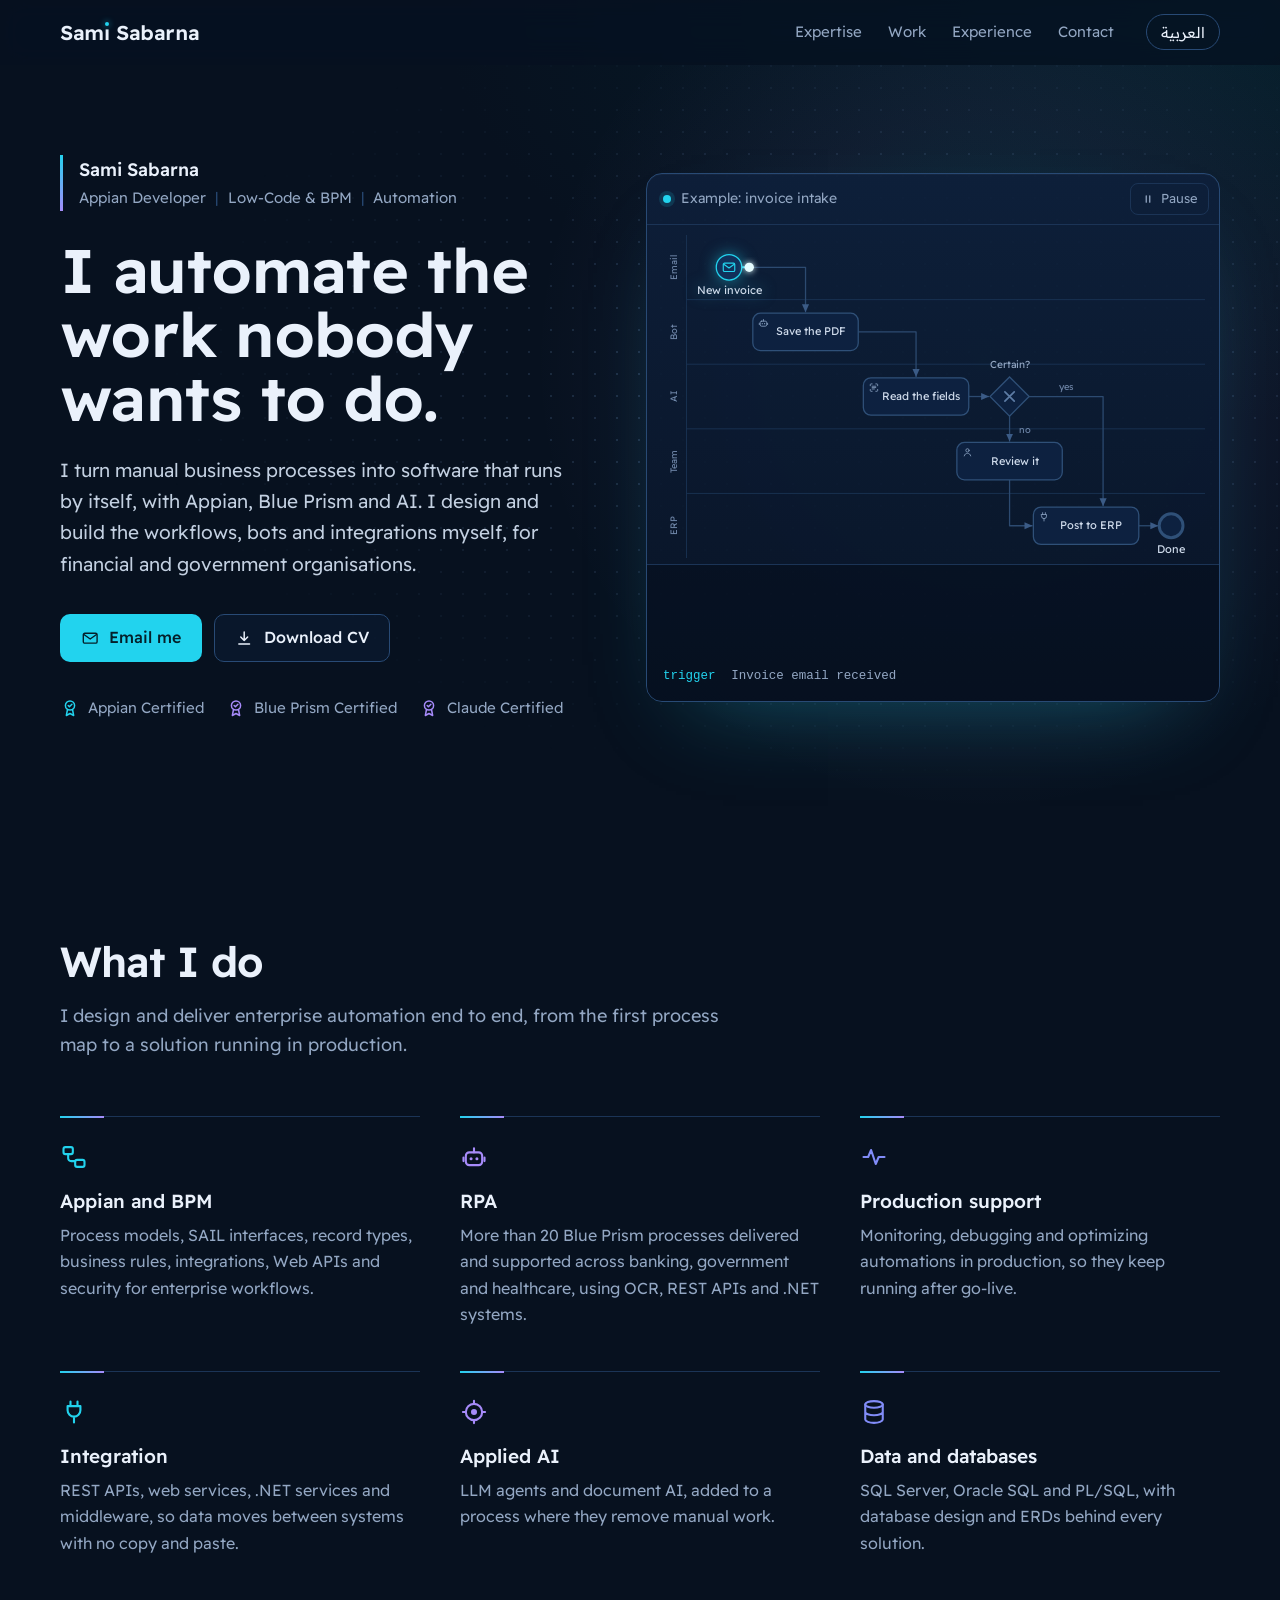
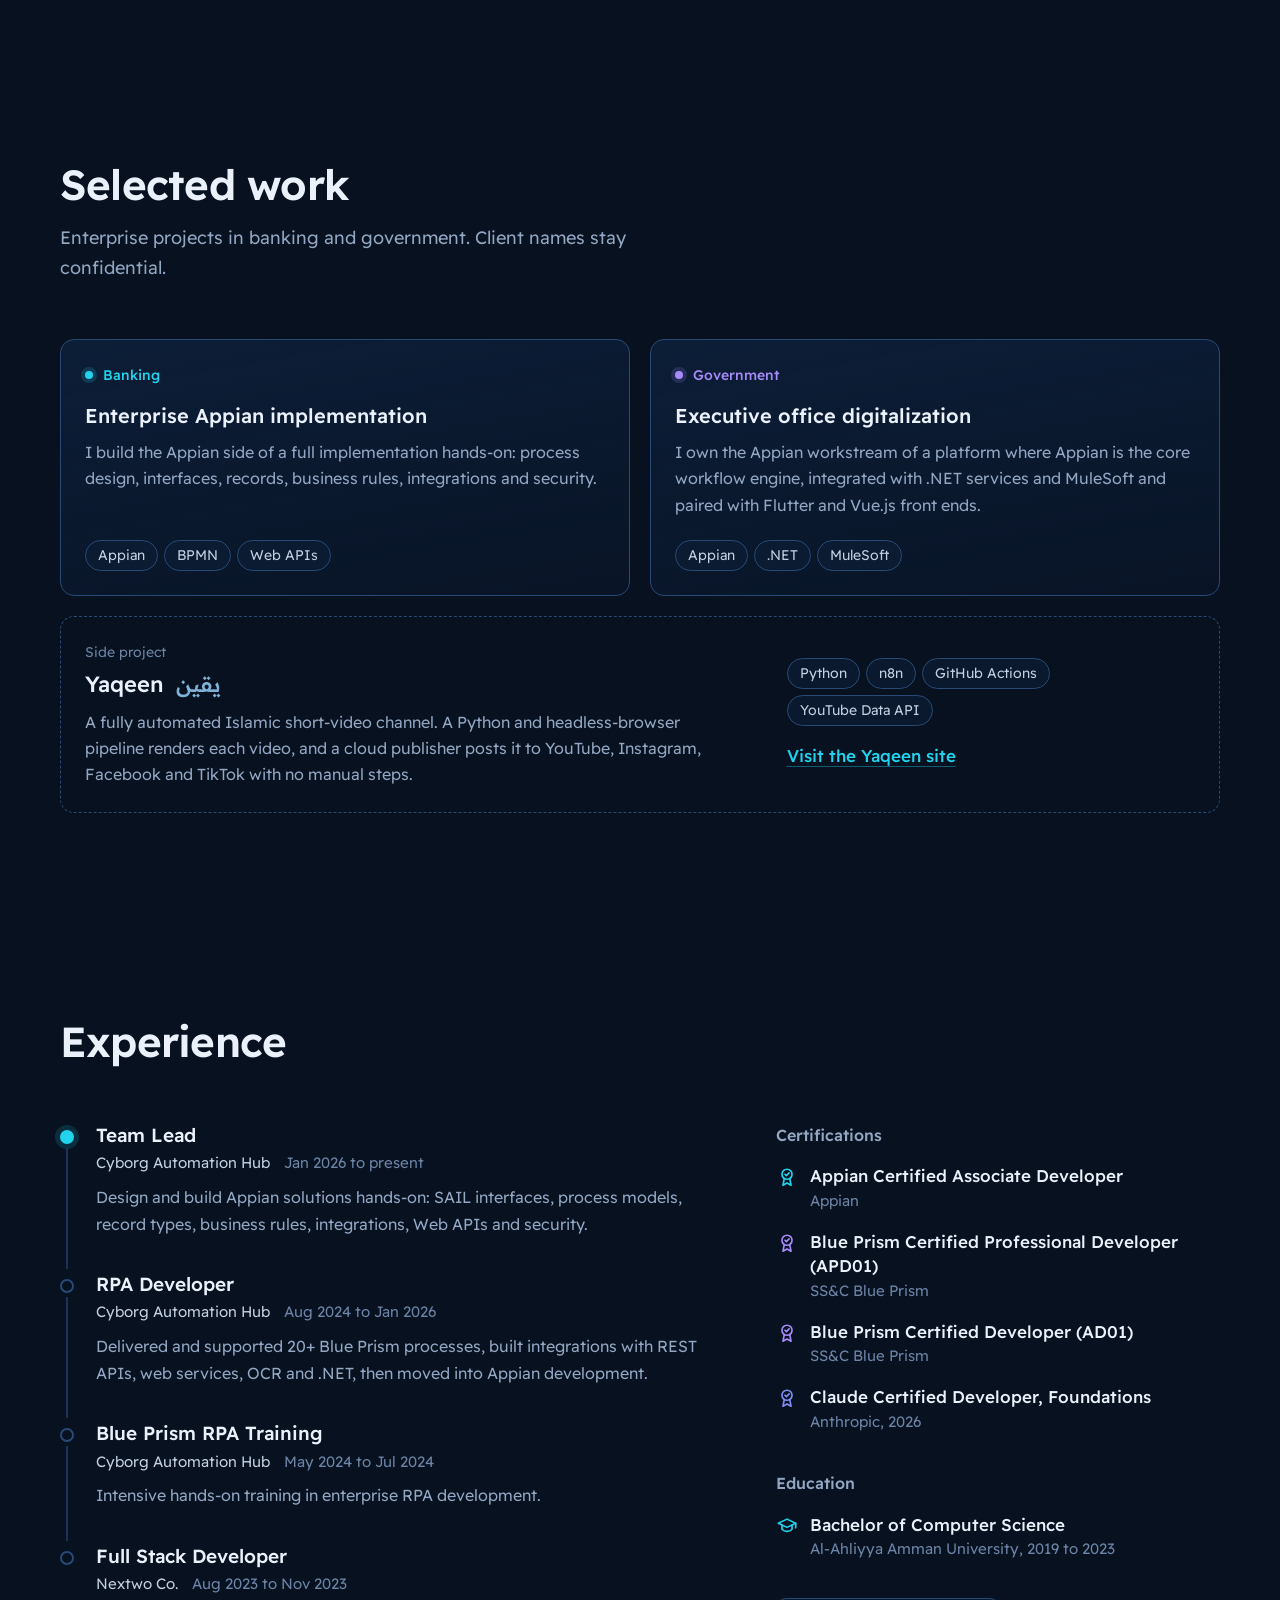
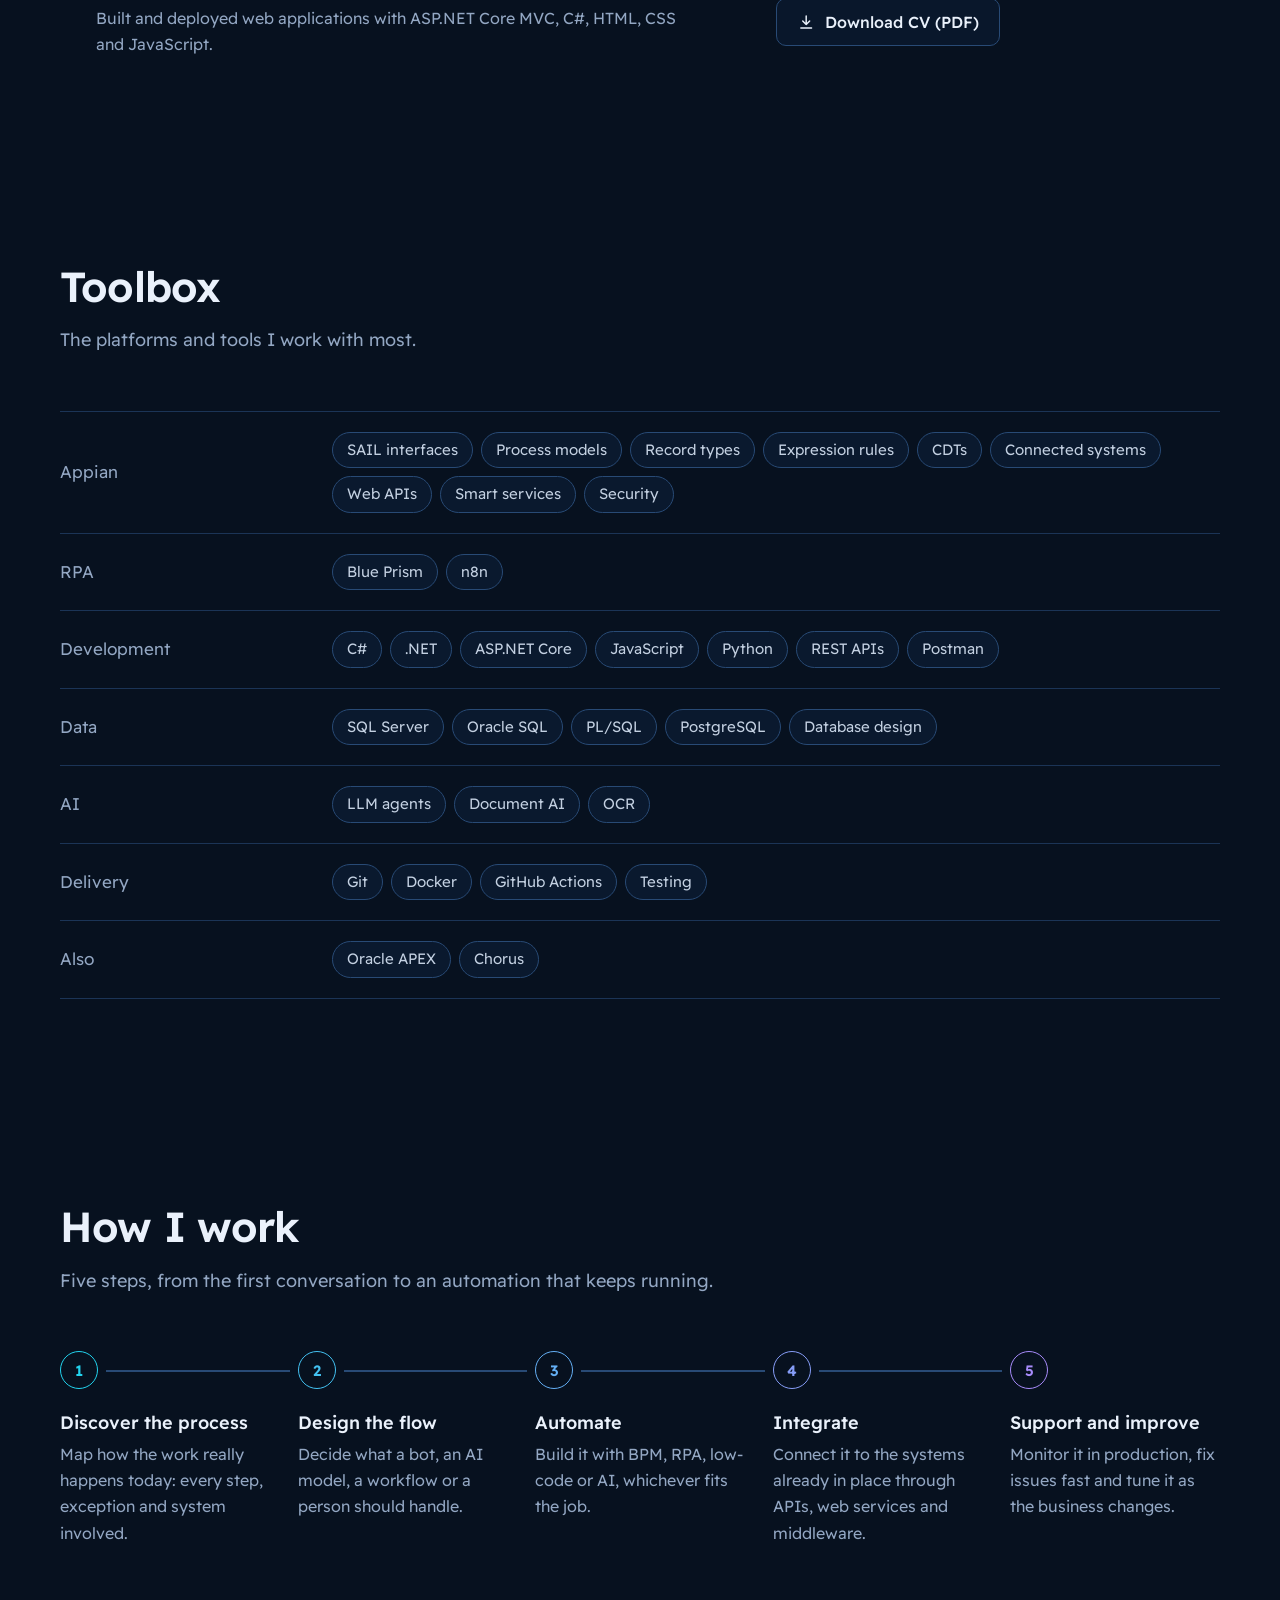
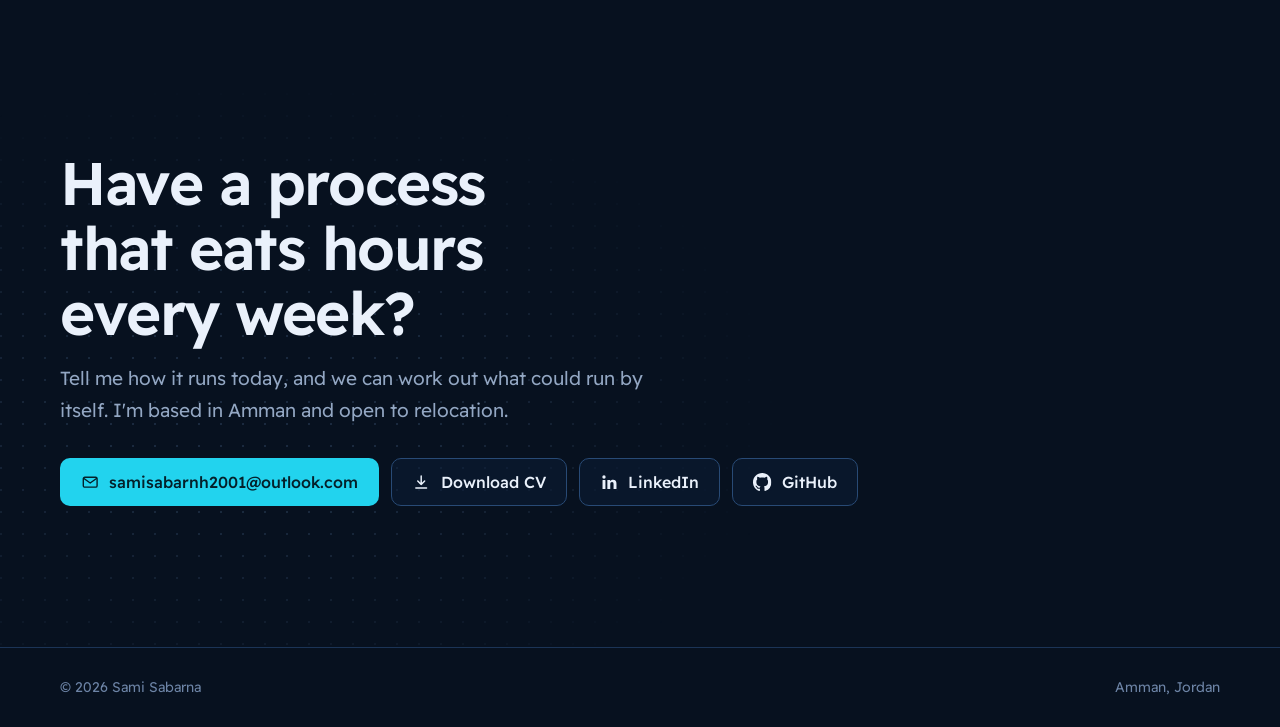
==== commit a28d308f: "Toolbox: drop TypeScript Co-Authored-By: Claude Opus 5.5 <noreply@anthropic.com>" ====
--- a/index.html
+++ b/index.html
@@ -447,7 +447,7 @@
           </div>
           <div class="tools-row">
             <dt><span lang="en">Development</span><span lang="ar">البرمجة</span></dt>
-            <dd><ul class="chips"><li class="chip">C#</li><li class="chip">.NET</li><li class="chip">ASP.NET Core</li><li class="chip">JavaScript</li><li class="chip">TypeScript</li><li class="chip">Python</li><li class="chip">REST APIs</li><li class="chip">Postman</li></ul></dd>
+            <dd><ul class="chips"><li class="chip">C#</li><li class="chip">.NET</li><li class="chip">ASP.NET Core</li><li class="chip">JavaScript</li><li class="chip">Python</li><li class="chip">REST APIs</li><li class="chip">Postman</li></ul></dd>
           </div>
           <div class="tools-row">
             <dt><span lang="en">Data</span><span lang="ar">البيانات</span></dt>
